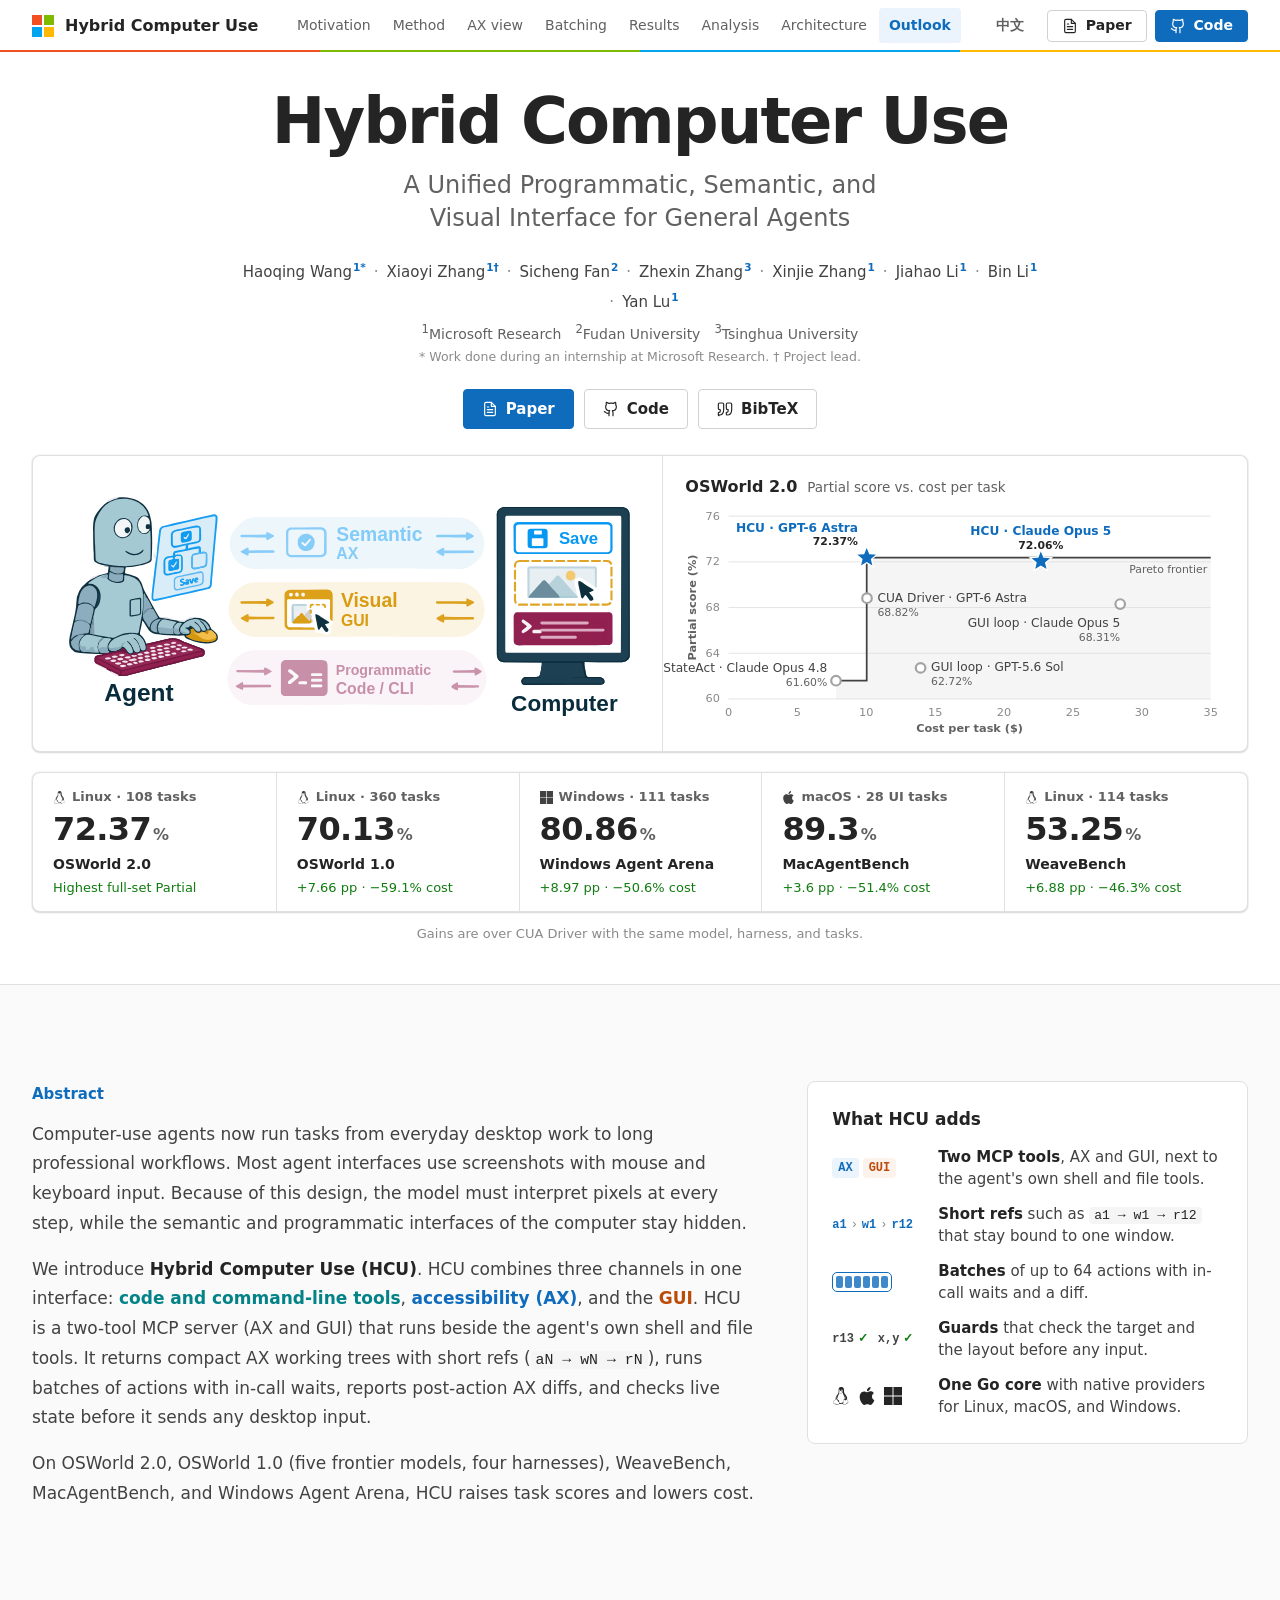
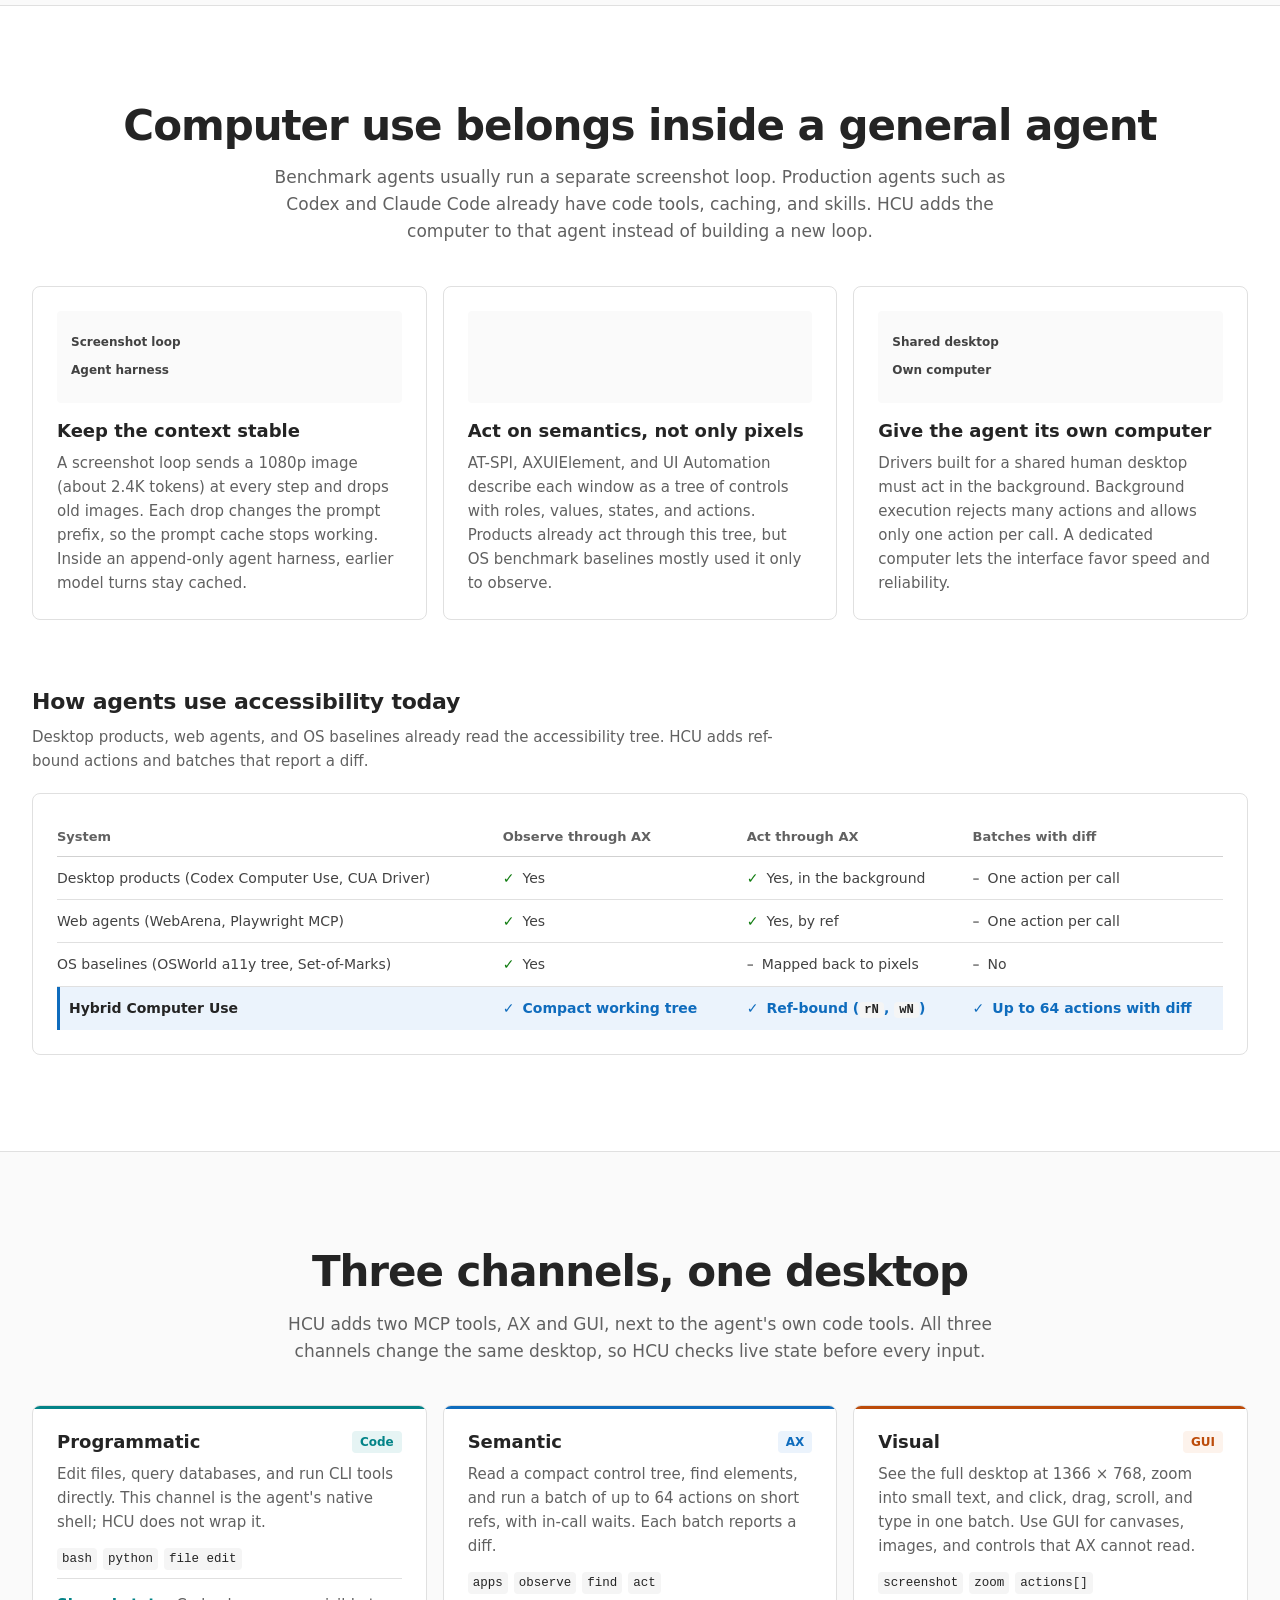
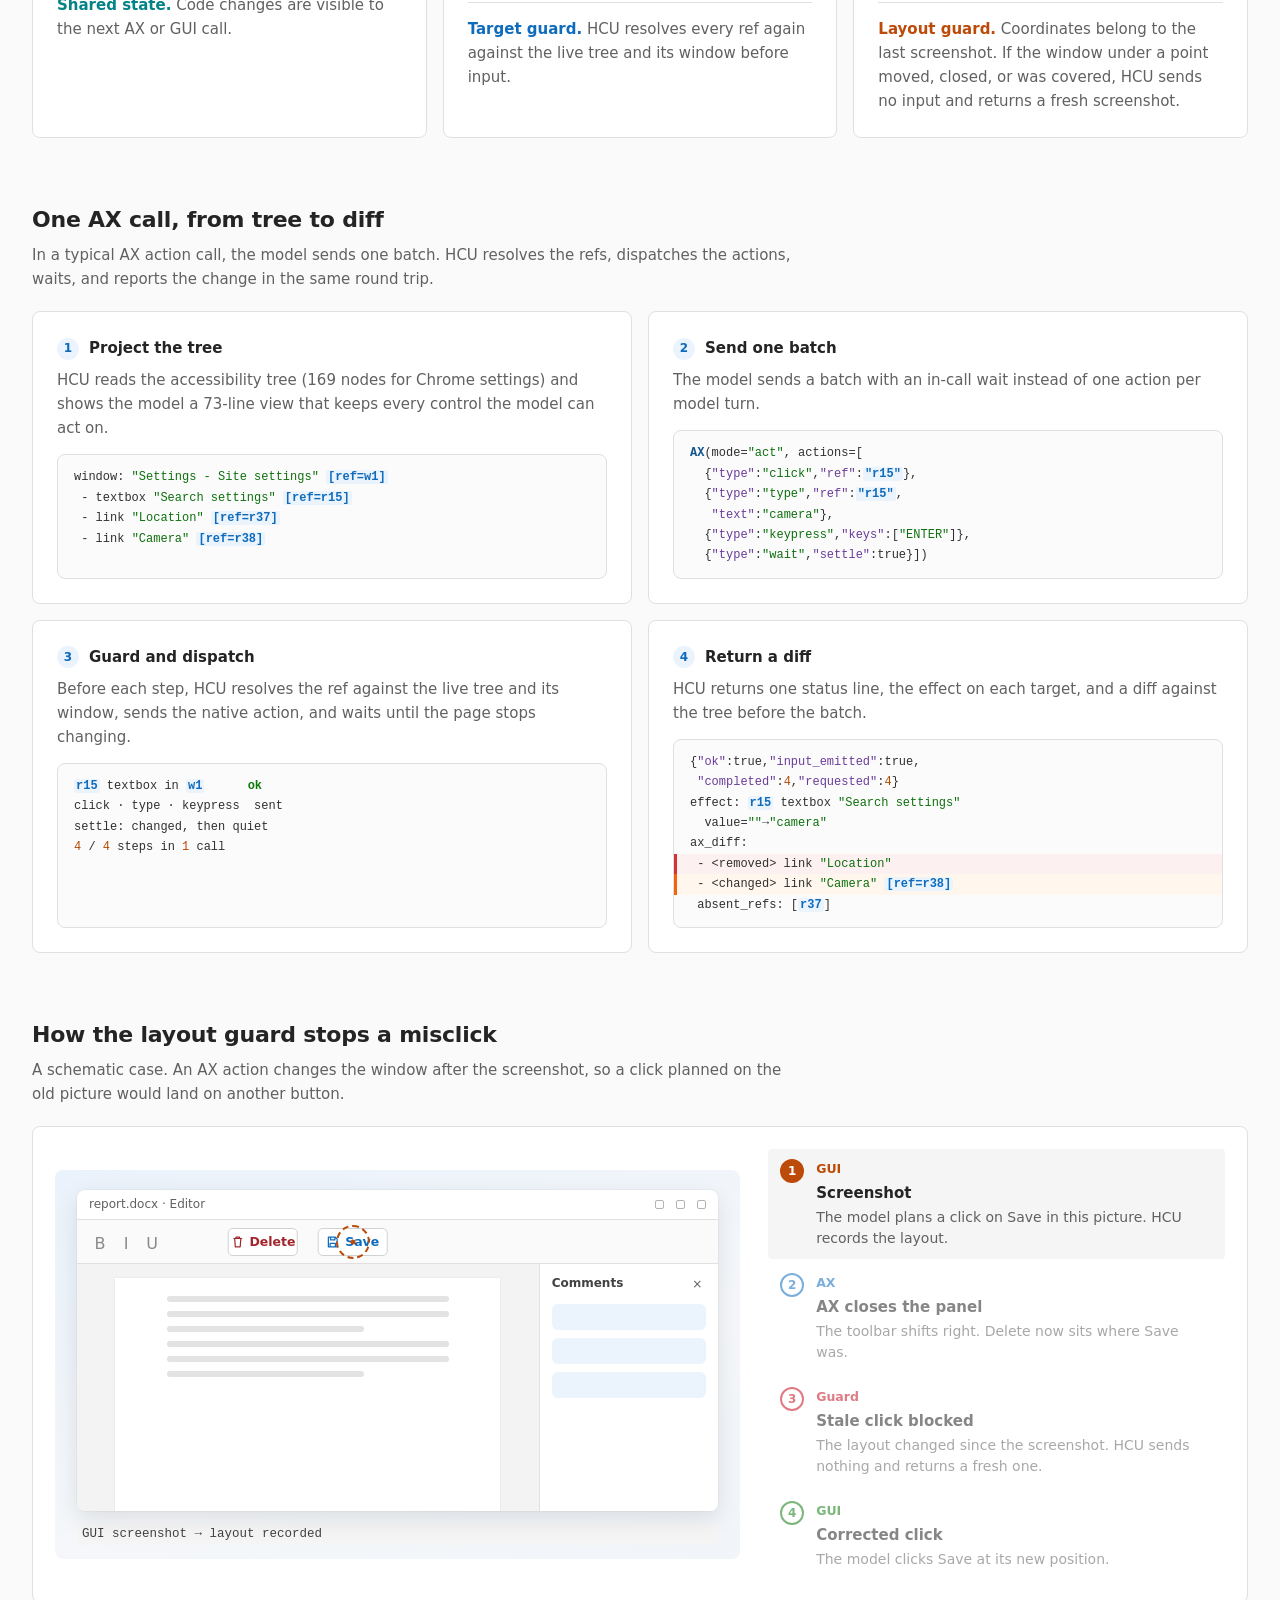
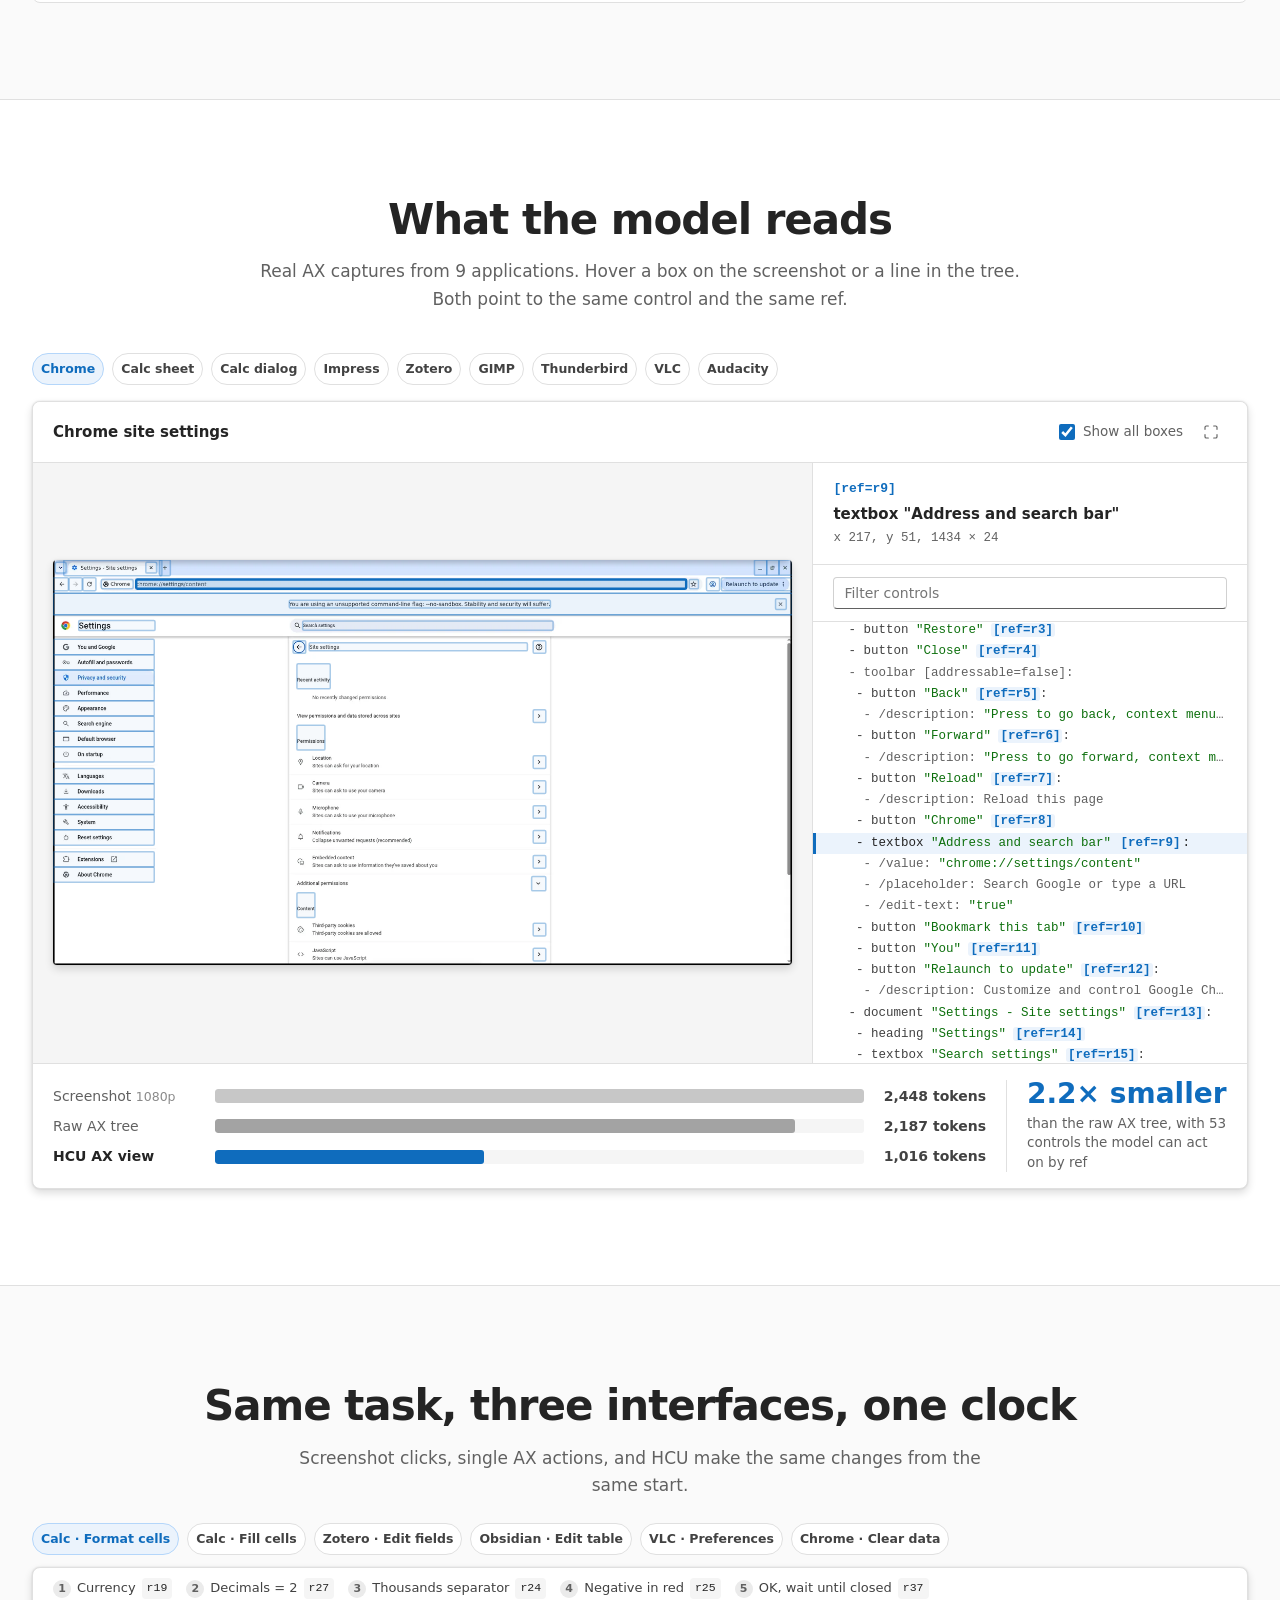
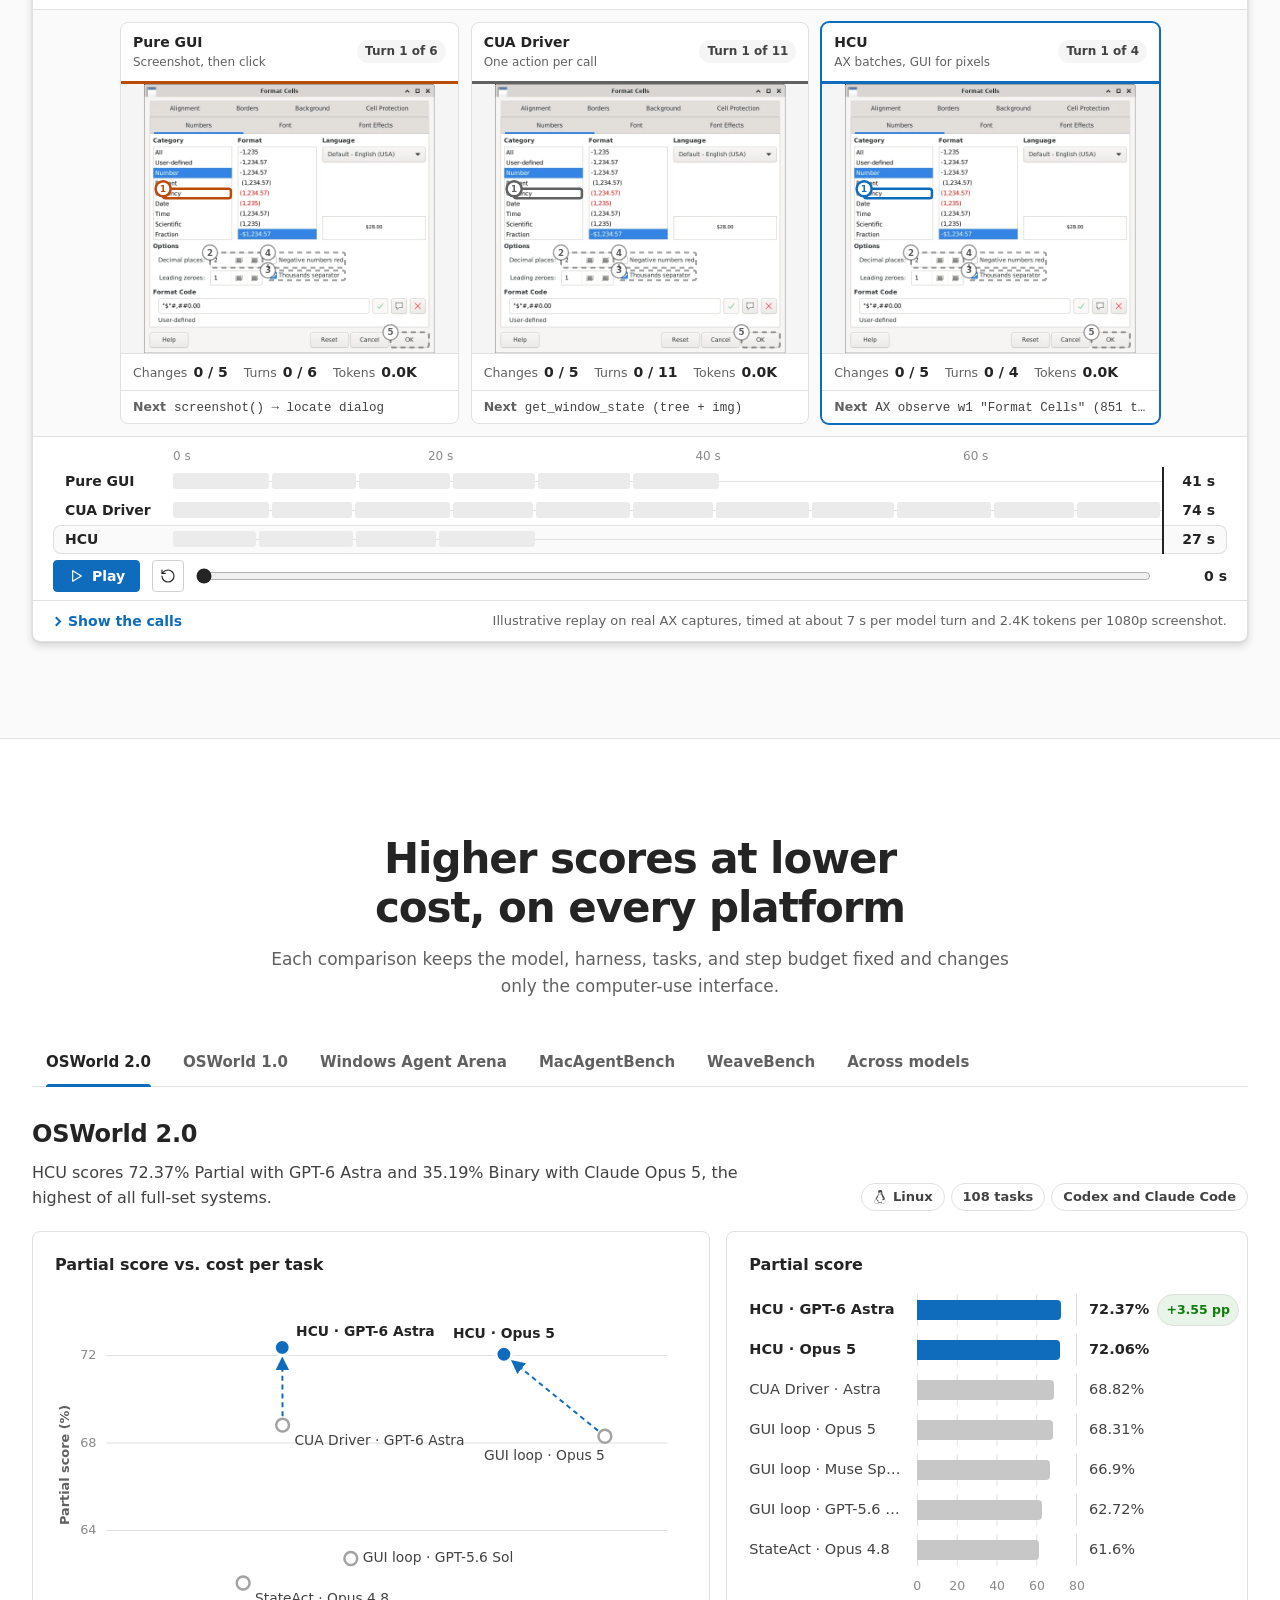
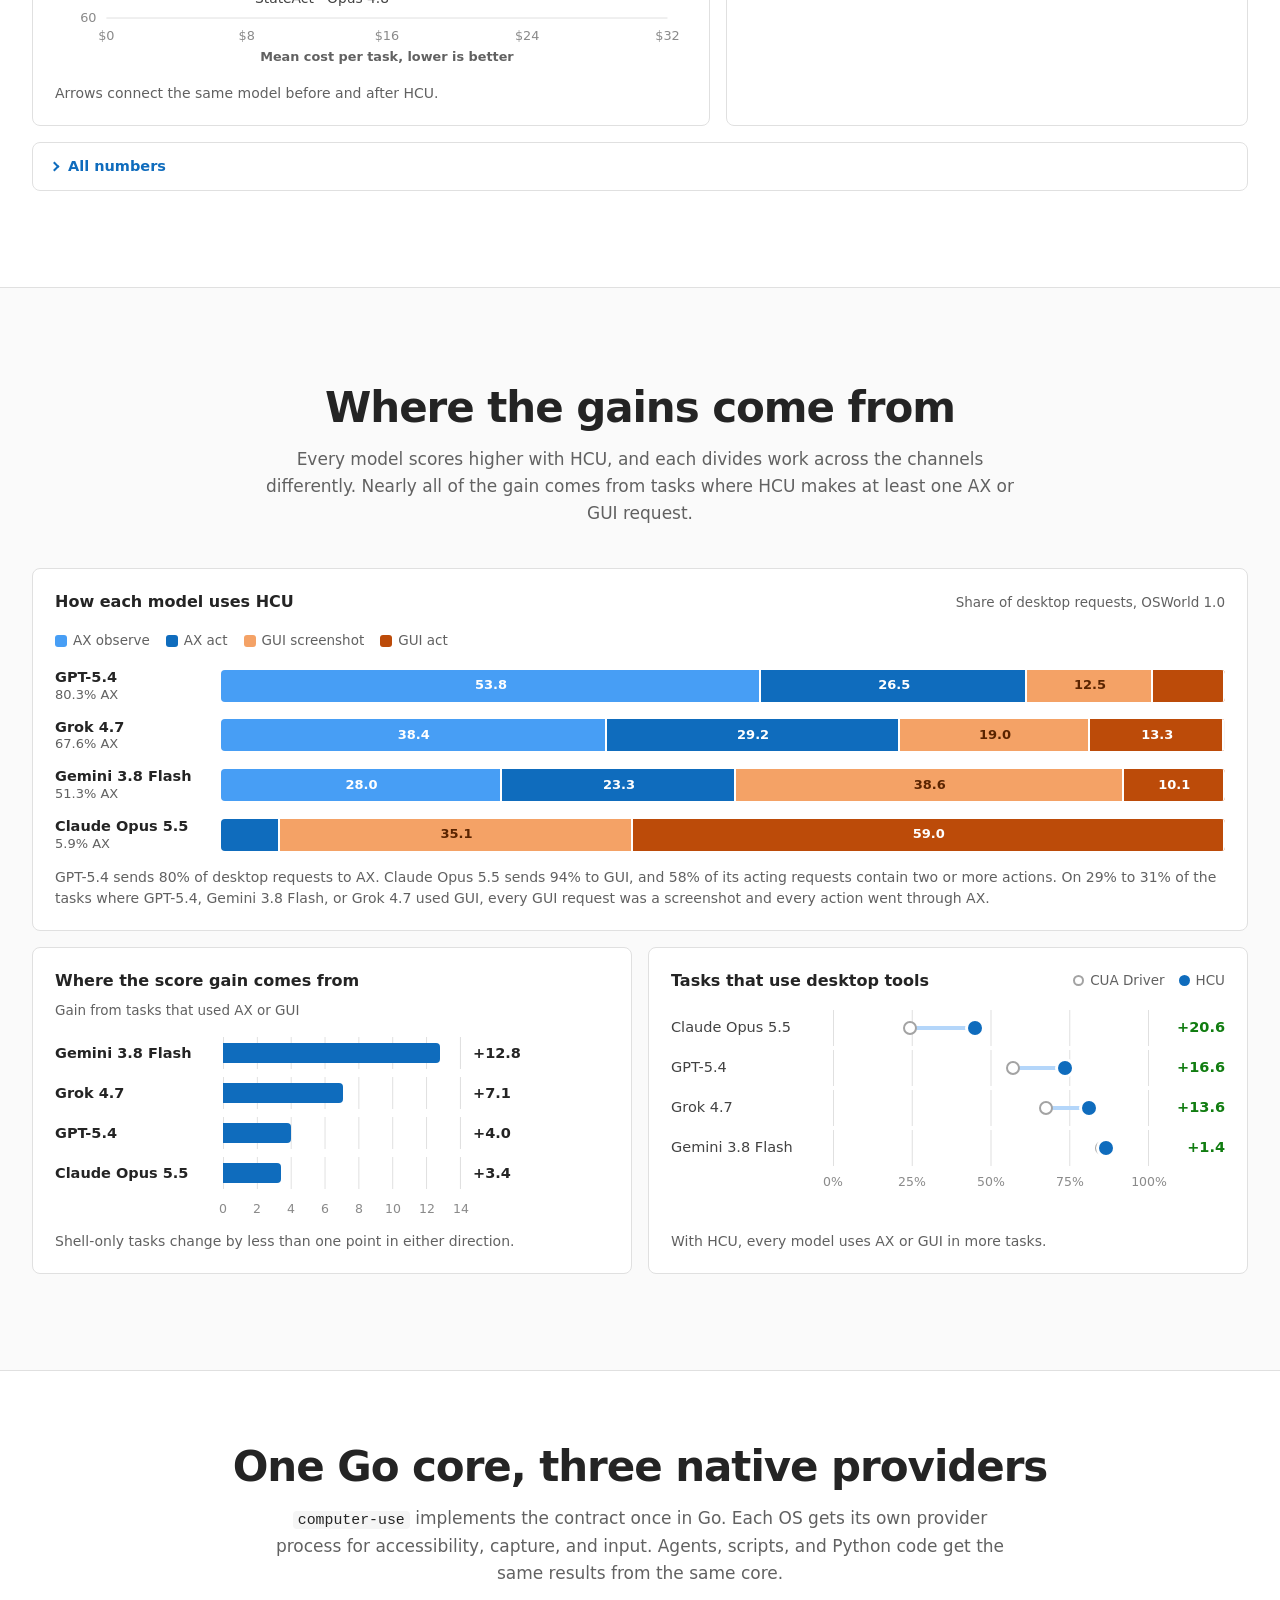
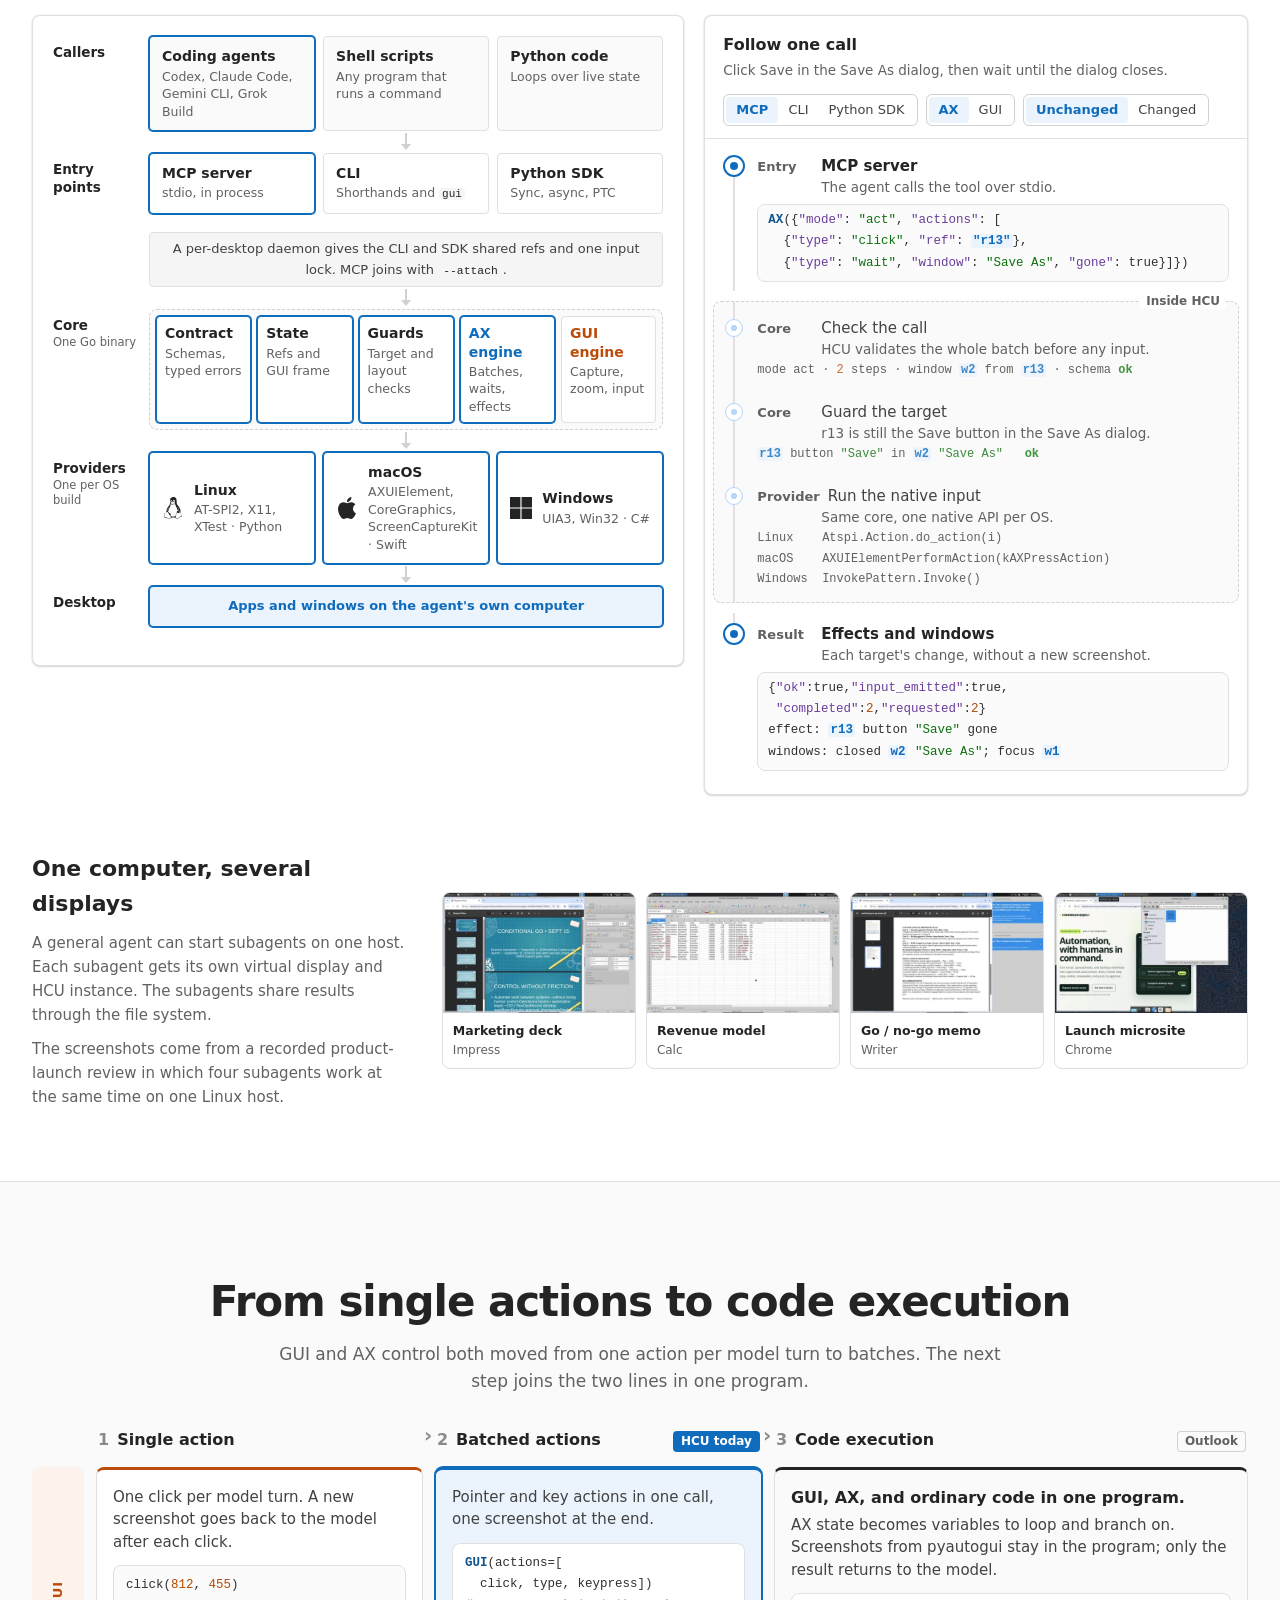
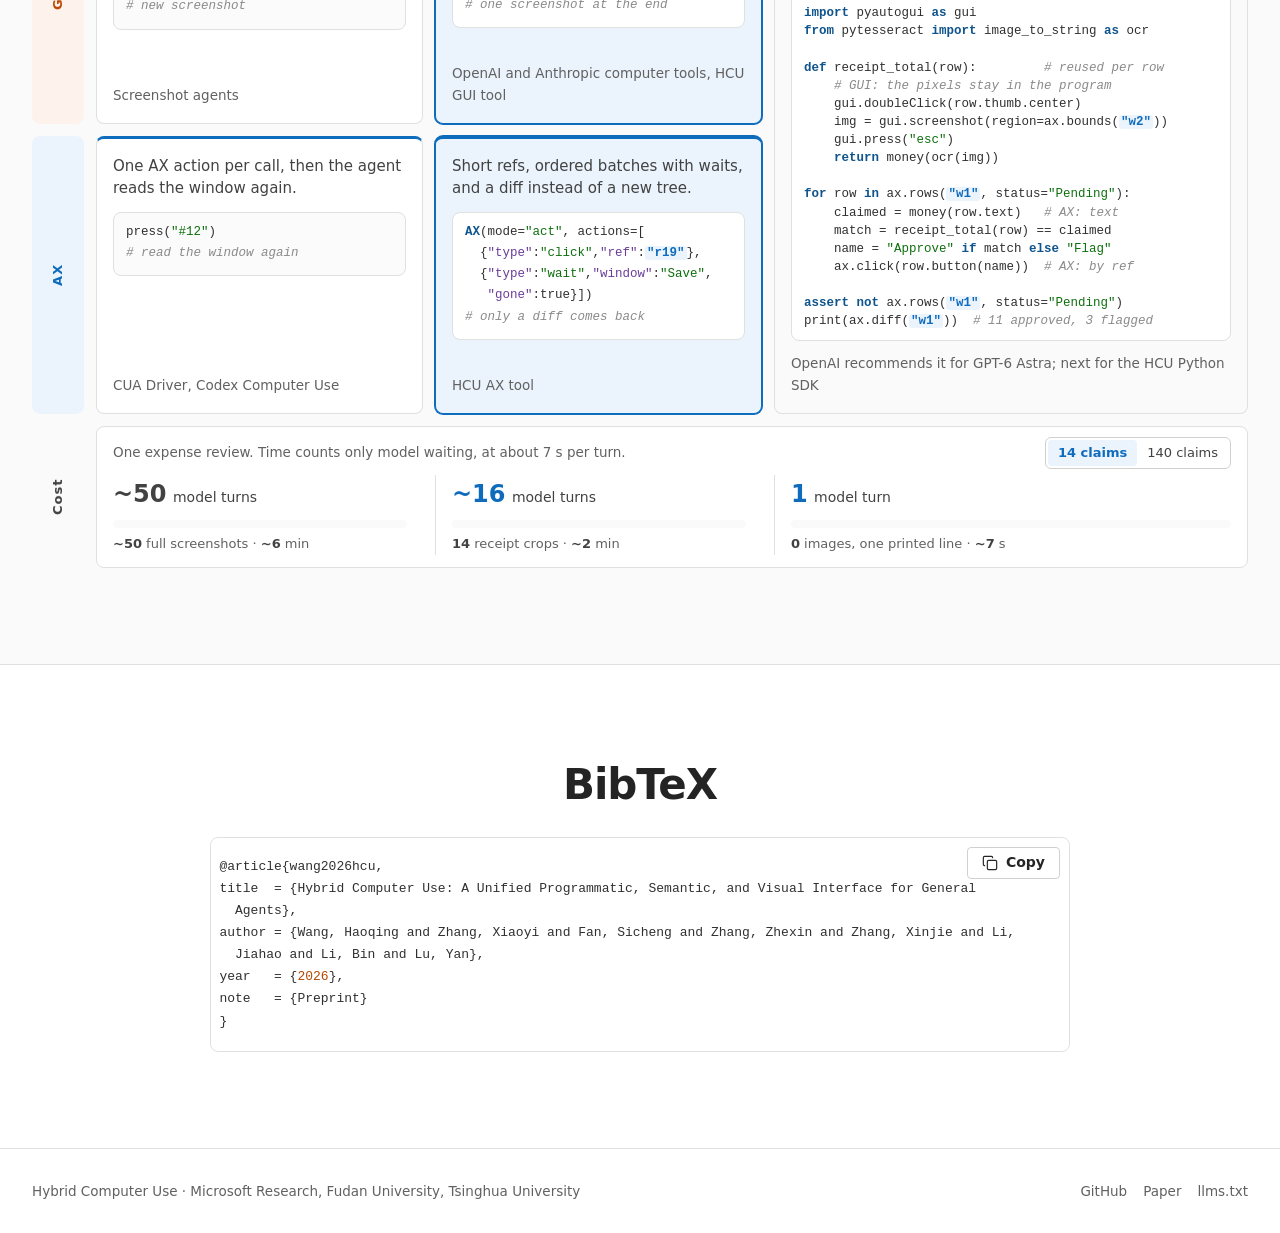
==== index.html @ fb7b5bbf "web: Hybrid Computer Use project page" ====
<!DOCTYPE html>
<html lang="en">
<head>
  <meta charset="utf-8" />
  <meta name="viewport" content="width=device-width, initial-scale=1" />
  <meta name="color-scheme" content="light" />
  <title>Hybrid Computer Use: A Unified Programmatic, Semantic, and Visual Interface for General Agents</title>
  <meta name="description" content="Hybrid Computer Use (HCU) is an open-source MCP server that lets AI agents such as Codex and Claude Code operate Linux, macOS, and Windows through code, accessibility (AX), and GUI. 72.37% on OSWorld 2.0, 70.13% on OSWorld 1.0 at 59% lower cost, and 80.86% on Windows Agent Arena at 51% lower cost." />
  <meta name="keywords" content="Hybrid Computer Use, HCU, computer use, computer-use agent, CUA, GUI agent, desktop agent, OS agent, AI agent, LLM agent, multimodal agent, agent-computer interface, accessibility tree, AX, AT-SPI, UI Automation, AXUIElement, GUI automation, desktop automation, MCP, Model Context Protocol, MCP server, Codex, Claude Code, Gemini CLI, Grok Build, code execution, programmatic tool calling, OSWorld, OSWorld 2.0, Windows Agent Arena, MacAgentBench, WeaveBench, CUA Driver, Microsoft Research" />
  <meta name="author" content="Haoqing Wang, Xiaoyi Zhang, Sicheng Fan, Zhexin Zhang, Xinjie Zhang, Jiahao Li, Bin Li, Yan Lu" />
  <meta name="robots" content="index, follow, max-image-preview:large, max-snippet:-1" />
  <meta name="theme-color" content="#ffffff" />
  <link rel="icon" href="favicon.ico?v=6ae34006" sizes="48x48" />
  <link rel="icon" href="static/imgs/favicon.svg?v=6ae34005" type="image/svg+xml" />
  <link rel="apple-touch-icon" href="static/imgs/apple-touch-icon.png?v=6ae34006" />
  <link rel="canonical" href="https://microsoft.github.io/Hybrid-Computer-Use/" />
  <link rel="alternate" hreflang="en" href="https://microsoft.github.io/Hybrid-Computer-Use/" />
  <link rel="alternate" hreflang="zh-CN" href="https://microsoft.github.io/Hybrid-Computer-Use/zh.html" />
  <link rel="alternate" hreflang="x-default" href="https://microsoft.github.io/Hybrid-Computer-Use/" />
  <link rel="alternate" type="text/plain" href="llms.txt" title="llms.txt" />
  <link rel="alternate" type="text/plain" href="llms-full.txt" title="llms-full.txt" />
  <meta name="citation_title" content="Hybrid Computer Use: A Unified Programmatic, Semantic, and Visual Interface for General Agents" />
  <meta name="citation_author" content="Haoqing Wang" />
  <meta name="citation_author_institution" content="Microsoft Research" />
  <meta name="citation_author" content="Xiaoyi Zhang" />
  <meta name="citation_author_institution" content="Microsoft Research" />
  <meta name="citation_author" content="Sicheng Fan" />
  <meta name="citation_author_institution" content="Fudan University" />
  <meta name="citation_author" content="Zhexin Zhang" />
  <meta name="citation_author_institution" content="Tsinghua University" />
  <meta name="citation_author" content="Xinjie Zhang" />
  <meta name="citation_author_institution" content="Microsoft Research" />
  <meta name="citation_author" content="Jiahao Li" />
  <meta name="citation_author_institution" content="Microsoft Research" />
  <meta name="citation_author" content="Bin Li" />
  <meta name="citation_author_institution" content="Microsoft Research" />
  <meta name="citation_author" content="Yan Lu" />
  <meta name="citation_author_institution" content="Microsoft Research" />
  <meta name="citation_publication_date" content="2026" />
  <meta name="citation_pdf_url" content="https://microsoft.github.io/Hybrid-Computer-Use/assets/Hybrid-Computer-Use.pdf" />
  <meta name="citation_keywords" content="computer-use agents; GUI agents; accessibility; MCP; OSWorld" />
  <meta property="og:site_name" content="Hybrid Computer Use" />
  <meta property="og:title" content="Hybrid Computer Use (HCU)" />
  <meta property="og:description" content="One MCP server for code, accessibility (AX), and GUI control of Linux, macOS, and Windows desktops." />
  <meta property="og:type" content="website" />
  <meta property="og:url" content="https://microsoft.github.io/Hybrid-Computer-Use/" />
  <meta property="og:locale" content="en_US" />
  <meta property="og:locale:alternate" content="zh_CN" />
  <meta property="og:image" content="https://microsoft.github.io/Hybrid-Computer-Use/static/imgs/social-preview.png" />
  <meta property="og:image:width" content="1280" />
  <meta property="og:image:height" content="640" />
  <meta property="og:image:alt" content="An agent operates a computer through three channels: semantic AX, visual GUI, and programmatic code or CLI." />
  <meta name="twitter:card" content="summary_large_image" />
  <meta name="twitter:title" content="Hybrid Computer Use (HCU)" />
  <meta name="twitter:description" content="One MCP server for code, accessibility (AX), and GUI control of Linux, macOS, and Windows desktops." />
  <meta name="twitter:image" content="https://microsoft.github.io/Hybrid-Computer-Use/static/imgs/social-preview.png" />
  <link rel="stylesheet" href="static/css/site.css?v=6ae344fa" />
  <script type="application/ld+json">
  {
    "@context": "https://schema.org",
    "@graph": [
      {
        "@type": "ScholarlyArticle",
        "@id": "#paper",
        "headline": "Hybrid Computer Use: A Unified Programmatic, Semantic, and Visual Interface for General Agents",
        "name": "Hybrid Computer Use: A Unified Programmatic, Semantic, and Visual Interface for General Agents",
        "alternateName": "HCU",
        "abstract": "Computer-use agents now run tasks from everyday desktop work to long professional workflows. Most agent interfaces use screenshots with mouse and keyboard input, so the model must interpret pixels at every step while the semantic and programmatic interfaces of the computer stay hidden. We introduce Hybrid Computer Use (HCU), which combines code and command-line tools, accessibility (AX), and the GUI in one interface. HCU is a two-tool MCP server (AX and GUI) that runs beside the agent's own shell and file tools. It returns compact AX working trees with short refs, runs batches of actions with in-call waits, reports post-action AX diffs, and checks live state before it sends any desktop input. On OSWorld 2.0, OSWorld 1.0 (five frontier models, four harnesses), WeaveBench, MacAgentBench, and Windows Agent Arena, HCU raises task scores and lowers cost.",
        "author": [
          {
            "@type": "Person",
            "name": "Haoqing Wang",
            "affiliation": {
              "@type": "Organization",
              "name": "Microsoft Research"
            },
            "sameAs": "https://github.com/hqhq1025"
          },
          {
            "@type": "Person",
            "name": "Xiaoyi Zhang",
            "affiliation": {
              "@type": "Organization",
              "name": "Microsoft Research"
            }
          },
          {
            "@type": "Person",
            "name": "Sicheng Fan",
            "affiliation": {
              "@type": "Organization",
              "name": "Fudan University"
            }
          },
          {
            "@type": "Person",
            "name": "Zhexin Zhang",
            "affiliation": {
              "@type": "Organization",
              "name": "Tsinghua University"
            }
          },
          {
            "@type": "Person",
            "name": "Xinjie Zhang",
            "affiliation": {
              "@type": "Organization",
              "name": "Microsoft Research"
            }
          },
          {
            "@type": "Person",
            "name": "Jiahao Li",
            "affiliation": {
              "@type": "Organization",
              "name": "Microsoft Research"
            }
          },
          {
            "@type": "Person",
            "name": "Bin Li",
            "affiliation": {
              "@type": "Organization",
              "name": "Microsoft Research"
            }
          },
          {
            "@type": "Person",
            "name": "Yan Lu",
            "affiliation": {
              "@type": "Organization",
              "name": "Microsoft Research"
            }
          }
        ],
        "datePublished": "2026",
        "inLanguage": "en",
        "keywords": [
          "Hybrid Computer Use",
          "HCU",
          "computer use",
          "computer-use agent",
          "CUA",
          "GUI agent",
          "desktop agent",
          "OS agent",
          "AI agent",
          "LLM agent",
          "multimodal agent",
          "agent-computer interface",
          "accessibility tree",
          "AX",
          "AT-SPI",
          "UI Automation",
          "AXUIElement",
          "GUI automation",
          "desktop automation",
          "MCP",
          "Model Context Protocol",
          "MCP server",
          "Codex",
          "Claude Code",
          "Gemini CLI",
          "Grok Build",
          "code execution",
          "programmatic tool calling",
          "OSWorld",
          "OSWorld 2.0",
          "Windows Agent Arena",
          "MacAgentBench",
          "WeaveBench",
          "CUA Driver",
          "Microsoft Research"
        ],
        "about": [
          {
            "@type": "Thing",
            "name": "Computer-use agents"
          },
          {
            "@type": "Thing",
            "name": "GUI agents"
          },
          {
            "@type": "Thing",
            "name": "Accessibility APIs"
          },
          {
            "@type": "Thing",
            "name": "Model Context Protocol"
          },
          {
            "@type": "Thing",
            "name": "Desktop automation"
          }
        ],
        "mentions": [
          {
            "@type": "CreativeWork",
            "name": "OSWorld"
          },
          {
            "@type": "CreativeWork",
            "name": "Windows Agent Arena"
          },
          {
            "@type": "CreativeWork",
            "name": "MacAgentBench"
          },
          {
            "@type": "CreativeWork",
            "name": "WeaveBench"
          },
          {
            "@type": "CreativeWork",
            "name": "CUA Driver"
          },
          {
            "@type": "CreativeWork",
            "name": "Codex"
          },
          {
            "@type": "CreativeWork",
            "name": "Claude Code"
          }
        ],
        "encoding": {
          "@type": "MediaObject",
          "encodingFormat": "application/pdf",
          "contentUrl": "https://microsoft.github.io/Hybrid-Computer-Use/assets/Hybrid-Computer-Use.pdf"
        },
        "image": "https://microsoft.github.io/Hybrid-Computer-Use/static/imgs/social-preview.png",
        "isBasedOn": {
          "@id": "#software"
        },
        "description": "HCU scores 72.37% Partial on OSWorld 2.0 (GPT-6 Astra) and 35.19% Binary with Claude Opus 5; 70.13% on OSWorld 1.0 with 59.1% lower cost than CUA Driver; 80.86% on Windows Agent Arena with 50.6% lower cost; 25 of 28 MacAgentBench UI tasks with 51.4% lower cost; and 53.25% on WeaveBench with 46.3% lower cost."
      },
      {
        "@type": "SoftwareSourceCode",
        "@id": "#software",
        "name": "Hybrid Computer Use (computer-use MCP server)",
        "alternateName": [
          "HCU",
          "computer-use"
        ],
        "description": "One MCP server for code, accessibility (AX), and GUI control of Linux, macOS, and Windows desktops.",
        "codeRepository": "https://github.com/microsoft/Hybrid-Computer-Use",
        "url": "https://github.com/microsoft/Hybrid-Computer-Use",
        "license": "https://opensource.org/licenses/MIT",
        "programmingLanguage": [
          "Go",
          "Python",
          "Swift",
          "C#"
        ],
        "runtimePlatform": [
          "Linux",
          "macOS",
          "Windows"
        ],
        "softwareVersion": "1.0.0",
        "author": {
          "@type": "Person",
          "name": "Haoqing Wang",
          "affiliation": {
            "@type": "Organization",
            "name": "Microsoft Research"
          },
          "sameAs": "https://github.com/hqhq1025"
        },
        "creator": {
          "@type": "Organization",
          "name": "Microsoft Research"
        },
        "keywords": [
          "MCP server",
          "computer use",
          "accessibility",
          "GUI automation",
          "AI agents"
        ]
      },
      {
        "@type": "WebPage",
        "@id": "#page",
        "name": "Hybrid Computer Use (HCU)",
        "description": "Hybrid Computer Use (HCU) is an open-source MCP server that lets AI agents such as Codex and Claude Code operate Linux, macOS, and Windows through code, accessibility (AX), and GUI. 72.37% on OSWorld 2.0, 70.13% on OSWorld 1.0 at 59% lower cost, and 80.86% on Windows Agent Arena at 51% lower cost.",
        "inLanguage": "en",
        "mainEntity": {
          "@id": "#paper"
        },
        "primaryImageOfPage": "https://microsoft.github.io/Hybrid-Computer-Use/static/imgs/social-preview.png"
      }
    ]
  }
  </script>
  <script defer src="static/js/site.js?v=6ae344fa"></script>
  <script defer src="static/js/charts.js?v=6ae3452a"></script>
</head>
<body>
  <svg width="0" height="0" style="position:absolute" aria-hidden="true">
    <symbol id="i-paper" viewBox="0 0 24 24"><path d="M14 2H6a2 2 0 0 0-2 2v16a2 2 0 0 0 2 2h12a2 2 0 0 0 2-2V8z"/><path d="M14 2v6h6"/><path d="M16 13H8"/><path d="M16 17H8"/><path d="M10 9H8"/></symbol>
    <symbol id="i-github" viewBox="0 0 24 24"><path d="M15 22v-4a4.8 4.8 0 0 0-1-3.5c3 0 6-2 6-5.5.08-1.25-.27-2.48-1-3.5.28-1.15.28-2.35 0-3.5 0 0-1 0-3 1.5-2.64-.5-5.36-.5-8 0C6 2 5 2 5 2c-.3 1.15-.3 2.35 0 3.5A5.4 5.4 0 0 0 4 9c0 3.5 3 5.5 6 5.5-.39.49-.68 1.05-.85 1.65-.17.6-.22 1.23-.15 1.85v4"/><path d="M9 18c-4.51 2-5-2-7-2"/></symbol>
    <symbol id="i-quote" viewBox="0 0 24 24"><path d="M3 21c3 0 7-1 7-8V5c0-1.25-.76-2-2-2H4c-1.25 0-2 .75-2 2v6c0 1.25.75 2 2 2 1 0 1 0 1 1v1c0 1-1 2-2 2s-1 0-1 1v3c0 1 0 1 1 1z"/><path d="M15 21c3 0 7-1 7-8V5c0-1.25-.76-2-2-2h-4c-1.25 0-2 .75-2 2v6c0 1.25.75 2 2 2h.75c0 2.25.25 4-2.75 4v3c0 1 0 1 1 1z"/></symbol>
    <symbol id="i-terminal" viewBox="0 0 24 24"><path d="m4 17 6-6-6-6"/><path d="M12 19h8"/></symbol>
    <symbol id="i-tree" viewBox="0 0 24 24"><rect x="16" y="16" width="6" height="6" rx="1"/><rect x="2" y="16" width="6" height="6" rx="1"/><rect x="9" y="2" width="6" height="6" rx="1"/><path d="M5 16v-3a1 1 0 0 1 1-1h12a1 1 0 0 1 1 1v3"/><path d="M12 12V8"/></symbol>
    <symbol id="i-pointer" viewBox="0 0 24 24"><path d="m3 3 7.07 16.97 2.51-7.39 7.39-2.51L3 3z"/><path d="m13 13 6 6"/></symbol>
    <symbol id="i-monitor" viewBox="0 0 24 24"><rect width="20" height="14" x="2" y="3" rx="2"/><path d="M8 21h8"/><path d="M12 17v4"/></symbol>
    <symbol id="i-layers" viewBox="0 0 24 24"><path d="m12 2 10 5-10 5L2 7z"/><path d="m2 17 10 5 10-5"/><path d="m2 12 10 5 10-5"/></symbol>
    <symbol id="i-play" viewBox="0 0 24 24"><path d="M7 4v16l13-8z"/></symbol>
    <symbol id="i-pause" viewBox="0 0 24 24"><path d="M8 5v14"/><path d="M16 5v14"/></symbol>
    <symbol id="i-restart" viewBox="0 0 24 24"><path d="M3 12a9 9 0 1 0 9-9 9.75 9.75 0 0 0-6.74 2.74L3 8"/><path d="M3 3v5h5"/></symbol>
    <symbol id="i-expand" viewBox="0 0 24 24"><path d="M8 3H5a2 2 0 0 0-2 2v3"/><path d="M21 8V5a2 2 0 0 0-2-2h-3"/><path d="M3 16v3a2 2 0 0 0 2 2h3"/><path d="M16 21h3a2 2 0 0 0 2-2v-3"/></symbol>
    <symbol id="i-copy" viewBox="0 0 24 24"><rect width="14" height="14" x="8" y="8" rx="2"/><path d="M4 16c-1.1 0-2-.9-2-2V4c0-1.1.9-2 2-2h10c1.1 0 2 .9 2 2"/></symbol>
    <symbol id="i-left" viewBox="0 0 24 24"><path d="m15 18-6-6 6-6"/></symbol>
    <symbol id="i-right" viewBox="0 0 24 24"><path d="m9 18 6-6-6-6"/></symbol>
    <symbol id="i-close" viewBox="0 0 24 24"><path d="M18 6 6 18"/><path d="m6 6 12 12"/></symbol>
    <symbol id="i-cache" viewBox="0 0 24 24"><path d="M21 12a9 9 0 1 1-3-6.7L21 8"/><path d="M21 3v5h-5"/></symbol>
    <symbol id="i-shield" viewBox="0 0 24 24"><path d="M20 13c0 5-3.5 7.5-7.66 8.95a1 1 0 0 1-.67-.01C7.5 20.5 4 18 4 13V6a1 1 0 0 1 1-1c2 0 4.5-1.2 6.24-2.72a1.17 1.17 0 0 1 1.52 0C14.51 3.81 17 5 19 5a1 1 0 0 1 1 1z"/><path d="m9 12 2 2 4-4"/></symbol>
    <symbol id="i-linux" viewBox="0 0 24 24"><path d="M12.504 0c-.155 0-.315.008-.48.021-4.226.333-3.105 4.807-3.17 6.298-.076 1.092-.3 1.953-1.05 3.02-.885 1.051-2.127 2.75-2.716 4.521-.278.832-.41 1.684-.287 2.489a.424.424 0 00-.11.135c-.26.268-.45.6-.663.839-.199.199-.485.267-.797.4-.313.136-.658.269-.864.68-.09.189-.136.394-.132.602 0 .199.027.4.055.536.058.399.116.728.04.97-.249.68-.28 1.145-.106 1.484.174.334.535.47.94.601.81.2 1.91.135 2.774.6.926.466 1.866.67 2.616.47.526-.116.97-.464 1.208-.946.587-.003 1.23-.269 2.26-.334.699-.058 1.574.267 2.577.2.025.134.063.198.114.333l.003.003c.391.778 1.113 1.132 1.884 1.071.771-.06 1.592-.536 2.257-1.306.631-.765 1.683-1.084 2.378-1.503.348-.199.629-.469.649-.853.023-.4-.2-.811-.714-1.376v-.097l-.003-.003c-.17-.2-.25-.535-.338-.926-.085-.401-.182-.786-.492-1.046h-.003c-.059-.054-.123-.067-.188-.135a.357.357 0 00-.19-.064c.431-1.278.264-2.55-.173-3.694-.533-1.41-1.465-2.638-2.175-3.483-.796-1.005-1.576-1.957-1.56-3.368.026-2.152.236-6.133-3.544-6.139zm.529 3.405h.013c.213 0 .396.062.584.198.19.135.33.332.438.533.105.259.158.459.166.724 0-.02.006-.04.006-.06v.105a.086.086 0 01-.004-.021l-.004-.024a1.807 1.807 0 01-.15.706.953.953 0 01-.213.335.71.71 0 00-.088-.042c-.104-.045-.198-.064-.284-.133a1.312 1.312 0 00-.22-.066c.05-.06.146-.133.183-.198.053-.128.082-.264.088-.402v-.02a1.21 1.21 0 00-.061-.4c-.045-.134-.101-.2-.183-.333-.084-.066-.167-.132-.267-.132h-.016c-.093 0-.176.03-.262.132a.8.8 0 00-.205.334 1.18 1.18 0 00-.09.4v.019c.002.089.008.179.02.267-.193-.067-.438-.135-.607-.202a1.635 1.635 0 01-.018-.2v-.02a1.772 1.772 0 01.15-.768c.082-.22.232-.406.43-.533a.985.985 0 01.594-.2zm-2.962.059h.036c.142 0 .27.048.399.135.146.129.264.288.344.465.09.199.14.4.153.667v.004c.007.134.006.2-.002.266v.08c-.03.007-.056.018-.083.024-.152.055-.274.135-.393.2.012-.09.013-.18.003-.267v-.015c-.012-.133-.04-.2-.082-.333a.613.613 0 00-.166-.267.248.248 0 00-.183-.064h-.021c-.071.006-.13.04-.186.132a.552.552 0 00-.12.27.944.944 0 00-.023.33v.015c.012.135.037.2.08.334.046.134.098.2.166.268.01.009.02.018.034.024-.07.057-.117.07-.176.136a.304.304 0 01-.131.068 2.62 2.62 0 01-.275-.402 1.772 1.772 0 01-.155-.667 1.759 1.759 0 01.08-.668 1.43 1.43 0 01.283-.535c.128-.133.26-.2.418-.2zm1.37 1.706c.332 0 .733.065 1.216.399.293.2.523.269 1.052.468h.003c.255.136.405.266.478.399v-.131a.571.571 0 01.016.47c-.123.31-.516.643-1.063.842v.002c-.268.135-.501.333-.775.465-.276.135-.588.292-1.012.267a1.139 1.139 0 01-.448-.067 3.566 3.566 0 01-.322-.198c-.195-.135-.363-.332-.612-.465v-.005h-.005c-.4-.246-.616-.512-.686-.71-.07-.268-.005-.47.193-.6.224-.135.38-.271.483-.336.104-.074.143-.102.176-.131h.002v-.003c.169-.202.436-.47.839-.601.139-.036.294-.065.466-.065zm2.8 2.142c.358 1.417 1.196 3.475 1.735 4.473.286.534.855 1.659 1.102 3.024.156-.005.33.018.513.064.646-1.671-.546-3.467-1.089-3.966-.22-.2-.232-.335-.123-.335.59.534 1.365 1.572 1.646 2.757.13.535.16 1.104.021 1.67.067.028.135.06.205.067 1.032.534 1.413.938 1.23 1.537v-.043c-.06-.003-.12 0-.18 0h-.016c.151-.467-.182-.825-1.065-1.224-.915-.4-1.646-.336-1.77.465-.008.043-.013.066-.018.135-.068.023-.139.053-.209.064-.43.268-.662.669-.793 1.187-.13.533-.17 1.156-.205 1.869v.003c-.02.334-.17.838-.319 1.35-1.5 1.072-3.58 1.538-5.348.334a2.645 2.645 0 00-.402-.533 1.45 1.45 0 00-.275-.333c.182 0 .338-.03.465-.067a.615.615 0 00.314-.334c.108-.267 0-.697-.345-1.163-.345-.467-.931-.995-1.788-1.521-.63-.4-.986-.87-1.15-1.396-.165-.534-.143-1.085-.015-1.645.245-1.07.873-2.11 1.274-2.763.107-.065.037.135-.408.974-.396.751-1.14 2.497-.122 3.854a8.123 8.123 0 01.647-2.876c.564-1.278 1.743-3.504 1.836-5.268.048.036.217.135.289.202.218.133.38.333.59.465.21.201.477.335.876.335.039.003.075.006.11.006.412 0 .73-.134.997-.268.29-.134.52-.334.74-.4h.005c.467-.135.835-.402 1.044-.7zm2.185 8.958c.037.6.343 1.245.882 1.377.588.134 1.434-.333 1.791-.765l.211-.01c.315-.007.577.01.847.268l.003.003c.208.199.305.53.391.876.085.4.154.78.409 1.066.486.527.645.906.636 1.14l.003-.007v.018l-.003-.012c-.015.262-.185.396-.498.595-.63.401-1.746.712-2.457 1.57-.618.737-1.37 1.14-2.036 1.191-.664.053-1.237-.2-1.574-.898l-.005-.003c-.21-.4-.12-1.025.056-1.69.176-.668.428-1.344.463-1.897.037-.714.076-1.335.195-1.814.12-.465.308-.797.641-.984l.045-.022zm-10.814.049h.01c.053 0 .105.005.157.014.376.055.706.333 1.023.752l.91 1.664.003.003c.243.533.754 1.064 1.189 1.637.434.598.77 1.131.729 1.57v.006c-.057.744-.48 1.148-1.125 1.294-.645.135-1.52.002-2.395-.464-.968-.536-2.118-.469-2.857-.602-.369-.066-.61-.2-.723-.4-.11-.2-.113-.602.123-1.23v-.004l.002-.003c.117-.334.03-.752-.027-1.118-.055-.401-.083-.71.043-.94.16-.334.396-.4.69-.533.294-.135.64-.202.915-.47h.002v-.002c.256-.268.445-.601.668-.838.19-.201.38-.336.663-.336zm7.159-9.074c-.435.201-.945.535-1.488.535-.542 0-.97-.267-1.28-.466-.154-.134-.28-.268-.373-.335-.164-.134-.144-.333-.074-.333.109.016.129.134.199.2.096.066.215.2.36.333.292.2.68.467 1.167.467.485 0 1.053-.267 1.398-.466.195-.135.445-.334.648-.467.156-.136.149-.267.279-.267.128.016.034.134-.147.332a8.097 8.097 0 01-.69.468zm-1.082-1.583V5.64c-.006-.02.013-.042.029-.05.074-.043.18-.027.26.004.063 0 .16.067.15.135-.006.049-.085.066-.135.066-.055 0-.092-.043-.141-.068-.052-.018-.146-.008-.163-.065zm-.551 0c-.02.058-.113.049-.166.066-.047.025-.086.068-.14.068-.05 0-.13-.02-.136-.068-.01-.066.088-.133.15-.133.08-.031.184-.047.259-.005.019.009.036.03.03.05v.02h.003z"/></symbol>
    <symbol id="i-apple" viewBox="0 0 24 24"><path d="M12.152 6.896c-.948 0-2.415-1.078-3.96-1.04-2.04.027-3.91 1.183-4.961 3.014-2.117 3.675-.546 9.103 1.519 12.09 1.013 1.454 2.208 3.09 3.792 3.039 1.52-.065 2.09-.987 3.935-.987 1.831 0 2.35.987 3.96.948 1.637-.026 2.676-1.48 3.676-2.948 1.156-1.688 1.636-3.325 1.662-3.415-.039-.013-3.182-1.221-3.22-4.857-.026-3.04 2.48-4.494 2.597-4.559-1.429-2.09-3.623-2.324-4.39-2.376-2-.156-3.675 1.09-4.61 1.09zM15.53 3.83c.843-1.012 1.4-2.427 1.245-3.83-1.207.052-2.662.805-3.532 1.818-.78.896-1.454 2.338-1.273 3.714 1.338.104 2.715-.688 3.559-1.701"/></symbol>
    <symbol id="i-windows" viewBox="0 0 24 24"><path d="M0,0H11.377V11.372H0ZM12.623,0H24V11.372H12.623ZM0,12.623H11.377V24H0Zm12.623,0H24V24H12.623"/></symbol>
  </svg>

  <a class="skip-link" href="#abstract">Skip to content</a>

  <header class="nav">
    <div class="container nav-inner">
      <a class="brand" href="#top" aria-label="Hybrid Computer Use, back to top">
        <span class="ms-logo" aria-hidden="true"><i></i><i></i><i></i><i></i></span>
        Hybrid Computer Use
      </a>
      <nav class="nav-links" aria-label="Sections">
        <a href="#motivation">Motivation</a>
        <a href="#method">Method</a>
        <a href="#atlas">AX view</a>
        <a href="#batching">Batching</a>
        <a href="#results">Results</a>
        <a href="#analysis">Analysis</a>
        <a href="#architecture">Architecture</a>
        <a href="#outlook">Outlook</a>
      </nav>
      <div class="nav-actions">
        <a class="btn btn-subtle lang-switch" href="zh.html" hreflang="zh-CN" lang="zh-CN">中文</a>
        <a class="btn" href="assets/Hybrid-Computer-Use.pdf" target="_blank" rel="noopener"><svg><use href="#i-paper"/></svg><span>Paper</span></a>
        <a class="btn btn-primary" href="https://github.com/microsoft/Hybrid-Computer-Use" target="_blank" rel="noopener"><svg><use href="#i-github"/></svg><span>Code</span></a>
      </div>
    </div>
  </header>

  <main id="top">
    <!-- Hero -->
    <section class="hero">
      <div class="container">
        <h1>Hybrid Computer Use</h1>
        <p class="hero-sub">A Unified Programmatic, Semantic, and Visual Interface for General Agents</p>
        <div>
          <p class="authors">
            <span>Haoqing Wang<sup>1*</sup></span><span>Xiaoyi Zhang<sup>1†</sup></span><span>Sicheng Fan<sup>2</sup></span><span>Zhexin Zhang<sup>3</sup></span><span>Xinjie Zhang<sup>1</sup></span><span>Jiahao Li<sup>1</sup></span><span>Bin Li<sup>1</sup></span><span>Yan Lu<sup>1</sup></span>
          </p>
          <p class="affiliations"><span><sup>1</sup>Microsoft Research</span><span><sup>2</sup>Fudan University</span><span><sup>3</sup>Tsinghua University</span></p>
          <p class="author-note">* Work done during an internship at Microsoft Research. † Project lead.</p>
        </div>
        <div class="hero-actions">
          <a class="btn btn-primary btn-lg" href="assets/Hybrid-Computer-Use.pdf" target="_blank" rel="noopener"><svg><use href="#i-paper"/></svg>Paper</a>
          <a class="btn btn-lg" href="https://github.com/microsoft/Hybrid-Computer-Use" target="_blank" rel="noopener"><svg><use href="#i-github"/></svg>Code</a>
          <a class="btn btn-lg" href="#citation"><svg><use href="#i-quote"/></svg>BibTeX</a>
        </div>
        <figure class="hero-fig">
          <div class="hero-fig-art"><div class="fig1"><img src="static/imgs/hcu-channels.svg?v=6ae34393" data-motion-base="static/imgs/hcu-channels-base.svg?v=6ae34393" width="1789" height="759" alt="An agent reaches the computer through three channels: semantic AX, visual GUI, and programmatic code or CLI." /></div></div>
          <div class="hero-fig-chart" id="hero-chart"></div>
        </figure>

        <div class="scoreboard">
          <a class="score" href="#results" data-result-tab="osw2">
            <span class="score-os"><svg class="os-icon" aria-hidden="true"><use href="#i-linux"/></svg>Linux · 108 tasks</span>
            <span class="score-value">72.37<small>%</small></span>
            <span class="score-name">OSWorld 2.0</span>
            <span class="score-delta">Highest full-set Partial</span>
          </a>
          <a class="score" href="#results" data-result-tab="osw1">
            <span class="score-os"><svg class="os-icon" aria-hidden="true"><use href="#i-linux"/></svg>Linux · 360 tasks</span>
            <span class="score-value">70.13<small>%</small></span>
            <span class="score-name">OSWorld 1.0</span>
            <span class="score-delta">+7.66 pp · −59.1% cost</span>
          </a>
          <a class="score" href="#results" data-result-tab="waa">
            <span class="score-os"><svg class="os-icon" aria-hidden="true"><use href="#i-windows"/></svg>Windows · 111 tasks</span>
            <span class="score-value">80.86<small>%</small></span>
            <span class="score-name">Windows Agent Arena</span>
            <span class="score-delta">+8.97 pp · −50.6% cost</span>
          </a>
          <a class="score" href="#results" data-result-tab="mac">
            <span class="score-os"><svg class="os-icon" aria-hidden="true"><use href="#i-apple"/></svg>macOS · 28 UI tasks</span>
            <span class="score-value">89.3<small>%</small></span>
            <span class="score-name">MacAgentBench</span>
            <span class="score-delta">+3.6 pp · −51.4% cost</span>
          </a>
          <a class="score" href="#results" data-result-tab="weave">
            <span class="score-os"><svg class="os-icon" aria-hidden="true"><use href="#i-linux"/></svg>Linux · 114 tasks</span>
            <span class="score-value">53.25<small>%</small></span>
            <span class="score-name">WeaveBench</span>
            <span class="score-delta">+6.88 pp · −46.3% cost</span>
          </a>
        </div>
        <p class="scoreboard-note">Gains are over CUA Driver with the same model, harness, and tasks.</p>
      </div>
    </section>

    <!-- Abstract -->
    <section class="section section-alt" id="abstract">
      <div class="container">
        <div class="abstract-layout">
          <div class="abstract">
            <h2>Abstract</h2>
            <p>Computer-use agents now run tasks from everyday desktop work to long professional workflows. Most agent interfaces use screenshots with mouse and keyboard input. Because of this design, the model must interpret pixels at every step, while the semantic and programmatic interfaces of the computer stay hidden.</p>
            <p>We introduce <strong>Hybrid Computer Use (HCU)</strong>. HCU combines three channels in one interface: <span class="chw chw-code">code and command-line tools</span>, <span class="chw chw-ax">accessibility (AX)</span>, and the <span class="chw chw-gui">GUI</span>. HCU is a two-tool MCP server (AX and GUI) that runs beside the agent's own shell and file tools. It returns compact AX working trees with short refs (<code>aN → wN → rN</code>), runs batches of actions with in-call waits, reports post-action AX diffs, and checks live state before it sends any desktop input.</p>
            <p>On OSWorld 2.0, OSWorld 1.0 (five frontier models, four harnesses), WeaveBench, MacAgentBench, and Windows Agent Arena, HCU raises task scores and lowers cost.</p>
          </div>
          <aside class="adds">
            <h3>What HCU adds</h3>
            <ul>
              <li><span class="add-vis" aria-hidden="true"><span class="tk tk-ax">AX</span><span class="tk tk-gui">GUI</span></span><span class="add-txt"><strong>Two MCP tools</strong>, AX and GUI, next to the agent's own shell and file tools.</span></li>
              <li><span class="add-vis add-refs" aria-hidden="true"><b>a1</b>›<b>w1</b>›<b>r12</b></span><span class="add-txt"><strong>Short refs</strong> such as <code>a1 → w1 → r12</code> that stay bound to one window.</span></li>
              <li><span class="add-vis" aria-hidden="true"><span class="add-batch"><i></i><i></i><i></i><i></i><i></i><i></i></span></span><span class="add-txt"><strong>Batches</strong> of up to 64 actions with in-call waits and a diff.</span></li>
              <li><span class="add-vis add-guard" aria-hidden="true"><b>r13</b><em>✓</em><b>x,y</b><em>✓</em></span><span class="add-txt"><strong>Guards</strong> that check the target and the layout before any input.</span></li>
              <li><span class="add-vis add-os" aria-hidden="true"><svg class="os-icon"><use href="#i-linux"/></svg><svg class="os-icon"><use href="#i-apple"/></svg><svg class="os-icon"><use href="#i-windows"/></svg></span><span class="add-txt"><strong>One Go core</strong> with native providers for Linux, macOS, and Windows.</span></li>
            </ul>
          </aside>
        </div>
      </div>
    </section>

    <!-- Motivation -->
    <section class="section" id="motivation">
      <div class="container">
        <div class="section-head">
          <h2>Computer use belongs inside a general agent</h2>
          <p>Benchmark agents usually run a separate screenshot loop. Production agents such as Codex and Claude Code already have code tools, caching, and skills. HCU adds the computer to that agent instead of building a new loop.</p>
        </div>

        <div class="grid-3">
          <article class="card why-card">
            <div class="why-vis" aria-hidden="true">
              <div class="pr-row"><span class="pr-lab">Screenshot loop</span><span class="pr-blocks"><i data-at="1"></i><i class="img gone" data-at="2" data-off="4"></i><i data-at="3"></i><i class="img gone" data-at="4" data-off="6"></i><i data-at="5"></i><i class="img" data-at="6"></i></span><span class="pr-note is-miss" data-at="4" data-hit="6">cache miss</span></div>
              <div class="pr-row"><span class="pr-lab">Agent harness</span><span class="pr-blocks is-cached"><i data-at="1" data-hit="2"></i><i data-at="2" data-hit="3"></i><i data-at="3" data-hit="4"></i><i data-at="4" data-hit="5"></i><i data-at="5" data-hit="6"></i><i class="new" data-at="6"></i></span><span class="pr-note is-hit" data-at="2">cached</span></div>
            </div>
            <h3>Keep the context stable</h3>
            <p>A screenshot loop sends a 1080p image (about 2.4K tokens) at every step and drops old images. Each drop changes the prompt prefix, so the prompt cache stops working. Inside an append-only agent harness, earlier model turns stay cached.</p>
          </article>
          <article class="card why-card">
            <div class="why-vis why-tree" aria-hidden="true"><span data-at="1" data-off="7"><em>window</em> "Save As"</span><span class="d1" data-at="2" data-hit="4" data-off="7"><em>textbox</em> "File name" <b>r11</b></span><span class="d1" data-at="3" data-hit="5" data-off="7"><em>button</em> "Save" <b>r13</b></span></div>
            <h3>Act on semantics, not only pixels</h3>
            <p>AT-SPI, AXUIElement, and UI Automation describe each window as a tree of controls with roles, values, states, and actions. Products already act through this tree, but OS benchmark baselines mostly used it only to observe.</p>
          </article>
          <article class="card why-card">
            <div class="why-vis" aria-hidden="true">
              <div class="pr-row"><span class="pr-lab">Shared desktop</span><span class="calls"><b data-at="1"><i></i></b><b data-at="2"><i class="no" data-hit="3"></i></b><b data-at="3"><i></i></b><b data-at="4"><i></i></b></span><span class="pr-note" data-at="4">4 calls</span></div>
              <div class="pr-row"><span class="pr-lab">Own computer</span><span class="calls"><b class="wide" data-at="1" data-hit="2"><i></i><i></i><i></i><i></i><i></i><i></i></b></span><span class="pr-note is-hit" data-at="2">1 call</span></div>
            </div>
            <h3>Give the agent its own computer</h3>
            <p>Drivers built for a shared human desktop must act in the background. Background execution rejects many actions and allows only one action per call. A dedicated computer lets the interface favor speed and reliability.</p>
          </article>
        </div>

        <div class="subhead">
          <h3>How agents use accessibility today</h3>
          <p>Desktop products, web agents, and OS baselines already read the accessibility tree. HCU adds ref-bound actions and batches that report a diff.</p>
        </div>
        <div class="card">
          <div class="table-wrap">
            <table class="table table-text">
              <thead>
                <tr><th>System</th><th>Observe through AX</th><th>Act through AX</th><th>Batches with diff</th></tr>
              </thead>
              <tbody>
                <tr><td>Desktop products (Codex Computer Use, CUA Driver)</td><td class="check">Yes</td><td class="check">Yes, in the background</td><td class="cross">One action per call</td></tr>
                <tr><td>Web agents (WebArena, Playwright MCP)</td><td class="check">Yes</td><td class="check">Yes, by ref</td><td class="cross">One action per call</td></tr>
                <tr><td>OS baselines (OSWorld a11y tree, Set-of-Marks)</td><td class="check">Yes</td><td class="cross">Mapped back to pixels</td><td class="cross">No</td></tr>
                <tr class="is-ours"><td>Hybrid Computer Use</td><td>Compact working tree</td><td>Ref-bound (<code>rN</code>, <code>wN</code>)</td><td>Up to 64 actions with diff</td></tr>
              </tbody>
            </table>
          </div>
        </div>
      </div>
    </section>

    <!-- Method -->
    <section class="section section-alt" id="method">
      <div class="container">
        <div class="section-head">
          <h2>Three channels, one desktop</h2>
          <p>HCU adds two MCP tools, AX and GUI, next to the agent's own code tools. All three channels change the same desktop, so HCU checks live state before every input.</p>
        </div>

        <div class="grid-3">
          <article class="card channel is-code">
            <div class="channel-head"><h3>Programmatic</h3><span class="tag tag-code">Code</span></div>
            <p>Edit files, query databases, and run CLI tools directly. This channel is the agent's native shell; HCU does not wrap it.</p>
            <div class="channel-tools"><code>bash</code><code>python</code><code>file edit</code></div>
            <p class="channel-guard"><b>Shared state.</b> Code changes are visible to the next AX or GUI call.</p>
          </article>
          <article class="card channel is-ax">
            <div class="channel-head"><h3>Semantic</h3><span class="tag tag-ax">AX</span></div>
            <p>Read a compact control tree, find elements, and run a batch of up to 64 actions on short refs, with in-call waits. Each batch reports a diff.</p>
            <div class="channel-tools"><code>apps</code><code>observe</code><code>find</code><code>act</code></div>
            <p class="channel-guard"><b>Target guard.</b> HCU resolves every ref again against the live tree and its window before input.</p>
          </article>
          <article class="card channel is-gui">
            <div class="channel-head"><h3>Visual</h3><span class="tag tag-gui">GUI</span></div>
            <p>See the full desktop at 1366 × 768, zoom into small text, and click, drag, scroll, and type in one batch. Use GUI for canvases, images, and controls that AX cannot read.</p>
            <div class="channel-tools"><code>screenshot</code><code>zoom</code><code>actions[]</code></div>
            <p class="channel-guard"><b>Layout guard.</b> Coordinates belong to the last screenshot. If the window under a point moved, closed, or was covered, HCU sends no input and returns a fresh screenshot.</p>
          </article>
        </div>

        <div class="subhead">
          <h3>One AX call, from tree to diff</h3>
          <p>In a typical AX action call, the model sends one batch. HCU resolves the refs, dispatches the actions, waits, and reports the change in the same round trip.</p>
        </div>
        <div class="flow">
          <article class="card flow-step">
            <h4><span class="step-no">1</span>Project the tree</h4>
            <p>HCU reads the accessibility tree (169 nodes for Chrome settings) and shows the model a 73-line view that keeps every control the model can act on.</p>
            <pre class="code">window: "Settings - Site settings" [ref=w1]
 - textbox "Search settings" [ref=r15]
 - link "Location" [ref=r37]
 - link "Camera" [ref=r38]</pre>
          </article>
          <article class="card flow-step">
            <h4><span class="step-no">2</span>Send one batch</h4>
            <p>The model sends a batch with an in-call wait instead of one action per model turn.</p>
            <pre class="code">AX(mode="act", actions=[
  {"type":"click","ref":"r15"},
  {"type":"type","ref":"r15",
   "text":"camera"},
  {"type":"keypress","keys":["ENTER"]},
  {"type":"wait","settle":true}])</pre>
          </article>
          <article class="card flow-step">
            <h4><span class="step-no">3</span>Guard and dispatch</h4>
            <p>Before each step, HCU resolves the ref against the live tree and its window, sends the native action, and waits until the page stops changing.</p>
            <pre class="code">r15 textbox in w1      ok
click · type · keypress  sent
settle: changed, then quiet
4 / 4 steps in 1 call</pre>
          </article>
          <article class="card flow-step">
            <h4><span class="step-no">4</span>Return a diff</h4>
            <p>HCU returns one status line, the effect on each target, and a diff against the tree before the batch.</p>
            <pre class="code">{"ok":true,"input_emitted":true,
 "completed":4,"requested":4}
effect: r15 textbox "Search settings"
  value=""→"camera"
ax_diff:
 - &lt;removed&gt; link "Location"
 - &lt;changed&gt; link "Camera" [ref=r38]
 absent_refs: [r37]</pre>
          </article>
        </div>

        <div class="subhead">
          <h3>How the layout guard stops a misclick</h3>
          <p>A schematic case. An AX action changes the window after the screenshot, so a click planned on the old picture would land on another button.</p>
        </div>
        <div class="card guard-demo" id="guard-demo" data-step="1">
          <div class="gd-stage" aria-hidden="true">
            <div class="gd-win">
              <div class="gd-title"><span>report.docx · Editor</span><i></i><i></i><i></i></div>
              <div class="gd-tools">
                <span class="gd-fmt"><i>B</i><i>I</i><i>U</i></span>
                <span class="gd-btn is-del"><svg viewBox="0 0 16 16"><path d="M3 4h10M6 4V2.5h4V4M4.5 4l.7 9.5h5.6l.7-9.5"/></svg>Delete</span>
                <span class="gd-btn is-save"><svg viewBox="0 0 16 16"><path d="M3 2.5h8l2 2v9H3zM5.5 2.5v3h5v-3M5 13.5v-4h6v4"/></svg>Save</span>
              </div>
              <div class="gd-body">
                <div class="gd-page"><i></i><i></i><i></i><i></i><i></i><i></i></div>
                <div class="gd-panel"><div class="gd-panel-head">Comments<b>×</b><em>r8</em></div><i></i><i></i><i></i></div>
              </div>
              <div class="gd-flash"></div>
              <span class="gd-aim"></span>
              <span class="gd-tag is-stale">Old point is now on Delete</span>
              <span class="gd-toast">Saved</span>
            </div>
            <div class="gd-log">
              <code data-s="1">GUI screenshot → layout recorded</code>
              <code data-s="2">AX click r8 → panel closed</code>
              <code data-s="3">GUI click(430, 92) → stale layout, 0 sent</code>
              <code data-s="4">GUI click(570, 92) → 1 of 1 sent</code>
            </div>
          </div>
          <ol class="gd-steps">
            <li class="is-gui"><button type="button" data-step="1"><span class="tl-dot">1</span><span class="gd-txt"><span class="tl-ch">GUI</span><strong>Screenshot</strong><span>The model plans a click on Save in this picture. HCU records the layout.</span></span></button></li>
            <li class="is-ax"><button type="button" data-step="2"><span class="tl-dot">2</span><span class="gd-txt"><span class="tl-ch">AX</span><strong>AX closes the panel</strong><span>The toolbar shifts right. Delete now sits where Save was.</span></span></button></li>
            <li class="is-block"><button type="button" data-step="3"><span class="tl-dot">3</span><span class="gd-txt"><span class="tl-ch">Guard</span><strong>Stale click blocked</strong><span>The layout changed since the screenshot. HCU sends nothing and returns a fresh one.</span></span></button></li>
            <li class="is-ok"><button type="button" data-step="4"><span class="tl-dot">4</span><span class="gd-txt"><span class="tl-ch">GUI</span><strong>Corrected click</strong><span>The model clicks Save at its new position.</span></span></button></li>
          </ol>
        </div>

      </div>
    </section>

    <!-- Demos -->
    <section class="section" id="atlas">
      <div class="container">
        <div class="section-head">
          <h2>What the model reads</h2>
          <p>Real AX captures from 9 applications. Hover a box on the screenshot or a line in the tree. Both point to the same control and the same ref.</p>
        </div>
        <!-- AX atlas -->
        <div id="panel-atlas">
          <div class="chips" id="atlas-scenes" role="group" aria-label="Application"></div>
          <div class="demo" style="margin-top:16px">
            <div class="demo-bar">
              <div>
                <div class="demo-title" id="atlas-title">Chrome site settings</div>
              </div>
              <div style="display:flex;gap:12px;align-items:center">
                <label class="toggle"><input type="checkbox" id="atlas-boxes" checked /> Show all boxes</label>
                <button class="btn btn-icon btn-subtle" type="button" id="atlas-expand" aria-label="Open full-size capture"><svg><use href="#i-expand"/></svg></button>
              </div>
            </div>
            <div class="atlas">
              <div class="atlas-stage">
                <div class="atlas-shot" id="atlas-shot">
                  <img id="atlas-img" alt="" width="1928" height="1057" />
                  <svg id="atlas-svg" preserveAspectRatio="none" aria-hidden="true"></svg>
                </div>
              </div>
              <div class="atlas-side">
                <div class="atlas-detail" aria-live="polite">
                  <div class="ref" id="atlas-ref">Hover a control</div>
                  <div class="role" id="atlas-role"></div>
                  <div class="meta" id="atlas-meta"></div>
                </div>
                <div class="atlas-search">
                  <label class="visually-hidden" for="atlas-filter">Filter the AX tree</label>
                  <input class="input" id="atlas-filter" type="search" placeholder="Filter controls" autocomplete="off" />
                </div>
                <div class="atlas-tree" id="atlas-tree" tabindex="0" aria-label="AX view returned by HCU"></div>
              </div>
            </div>
            <div class="tok-compare" id="atlas-tokens"></div>
          </div>
        </div>

      </div>
    </section>

    <section class="section section-alt" id="batching">
      <div class="container">
        <div class="section-head">
          <h2>Same task, three interfaces, one clock</h2>
          <p>Screenshot clicks, single AX actions, and HCU make the same changes from the same start.</p>
        </div>
        <!-- Batched execution replay -->
        <div id="panel-race">
          <div class="chips" id="race-scenes" role="group" aria-label="Task"></div>
          <div class="demo" style="margin-top:12px">
            <div class="race-head">
              <h4 class="visually-hidden" id="race-title"></h4>
              <ol class="race-steps" id="race-steps" aria-label="Changes to make"></ol>
            </div>
            <div class="race-screens" id="race-screens"></div>
            <div class="race-lanes">
              <div class="race-axis" id="race-axis" aria-hidden="true"></div>
              <div class="race-body">
                <div id="race-lanes"></div>
                <div class="race-head-layer"><div class="playhead" id="race-playhead"></div></div>
              </div>
            </div>
            <div class="race-controls">
              <button class="btn btn-primary" type="button" id="race-play"><svg><use href="#i-play"/></svg><span>Play</span></button>
              <button class="btn btn-icon" type="button" id="race-restart" aria-label="Restart"><svg><use href="#i-restart"/></svg></button>
              <label class="visually-hidden" for="race-scrub">Time</label>
              <input type="range" id="race-scrub" min="0" max="1000" value="0" />
              <span class="race-clock" id="race-clock">0 s</span>
            </div>
            <details class="race-calls">
              <summary>Show the calls<span class="race-note">Illustrative replay on real AX captures, timed at about 7 s per model turn and 2.4K tokens per 1080p screenshot.</span></summary>
              <div class="race-call">
              <div>
                <div class="code-title"><span id="race-call-title">Selected turn</span></div>
                <pre class="code" id="race-call"></pre>
              </div>
              <div>
                <div class="code-title"><span id="race-code-title">Calls</span></div>
                <pre class="code" id="race-code"></pre>
              </div>
              </div>
            </details>
          </div>
        </div>

      </div>
    </section>

    <!-- Results -->
    <section class="section" id="results">
      <div class="container">
        <div class="section-head">
          <h2>Higher scores at lower cost, on every platform</h2>
          <p>Each comparison keeps the model, harness, tasks, and step budget fixed and changes only the computer-use interface.</p>
        </div>

        <div class="tabs" role="tablist" aria-label="Benchmark">
          <button class="tab" role="tab" id="tab-osw2" aria-controls="panel-osw2" aria-selected="true">OSWorld 2.0</button>
          <button class="tab" role="tab" id="tab-osw1" aria-controls="panel-osw1" aria-selected="false" tabindex="-1">OSWorld 1.0</button>
          <button class="tab" role="tab" id="tab-waa" aria-controls="panel-waa" aria-selected="false" tabindex="-1">Windows Agent Arena</button>
          <button class="tab" role="tab" id="tab-mac" aria-controls="panel-mac" aria-selected="false" tabindex="-1">MacAgentBench</button>
          <button class="tab" role="tab" id="tab-weave" aria-controls="panel-weave" aria-selected="false" tabindex="-1">WeaveBench</button>
          <button class="tab" role="tab" id="tab-models" aria-controls="panel-models" aria-selected="false" tabindex="-1">Across models</button>
        </div>

        <div class="tab-panel result-panel" role="tabpanel" id="panel-osw2" aria-labelledby="tab-osw2" data-result="osw2"></div>
        <div class="tab-panel result-panel" role="tabpanel" id="panel-osw1" aria-labelledby="tab-osw1" data-result="osw1" hidden></div>
        <div class="tab-panel result-panel" role="tabpanel" id="panel-waa" aria-labelledby="tab-waa" data-result="waa" hidden></div>
        <div class="tab-panel result-panel" role="tabpanel" id="panel-mac" aria-labelledby="tab-mac" data-result="mac" hidden></div>
        <div class="tab-panel result-panel" role="tabpanel" id="panel-weave" aria-labelledby="tab-weave" data-result="weave" hidden></div>
        <div class="tab-panel result-panel" role="tabpanel" id="panel-models" aria-labelledby="tab-models" data-result="models" hidden></div>
      </div>
    </section>

    <!-- Analysis -->
    <section class="section section-alt" id="analysis">
      <div class="container">
        <div class="section-head">
          <h2>Where the gains come from</h2>
          <p>Every model scores higher with HCU, and each divides work across the channels differently. Nearly all of the gain comes from tasks where HCU makes at least one AX or GUI request.</p>
        </div>

        <section class="chart-card">
          <header><h4>How each model uses HCU</h4><span>Share of desktop requests, OSWorld 1.0</span></header>
          <div class="legend"><span><i class="seg-ax-obs"></i>AX observe</span><span><i class="seg-ax-exec"></i>AX act</span><span><i class="seg-gui-obs"></i>GUI screenshot</span><span><i class="seg-gui-exec"></i>GUI act</span></div>
          <div id="chart-usage"></div>
          <p class="chart-note">GPT-5.4 sends 80% of desktop requests to AX. Claude Opus 5.5 sends 94% to GUI, and 58% of its acting requests contain two or more actions. On 29% to 31% of the tasks where GPT-5.4, Gemini 3.8 Flash, or Grok 4.7 used GUI, every GUI request was a screenshot and every action went through AX.</p>
        </section>
        <div class="grid-2" style="margin-top:16px">
          <section class="chart-card">
            <header><h4>Where the score gain comes from</h4><span>Gain from tasks that used AX or GUI</span></header>
            <div id="chart-gain"></div>
            <p class="chart-note">Shell-only tasks change by less than one point in either direction.</p>
          </section>
          <section class="chart-card">
            <header><h4>Tasks that use desktop tools</h4><span><i class="key is-base"></i>CUA Driver <i class="key is-ours"></i>HCU</span></header>
            <div id="chart-desktop"></div>
            <p class="chart-note">With HCU, every model uses AX or GUI in more tasks.</p>
          </section>
        </div>
      </div>
    </section>

    <!-- Architecture -->
    <section class="section" id="architecture">
      <div class="container">
        <div class="section-head">
          <h2>One Go core, three native providers</h2>
          <p><code>computer-use</code> implements the contract once in Go. Each OS gets its own provider process for accessibility, capture, and input. Agents, scripts, and Python code get the same results from the same core.</p>
        </div>

        <div class="arch-layout">
          <div class="arch-map" id="arch-map" aria-label="Architecture diagram">
            <div class="am-row">
              <span class="am-label">Callers</span>
              <div class="am-cells am-3">
                <div class="am-node is-caller" data-node="caller-mcp"><strong>Coding agents</strong><span>Codex, Claude Code, Gemini CLI, Grok Build</span></div>
                <div class="am-node is-caller" data-node="caller-cli"><strong>Shell scripts</strong><span>Any program that runs a command</span></div>
                <div class="am-node is-caller" data-node="caller-sdk"><strong>Python code</strong><span>Loops over live state</span></div>
              </div>
            </div>
            <div class="am-row">
              <span class="am-label">Entry points</span>
              <div class="am-cells am-3">
                <div class="am-node" data-node="mcp"><strong>MCP server</strong><span>stdio, in process</span></div>
                <div class="am-node" data-node="cli"><strong>CLI</strong><span>Shorthands and <code>gui</code></span></div>
                <div class="am-node" data-node="sdk"><strong>Python SDK</strong><span>Sync, async, PTC</span></div>
              </div>
              <div class="am-bus" data-node="daemon">A per-desktop daemon gives the CLI and SDK shared refs and one input lock. MCP joins with <code>--attach</code>.</div>
            </div>
            <div class="am-row">
              <span class="am-label">Core<small>One Go binary</small></span>
              <div class="am-core">
                <div class="am-node" data-node="contract"><strong>Contract</strong><span>Schemas, typed errors</span></div>
                <div class="am-node" data-node="state"><strong>State</strong><span>Refs and GUI frame</span></div>
                <div class="am-node" data-node="guards"><strong>Guards</strong><span>Target and layout checks</span></div>
                <div class="am-node is-ax" data-node="ax"><strong>AX engine</strong><span>Batches, waits, effects</span></div>
                <div class="am-node is-gui" data-node="gui"><strong>GUI engine</strong><span>Capture, zoom, input</span></div>
              </div>
            </div>
            <div class="am-row">
              <span class="am-label">Providers<small>One per OS build</small></span>
              <div class="am-cells am-3">
                <div class="am-node am-os" data-node="linux"><svg class="os-icon" aria-hidden="true"><use href="#i-linux"/></svg><div><strong>Linux</strong><span>AT-SPI2, X11, XTest · Python</span></div></div>
                <div class="am-node am-os" data-node="macos"><svg class="os-icon" aria-hidden="true"><use href="#i-apple"/></svg><div><strong>macOS</strong><span>AXUIElement, CoreGraphics, ScreenCaptureKit · Swift</span></div></div>
                <div class="am-node am-os" data-node="windows"><svg class="os-icon" aria-hidden="true"><use href="#i-windows"/></svg><div><strong>Windows</strong><span>UIA3, Win32 · C#</span></div></div>
              </div>
            </div>
            <div class="am-row">
              <span class="am-label">Desktop</span>
              <div class="am-desktop" data-node="desktop">Apps and windows on the agent's own computer</div>
            </div>
          </div>

          <div class="trace-panel">
            <div class="trace-intro">
              <h3>Follow one call</h3>
              <p id="trace-task">Click Save, then wait until the dialog closes.</p>
            </div>
            <div class="trace-controls">
              <div class="seg" role="group" aria-label="Called from">
                <button type="button" data-trace-entry="mcp" aria-pressed="true">MCP</button>
                <button type="button" data-trace-entry="cli" aria-pressed="false">CLI</button>
                <button type="button" data-trace-entry="sdk" aria-pressed="false">Python SDK</button>
              </div>
              <div class="seg" role="group" aria-label="Tool">
                <button type="button" data-trace-tool="ax" aria-pressed="true">AX</button>
                <button type="button" data-trace-tool="gui" aria-pressed="false">GUI</button>
              </div>
              <div class="seg" role="group" aria-label="Desktop before the call">
                <button type="button" data-trace-case="ok" aria-pressed="true">Unchanged</button>
                <button type="button" data-trace-case="stale" aria-pressed="false">Changed</button>
              </div>
            </div>
            <ol class="trace" id="trace" aria-live="polite"></ol>
          </div>
        </div>

        <div class="subagent-block">
          <div>
            <h3>One computer, several displays</h3>
            <p>A general agent can start subagents on one host. Each subagent gets its own virtual display and HCU instance. The subagents share results through the file system.</p>
            <p>The screenshots come from a recorded product-launch review in which four subagents work at the same time on one Linux host.</p>
          </div>
          <div class="subagents">
            <figure><img src="static/imgs/subagent-1-thumb.webp?v=6ae3441b" data-full="static/imgs/subagent-1.webp?v=6ae343fd" width="640" height="360" loading="lazy" alt="Subagent reviewing slides in LibreOffice Impress" /><figcaption><strong>Marketing deck</strong>Impress</figcaption></figure>
          <figure><img src="static/imgs/subagent-2-thumb.webp?v=6ae3441b" data-full="static/imgs/subagent-2.webp?v=6ae343fd" width="640" height="360" loading="lazy" alt="Subagent analyzing a revenue sheet in LibreOffice Calc" /><figcaption><strong>Revenue model</strong>Calc</figcaption></figure>
          <figure><img src="static/imgs/subagent-3-thumb.webp?v=6ae3441b" data-full="static/imgs/subagent-3.webp?v=6ae343fd" width="640" height="360" loading="lazy" alt="Subagent drafting a memo in LibreOffice Writer" /><figcaption><strong>Go / no-go memo</strong>Writer</figcaption></figure>
          <figure><img src="static/imgs/subagent-4-thumb.webp?v=6ae3441b" data-full="static/imgs/subagent-4.webp?v=6ae343fd" width="640" height="360" loading="lazy" alt="Subagent inspecting a launch microsite in Chrome" /><figcaption><strong>Launch microsite</strong>Chrome</figcaption></figure>
          </div>
        </div>
      </div>
    </section>

    <!-- Outlook -->
    <section class="section section-alt" id="outlook">
      <div class="container">
        <div class="section-head">
          <h2>From single actions to code execution</h2>
          <p>GUI and AX control both moved from one action per model turn to batches. The next step joins the two lines in one program.</p>
        </div>

        <div class="evo" role="table" aria-label="How computer-use interfaces evolve">
          <div class="evo-corner" role="columnheader"></div>
          <div class="evo-stage" role="columnheader"><span>1</span>Single action</div>
          <div class="evo-stage is-now" role="columnheader"><span>2</span>Batched actions<em>HCU today</em></div>
          <div class="evo-stage" role="columnheader"><span>3</span>Code execution<em class="is-next">Outlook</em></div>

          <div class="evo-line is-gui" role="rowheader">GUI</div>
          <div class="evo-cell is-gui" role="cell" data-stage="Stage 1 · Single action">
            <p>One click per model turn. A new screenshot goes back to the model after each click.</p>
            <pre class="code">click(812, 455)
# new screenshot</pre>
            <span class="evo-who">Screenshot agents</span>
          </div>
          <div class="evo-cell is-gui is-now" role="cell" data-stage="Stage 2 · Batched actions">
            <p>Pointer and key actions in one call, one screenshot at the end.</p>
            <pre class="code">GUI(actions=[
  click, type, keypress])
# one screenshot at the end</pre>
            <span class="evo-who">OpenAI and Anthropic computer tools, HCU GUI tool</span>
          </div>
          <div class="evo-cell evo-unified" role="cell" data-stage="Stage 3 · Code execution">
            <p><strong>GUI, AX, and ordinary code in one program.</strong> AX state becomes variables to loop and branch on. Screenshots from pyautogui stay in the program; only the result returns to the model.</p>
            <pre class="code">import pyautogui as gui
from pytesseract import image_to_string as ocr

def receipt_total(row):         # reused per row
    # GUI: the pixels stay in the program
    gui.doubleClick(row.thumb.center)
    img = gui.screenshot(region=ax.bounds("w2"))
    gui.press("esc")
    return money(ocr(img))

for row in ax.rows("w1", status="Pending"):
    claimed = money(row.text)   # AX: text
    match = receipt_total(row) == claimed
    name = "Approve" if match else "Flag"
    ax.click(row.button(name))  # AX: by ref

assert not ax.rows("w1", status="Pending")
print(ax.diff("w1"))  # 11 approved, 3 flagged</pre>
            <span class="evo-who">OpenAI recommends it for GPT-6 Astra; next for the HCU Python SDK</span>
          </div>

          <div class="evo-line is-ax" role="rowheader">AX</div>
          <div class="evo-cell is-ax" role="cell" data-stage="Stage 1 · Single action">
            <p>One AX action per call, then the agent reads the window again.</p>
            <pre class="code">press("#12")
# read the window again</pre>
            <span class="evo-who">CUA Driver, Codex Computer Use</span>
          </div>
          <div class="evo-cell is-ax is-now" role="cell" data-stage="Stage 2 · Batched actions">
            <p>Short refs, ordered batches with waits, and a diff instead of a new tree.</p>
            <pre class="code">AX(mode="act", actions=[
  {"type":"click","ref":"r19"},
  {"type":"wait","window":"Save",
   "gone":true}])
# only a diff comes back</pre>
            <span class="evo-who">HCU AX tool</span>
          </div>

          <div class="evo-line is-turns" role="rowheader">Cost</div>
          <div class="evo-cost" role="cell" data-claims="14">
            <div class="evo-cost-head">
              <span>One expense review. Time counts only model waiting, at about 7 s per turn.</span>
              <div class="seg" role="group" aria-label="Number of claims">
                <button type="button" data-claims="14" aria-pressed="true">14 claims</button>
                <button type="button" data-claims="140" aria-pressed="false">140 claims</button>
              </div>
            </div>
            <div class="evo-turn">
              <p><b data-a="~50" data-b="~500">~50</b> model turns</p>
              <span class="turns-bar" data-a="50" data-b="500" aria-hidden="true"><i></i></span>
              <small><b data-a="~50" data-b="~500">~50</b> full screenshots · <b data-a="~6" data-b="~58">~6</b> min</small>
            </div>
            <div class="evo-turn is-now">
              <p><b data-a="~16" data-b="~142">~16</b> model turns</p>
              <span class="turns-bar" data-a="16" data-b="142" aria-hidden="true"><i></i></span>
              <small><b data-a="14" data-b="140">14</b> receipt crops · <b data-a="~2" data-b="~17">~2</b> min</small>
            </div>
            <div class="evo-turn is-next">
              <p><b>1</b> model turn</p>
              <span class="turns-bar" data-a="1" data-b="1" aria-hidden="true"><i></i></span>
              <small><b>0</b> images, one printed line · <b>~7</b> s</small>
            </div>
          </div>
        </div>


      </div>
    </section>

    <!-- Citation -->
    <section class="section" id="citation">
      <div class="container">
        <div class="section-head" style="margin-bottom:28px">
          <h2>BibTeX</h2>
        </div>
        <div class="bibtex">
          <button class="btn" type="button" id="copy-bibtex"><svg><use href="#i-copy"/></svg><span>Copy</span></button>
          <pre class="code" id="bibtex-code">@article{wang2026hcu,
  title  = {Hybrid Computer Use: A Unified Programmatic, Semantic, and Visual Interface for General Agents},
  author = {Wang, Haoqing and Zhang, Xiaoyi and Fan, Sicheng and Zhang, Zhexin and Zhang, Xinjie and Li, Jiahao and Li, Bin and Lu, Yan},
  year   = {2026},
  note   = {Preprint}
}</pre>
        </div>
      </div>
    </section>
  </main>

  <footer class="footer">
    <div class="container">
      <span>Hybrid Computer Use · Microsoft Research, Fudan University, Tsinghua University</span>
      <nav aria-label="Footer">
        <a href="https://github.com/microsoft/Hybrid-Computer-Use" target="_blank" rel="noopener">GitHub</a>
        <a href="assets/Hybrid-Computer-Use.pdf" target="_blank" rel="noopener">Paper</a>
        <a href="llms.txt">llms.txt</a>
      </nav>
    </div>
  </footer>

  <dialog class="viewer" id="viewer" aria-labelledby="viewer-title">
    <div class="viewer-bar">
      <span id="viewer-title"></span>
      <button class="btn btn-icon btn-subtle" type="button" id="viewer-close" aria-label="Close"><svg><use href="#i-close"/></svg></button>
    </div>
    <img id="viewer-img" alt="" />
  </dialog>
</body>
</html>
---- static/css/site.css ----
/* Hybrid Computer Use project page.
   One Fluent 2 light design system, aligned with the Mage-VL-Cowork live workspace. */

:root {
  color-scheme: light;
  --bg: #ffffff;
  --bg-alt: #fafafa;
  --surface: #f5f5f5;
  --surface-2: #ebebeb;
  --line: #e0e0e0;
  --line-strong: #d1d1d1;
  --ink: #242424;
  --ink-2: #424242;
  --muted: #616161;
  --faint: #8a8a8a;

  --brand: #0f6cbd;
  --brand-hover: #115ea3;
  --brand-pressed: #0f548c;
  --brand-soft: #ebf3fc;
  --brand-line: #b4d6fa;

  /* Channel colors: one meaning each, used everywhere. */
  --code: #038387;
  --code-soft: #e6f4f4;
  --ax: #0f6cbd;
  --ax-soft: #ebf3fc;
  --gui: #bc4b09;
  --gui-soft: #fdf3ec;

  /* Comparison colors: baselines are neutral, HCU is brand. */
  --base: #c7c7c7;
  --base-2: #a3a3a3;
  --ours: var(--brand);
  --good: #107c10;
  --bad: #c50f1f;

  --ms-red: #f25022;
  --ms-green: #7fba00;
  --ms-blue: #00a4ef;
  --ms-yellow: #ffb900;

  --radius: 8px;
  --radius-sm: 4px;
  --shadow-2: 0 0 2px rgba(0, 0, 0, 0.12), 0 1px 2px rgba(0, 0, 0, 0.14);
  --shadow-8: 0 0 2px rgba(0, 0, 0, 0.12), 0 4px 8px rgba(0, 0, 0, 0.14);
  --shadow-28: 0 0 8px rgba(0, 0, 0, 0.12), 0 14px 28px rgba(0, 0, 0, 0.14);
  --ease: cubic-bezier(0.22, 1, 0.36, 1);

  --max: 1400px;
  --nav-h: 52px;

  --font: "Segoe UI Variable Text", "Segoe UI", -apple-system, BlinkMacSystemFont, "Noto Sans", system-ui, "Microsoft YaHei UI", "PingFang SC", sans-serif;
  --font-display: "Segoe UI Variable Display", "Segoe UI", -apple-system, BlinkMacSystemFont, "Noto Sans", system-ui, sans-serif;
  --mono: "Cascadia Mono", "Cascadia Code", Consolas, ui-monospace, "SF Mono", SFMono-Regular, Menlo, monospace;
}
/* Chinese page: CJK faces before the generic system stack keep punctuation and weight consistent. */
:root:lang(zh-CN) {
  --font: "Segoe UI Variable Text", "Segoe UI", "Microsoft YaHei UI", "Microsoft YaHei", "PingFang SC", "Hiragino Sans GB", "Noto Sans SC", system-ui, sans-serif;
  --font-display: "Segoe UI Variable Display", "Segoe UI", "Microsoft YaHei UI", "Microsoft YaHei", "PingFang SC", "Hiragino Sans GB", "Noto Sans SC", system-ui, sans-serif;
}
.lang-switch { font-weight: 600; }


/* ---------- Base ---------- */
*, *::before, *::after { box-sizing: border-box; }
html { scroll-behavior: smooth; scroll-padding-top: calc(var(--nav-h) + 16px); -webkit-text-size-adjust: 100%; }
body {
  margin: 0;
  font-family: var(--font);
  font-size: 16px;
  line-height: 1.6;
  color: var(--ink-2);
  background: var(--bg);
  -webkit-font-smoothing: antialiased;
  text-rendering: optimizeLegibility;
}
h1, h2, h3, h4, p, figure, pre { margin: 0; }
h1, h2, h3, h4 { color: var(--ink); font-family: var(--font-display); }
img, svg { display: block; max-width: 100%; }
img { height: auto; }
a { color: var(--brand); text-decoration: none; }
a:hover { color: var(--brand-hover); text-decoration: underline; text-underline-offset: 3px; }
button, input, select { font: inherit; color: inherit; }
button { cursor: pointer; }
code, pre, kbd { font-family: var(--mono); font-size: 0.875em; }
:not(pre) > code {
  padding: 1px 5px;
  border-radius: var(--radius-sm);
  background: var(--surface);
  color: var(--ink);
}
strong { color: var(--ink); font-weight: 600; }
::selection { background: var(--brand-soft); color: var(--ink); }
:focus-visible { outline: 2px solid var(--brand); outline-offset: 2px; border-radius: 2px; }
[hidden] { display: none !important; }
.tabular { font-variant-numeric: tabular-nums; }
.visually-hidden { position: absolute; width: 1px; height: 1px; overflow: hidden; clip-path: inset(50%); white-space: nowrap; }

/* Scroll containers: no visible bar at rest; a thin thumb appears on hover or focus. */
.code, .atlas-tree, .table-wrap, .viewer {
  scrollbar-width: thin; scrollbar-color: transparent transparent;
  transition: scrollbar-color 0.2s var(--ease);
}
:is(.code, .atlas-tree, .table-wrap, .viewer):is(:hover, :focus-within) { scrollbar-color: rgb(0 0 0 / 0.24) transparent; }

.container { width: min(var(--max), calc(100% - 64px)); margin: 0 auto; }
.skip-link {
  position: fixed; left: 16px; top: -60px; z-index: 100;
  padding: 8px 14px; border-radius: var(--radius-sm);
  background: var(--ink); color: #fff; font-weight: 600;
}
.skip-link:focus { top: 12px; color: #fff; }

/* ---------- Navigation ---------- */
.nav {
  position: sticky; top: 0; z-index: 50;
  height: var(--nav-h);
  background: rgba(255, 255, 255, 0.96);
  border-bottom: 1px solid var(--line);
}
.nav::after {
  content: ""; position: absolute; left: 0; right: 0; bottom: -1px; height: 2px;
  background: linear-gradient(90deg, var(--ms-red) 0 25%, var(--ms-green) 25% 50%, var(--ms-blue) 50% 75%, var(--ms-yellow) 75% 100%);
}
.nav-inner { height: 100%; display: flex; align-items: center; gap: 20px; }
.brand { display: inline-flex; align-items: center; gap: 11px; color: var(--ink); font-weight: 700; font-size: 16px; white-space: nowrap; }
.brand:hover { color: var(--ink); text-decoration: none; }
.ms-logo { display: grid; grid-template-columns: repeat(2, 10px); gap: 2px; }
.ms-logo i { width: 10px; height: 10px; }
.ms-logo i:nth-child(1) { background: var(--ms-red); }
.ms-logo i:nth-child(2) { background: var(--ms-green); }
.ms-logo i:nth-child(3) { background: var(--ms-blue); }
.ms-logo i:nth-child(4) { background: var(--ms-yellow); }
.nav-links { display: flex; align-items: center; gap: 2px; margin-left: auto; }
.nav-links a {
  padding: 6px 10px; border-radius: var(--radius-sm);
  color: var(--muted); font-size: 14px; white-space: nowrap;
  transition: background-color 0.15s var(--ease), color 0.15s var(--ease);
}
.nav-links a:hover { background: var(--surface); color: var(--ink); text-decoration: none; }
.nav-links a[aria-current="true"] { color: var(--brand); background: var(--brand-soft); font-weight: 600; }
.nav-actions { display: flex; gap: 8px; }

/* ---------- Buttons ---------- */
.btn {
  display: inline-flex; align-items: center; justify-content: center; gap: 8px;
  min-height: 32px; padding: 5px 14px;
  border: 1px solid var(--line-strong); border-radius: var(--radius-sm);
  background: #fff; color: var(--ink);
  font-size: 14px; font-weight: 600; line-height: 1.2; white-space: nowrap;
  transition: background-color 0.15s var(--ease), border-color 0.15s var(--ease), color 0.15s var(--ease);
}
.btn:hover { background: var(--surface); border-color: #c7c7c7; color: var(--ink); text-decoration: none; }
.btn:active { background: var(--surface-2); }
.btn svg { width: 16px; height: 16px; flex: none; fill: none; stroke: currentColor; stroke-width: 1.75; stroke-linecap: round; stroke-linejoin: round; }
.btn-primary { background: var(--brand); border-color: var(--brand); color: #fff; }
.btn-primary:hover { background: var(--brand-hover); border-color: var(--brand-hover); color: #fff; }
.btn-primary:active { background: var(--brand-pressed); }
.btn-lg { min-height: 40px; padding: 8px 18px; font-size: 15px; }
.btn-subtle { border-color: transparent; background: transparent; color: var(--muted); }
.btn-subtle:hover { background: var(--surface); border-color: transparent; }
.btn-icon { width: 32px; padding: 0; }
.btn[disabled] { opacity: 0.4; cursor: not-allowed; }

/* ---------- Hero ---------- */
.hero {
  position: relative;
  padding: 36px 0 40px;
  text-align: center;
  background: #fff;
}
.hero > .container { position: relative; }
.hero h1 {
  font-size: clamp(40px, 6vw, 64px); font-weight: 700; line-height: 1.05; letter-spacing: -0.03em;
}
.hero-sub {
  margin: 14px auto 0; max-width: 900px;
  color: var(--muted); font-family: var(--font-display);
  font-size: clamp(19px, 2.2vw, 24px); line-height: 1.35; font-weight: 400; text-wrap: balance;
}
.authors { display: flex; flex-wrap: wrap; justify-content: center; row-gap: 2px; margin: 24px auto 0; max-width: 860px; font-size: 15px; line-height: 1.8; color: var(--ink-2); }
.authors span { white-space: nowrap; }
.authors span + span::before { content: "·"; margin: 0 8px; color: var(--faint); }
.authors sup { color: var(--brand); font-size: 0.7em; font-weight: 600; margin-left: 1px; }
.affiliations { margin-top: 4px; color: var(--muted); font-size: 14px; }
.affiliations span + span { margin-left: 14px; }
.author-note { margin-top: 2px; color: var(--faint); font-size: 12.5px; }
.hero-actions { display: flex; justify-content: center; flex-wrap: wrap; gap: 10px; margin-top: 22px; }
.os-icon { width: 14px; height: 14px; fill: currentColor; stroke: none; flex: none; }
/* Fig. 1: the three channels beside the OSWorld 2.0 frontier. */
.hero-fig {
  display: grid; grid-template-columns: minmax(0, 1.08fr) minmax(0, 1fr); gap: 0; align-items: stretch;
  margin: 26px 0 0; border: 1px solid var(--line); border-radius: var(--radius); background: #fff; box-shadow: var(--shadow-2); text-align: left;
}
.hero-fig-art { display: flex; align-items: center; padding: 22px 26px; border-right: 1px solid var(--line); }
.fig1 { position: relative; width: 100%; }
.fig1 img { display: block; width: 100%; height: auto; }

/* Fig. 1 motion layer: site.js stacks it on a base image without the moving parts,
   then steps the root through is-ax, is-gui, and is-code. Every timeline below
   runs inside one phase (3.4 s): request arrows, the effect on the computer,
   response arrows. Without a phase class the layer matches the static figure. */
.fig1-motion { position: absolute; inset: 0; width: 100%; height: 100%; overflow: visible; pointer-events: none; }
.fig1-motion * { transform-box: fill-box; transform-origin: 50% 50%; }
.fig1-motion .m-hit { pointer-events: all; cursor: pointer; }
.fig1-motion .m-veil { transition: opacity 0.5s var(--ease); }
.fig1-motion.is-run .m-veil { opacity: 0.5; }
.is-ax .m-ax .m-veil, .is-gui .m-gui .m-veil, .is-code .m-code .m-veil { opacity: 0; }
.fig1-motion.is-paused * { animation-play-state: paused !important; }

/* Channel bar: the icon pops, the request flows right, the response flows back. */
.is-ax .m-ax .m-icon, .is-gui .m-gui .m-icon, .is-code .m-code .m-icon { animation: m-pop 0.6s cubic-bezier(0.34, 1.56, 0.64, 1); }
.m-arw { --dx: -26px; }
.m-resp { --dx: 26px; }
.is-ax .m-ax .m-arw, .is-gui .m-gui .m-arw, .is-code .m-code .m-arw { animation: m-flow 0.55s var(--ease) both; }
.is-ax .m-ax .m-req1, .is-gui .m-gui .m-req1 { animation-delay: 0.25s; }
.is-ax .m-ax .m-req2, .is-gui .m-gui .m-req2 { animation-delay: 0.5s; }
.is-ax .m-ax .m-resp1 { animation-delay: 1.5s; }
.is-ax .m-ax .m-resp2 { animation-delay: 1.75s; }
.is-gui .m-gui .m-resp1 { animation-delay: 2s; }
.is-gui .m-gui .m-resp2 { animation-delay: 2.25s; }
.is-code .m-code .m-req1 { animation-delay: 0.7s; }
.is-code .m-code .m-req2 { animation-delay: 0.95s; }
.is-code .m-code .m-resp1 { animation-delay: 2.3s; }
.is-code .m-code .m-resp2 { animation-delay: 2.55s; }
@keyframes m-flow { from { opacity: 0; transform: translateX(var(--dx)); } to { opacity: 1; transform: none; } }
@keyframes m-pop { 40% { transform: scale(1.12); } }

/* Agent: the head turns toward the channel it is using, and the eyes blink. */
.m-head { transition: transform 0.9s cubic-bezier(0.34, 1.4, 0.64, 1); }
.is-ax .m-head { transform: rotate(-4deg); }
.is-gui .m-head { transform: rotate(3deg); }
.is-code .m-head { transform: rotate(6deg); }
.m-lid { transform-origin: 50% 0; }
.is-run .m-lid { animation: m-blink 4.6s 1.2s infinite; }
@keyframes m-blink { 0%, 94%, 100% { opacity: 0; transform: scaleY(0.1); } 96.5% { opacity: 1; transform: none; } }
.is-run .m-tablet { animation: m-float 4s ease-in-out infinite alternate; }
@keyframes m-float { to { transform: translateY(-9px); } }

/* AX: pick the Save ref on the tablet, the screen's Save button is pressed, the diff checks the nodes. */
.is-ax .m-tsave { animation: m-glow 0.7s 0.05s; }
.is-ax .m-press { animation: m-press 0.5s 0.95s; }
.is-ax .m-save-ring { animation: m-ring 0.7s 0.95s ease-out; }
.is-ax .m-chk { animation: m-pop 0.5s cubic-bezier(0.34, 1.56, 0.64, 1); }
.is-ax .m-chk1 { animation-delay: 2.05s; }
.is-ax .m-chk2 { animation-delay: 2.25s; }
@keyframes m-glow { 50% { filter: brightness(1.25) drop-shadow(0 0 6px #0798f1); } }
@keyframes m-press { 0%, 100% { opacity: 0; } 35% { opacity: 0.2; } }
@keyframes m-ring { from { opacity: 0.9; transform: scale(1); } to { opacity: 0; transform: scale(1.18); } }

/* GUI: click the mouse, the cursor travels and clicks, the screenshot comes back. */
.is-gui .m-mclick { animation: m-ring 0.6s 0.05s ease-out; }
.m-cursor { transform-origin: 0 0; }
.is-gui .m-cursor { animation: m-cursor 1.3s 0.55s cubic-bezier(0.45, 0, 0.2, 1); }
@keyframes m-cursor {
  30% { transform: translate(-70px, -40px); }
  70% { transform: none; }
  80% { transform: scale(0.84); }
  90% { transform: none; }
}
.is-gui .m-click { animation: m-ring 0.6s 1.55s ease-out; }
.is-gui .m-flash { animation: m-shot 0.5s 1.75s; }
@keyframes m-shot { 0%, 100% { opacity: 0; } 25% { opacity: 0.8; } }
.is-gui .m-dash { animation: m-march 0.8s linear infinite; }
@keyframes m-march { to { stroke-dashoffset: -37; } }

/* Code: keys type the command, the terminal prints three lines. */
.is-code .m-key { animation: m-key 0.3s both; }
.is-code .m-key1 { animation-delay: 0.05s; } .is-code .m-key2 { animation-delay: 0.17s; }
.is-code .m-key3 { animation-delay: 0.25s; } .is-code .m-key4 { animation-delay: 0.36s; }
.is-code .m-key5 { animation-delay: 0.44s; } .is-code .m-key6 { animation-delay: 0.55s; }
.is-code .m-key7 { animation-delay: 0.62s; } .is-code .m-key8 { animation-delay: 0.71s; }
.is-code .m-key9 { animation-delay: 0.8s; } .is-code .m-key10 { animation-delay: 0.9s; }
.is-code .m-key11 { animation-delay: 1s; } .is-code .m-key12 { animation-delay: 1.1s; }
@keyframes m-key { 0%, 100% { opacity: 0; } 30% { opacity: 1; } }
.m-tl { stroke-dasharray: 1 1; }
.is-code .m-tl { animation: m-type 0.4s steps(6, end) both; }
.is-code .m-tl1 { animation-delay: 1.3s; }
.is-code .m-tl2 { animation-delay: 1.65s; }
.is-code .m-tl3 { animation-delay: 2s; }
@keyframes m-type { from { stroke-dashoffset: 1; } to { stroke-dashoffset: 0; } }
.hero-fig-chart { padding: 18px 22px 12px; }
.hero-chart-head { display: flex; align-items: baseline; gap: 10px; margin-bottom: 4px; }
.hero-chart-head h4 { font-size: 16px; font-weight: 700; }
.hero-chart-head span { color: var(--muted); font-size: 13.5px; }
.hero-scatter .dominated { fill: var(--surface); }
.hero-scatter .stair { fill: none; stroke: var(--ink-2); stroke-width: 2; stroke-dasharray: 1; stroke-dashoffset: 1; transition: stroke-dashoffset 1.1s var(--ease) 0.2s; }
.hero-scatter.is-drawn .stair { stroke-dashoffset: 0; }
.hero-scatter .stair-label { fill: var(--muted); font-size: 12.5px; }
.hero-scatter .pt polygon { fill: var(--brand); stroke: #fff; stroke-width: 1.5; }
.hero-scatter .pt text { font-size: 13.5px; }
.hero-scatter .pt .pt-val { fill: var(--muted); font-size: 12.5px; font-weight: 400; }
.hero-scatter .pt.is-ours text:not(.pt-val) { fill: var(--brand); }
.hero-scatter .pt:hover polygon, .hero-scatter .pt:focus polygon { stroke: var(--ink); }

/* Result strip under the hero. */
.scoreboard {
  display: grid; grid-template-columns: repeat(5, 1fr);
  margin-top: 20px;
  border: 1px solid var(--line); border-radius: var(--radius);
  background: #fff; box-shadow: var(--shadow-2);
  text-align: left; overflow: hidden;
}
.score {
  position: relative; padding: 14px 20px 12px;
  color: inherit; transition: background-color 0.15s var(--ease);
}
.score + .score { border-left: 1px solid var(--line); }
.score:hover { background: var(--bg-alt); text-decoration: none; color: inherit; }
.score-os { display: flex; align-items: center; gap: 6px; color: var(--muted); font-size: 13px; font-weight: 600; }
.score-os .os-icon { width: 13px; height: 13px; color: var(--ink-2); }
.score-value {
  display: block; margin-top: 6px;
  color: var(--ink); font-family: var(--font-display); font-size: 32px; font-weight: 700; line-height: 1;
  letter-spacing: -0.02em; font-variant-numeric: tabular-nums;
}
.score-value small { font-size: 0.5em; font-weight: 600; color: var(--muted); margin-left: 2px; letter-spacing: 0; }
.score-name { display: block; margin-top: 8px; color: var(--ink); font-size: 14px; font-weight: 600; }
.score-delta { display: block; margin-top: 2px; color: var(--good); font-size: 13px; font-variant-numeric: tabular-nums; }
.scoreboard-note { margin-top: 12px; color: var(--faint); font-size: 13px; }

/* ---------- Sections ---------- */
.section { padding: 96px 0; }
.section-alt { background: var(--bg-alt); border-top: 1px solid var(--line); border-bottom: 1px solid var(--line); }
.section-head { max-width: 1040px; margin: 0 auto 40px; text-align: center; }
/* Headings may use the full head width; the lead paragraph keeps a reading measure. */
.section-head p { max-width: 760px; margin-left: auto; margin-right: auto; }
.section-head h2 { font-size: clamp(30px, 3.8vw, 42px); font-weight: 700; line-height: 1.15; letter-spacing: -0.025em; text-wrap: balance; }
.section-head p { margin-top: 14px; color: var(--muted); font-size: 17px; text-wrap: pretty; }
.subhead { margin: 64px 0 20px; }
.subhead h3 { font-size: 22px; font-weight: 600; letter-spacing: -0.01em; }
.subhead p { margin-top: 6px; max-width: 760px; color: var(--muted); font-size: 15px; }


.abstract-layout { display: grid; grid-template-columns: minmax(0, 1.65fr) minmax(0, 1fr); gap: 48px; align-items: start; }
.adds { padding: 24px; border: 1px solid var(--line); border-radius: var(--radius); background: #fff; }
.adds h3 { font-size: 17px; font-weight: 600; }
.adds ul { margin: 12px 0 0; padding: 0; list-style: none; display: grid; gap: 12px; }
.adds li { display: grid; grid-template-columns: 92px minmax(0, 1fr); gap: 14px; align-items: center; color: var(--ink-2); font-size: 15px; line-height: 1.5; }
.add-vis { display: flex; align-items: center; gap: 4px; font-family: var(--mono); font-size: 12px; }
.tk { padding: 1px 6px; border-radius: 4px; font-weight: 700; }
.tk-ax { background: var(--ax-soft); color: var(--ax); }
.tk-gui { background: var(--gui-soft); color: var(--gui); }
.tk-code { background: var(--code-soft); color: var(--code); }
.add-refs { color: var(--faint); }
.add-refs b { color: var(--brand); font-weight: 700; }
.add-batch { display: inline-flex; gap: 2px; padding: 3px; border: 1.5px solid var(--brand); border-radius: 5px; }
.add-batch i { width: 7px; height: 12px; border-radius: 2px; background: var(--brand); opacity: 0.8; }
.add-guard b { color: var(--ink-2); font-weight: 600; }
.add-guard em { margin-right: 6px; color: var(--good); font-style: normal; font-weight: 700; }
.add-os { gap: 8px; }
.add-os .os-icon { width: 18px; height: 18px; color: var(--ink); }
/* Channel names in the abstract carry the same colors as the method cards. */
.chw { font-weight: 600; }
.chw-code { color: var(--code); }
.chw-ax { color: var(--ax); }
.chw-gui { color: var(--gui); }

/* Motivation: one small picture above each argument. */
.why-vis { display: grid; gap: 8px; align-content: center; height: 92px; margin-bottom: 16px; padding: 12px 14px; border-radius: var(--radius-sm); background: var(--bg-alt); font-size: 12px; }
.pr-row { display: grid; grid-template-columns: 104px auto 1fr; gap: 10px; align-items: center; }
.pr-lab { color: var(--ink-2); font-weight: 600; white-space: nowrap; }
.pr-blocks { display: inline-flex; gap: 3px; padding-bottom: 4px; }
.pr-blocks i { position: relative; width: 14px; height: 14px; border-radius: 3px; background: #c7c7c7; }
.pr-blocks i.img { background: var(--gui); opacity: 0.85; }
.pr-blocks i.gone { background: transparent; box-shadow: inset 0 0 0 1.5px var(--gui); opacity: 0.6; }
.pr-blocks i.new { background: var(--brand); }
/* A green rule under the reused prefix marks what the prompt cache keeps. */
.pr-blocks.is-cached i:not(.new)::after {
  content: ""; position: absolute; left: 0; right: -3px; bottom: -4px; height: 2px;
  background: var(--good); transform-origin: left; transition: transform 0.35s var(--ease);
}
.pr-blocks.is-cached i:nth-child(5)::after { right: 0; }
.pr-note { justify-self: end; font-weight: 600; }
.pr-note:not(.is-miss):not(.is-hit) { color: var(--ink-2); }
.pr-note.is-miss { color: var(--bad); }
.pr-note.is-hit { color: var(--good); }
.calls { display: inline-flex; gap: 6px; }
.calls b { display: inline-flex; gap: 3px; padding: 3px; border: 1.5px solid var(--line-strong); border-radius: 5px; }
.calls b.wide { border-color: var(--brand); }
.calls i { width: 8px; height: 12px; border-radius: 2px; background: var(--ink-2); opacity: 0.7; }
.calls b.wide i { background: var(--brand); opacity: 0.85; }
.calls i.no { background: transparent; box-shadow: inset 0 0 0 1.5px var(--bad); opacity: 1; }
.why-tree { display: grid; gap: 2px; font-family: var(--mono); font-size: 12.5px; color: var(--ink-2); }
.why-tree .d1 { padding-left: 18px; position: relative; }
.why-tree .d1::before { content: ""; position: absolute; left: 6px; top: -4px; width: 8px; height: 12px; border-left: 1.5px solid var(--line-strong); border-bottom: 1.5px solid var(--line-strong); }
.why-tree em { color: var(--ax); font-style: normal; font-weight: 600; }
.why-tree b { padding: 0 4px; border-radius: 3px; background: var(--brand-soft); color: var(--brand); font-weight: 600; transition: background-color 0.25s, color 0.25s; }

/* Sketch motion: site.js adds .anim, then steps a 5 s loop and marks each element
   .on (shown), .hit (used), or .off (dropped) at the step its data attribute names.
   Without .anim the sketches show their final state. */
.why-vis.anim [data-at], .why-vis.anim .pr-blocks i, .why-vis.anim .calls i {
  transition: opacity 0.3s var(--ease), transform 0.35s var(--ease), background-color 0.3s, box-shadow 0.3s;
}
.why-vis.anim [data-at]:not(.on) { opacity: 0; transform: scale(0.5); }
.why-vis.anim.why-tree [data-at]:not(.on), .why-vis.anim .pr-note[data-at]:not(.on) { transform: translateX(-8px); }
/* Cache: an image arrives solid, then the loop drops it and the cache misses. */
.why-vis.anim .pr-blocks i.gone.on:not(.off) { background: var(--gui); box-shadow: none; opacity: 0.85; }
.why-vis.anim .pr-blocks.is-cached i:not(.hit)::after { transform: scaleX(0); }
.why-vis.anim .pr-note.is-miss.on { animation: why-bump 0.6s var(--ease); }
.why-vis.anim .pr-note.is-miss.hit { animation: why-bump-again 0.6s var(--ease); }
@keyframes why-bump { 35% { transform: scale(1.18); } }
@keyframes why-bump-again { 35% { transform: scale(1.18); } }
/* Tree: refs light up as the batch uses them, then the dialog closes. */
.why-vis.anim.why-tree .hit b { background: var(--brand); color: #fff; animation: why-ping 0.7s ease-out; }
.why-vis.anim.why-tree .off { opacity: 0.3; }
@keyframes why-ping { from { box-shadow: 0 0 0 0 rgba(15, 108, 189, 0.5); } to { box-shadow: 0 0 0 7px rgba(15, 108, 189, 0); } }
/* Calls: one rejected background action; the own computer fills one call with six. */
.why-vis.anim .calls i.no:not(.hit) { background: var(--ink-2); box-shadow: none; opacity: 0.7; }
.why-vis.anim .calls i.no.hit { animation: why-shake 0.4s; }
@keyframes why-shake { 25% { transform: translateX(-2px); } 75% { transform: translateX(2px); } }
.why-vis.anim .calls b.wide:not(.hit) i { opacity: 0; transform: scaleY(0.3); }
.why-vis.anim .calls b.wide.hit i:nth-child(2) { transition-delay: 50ms; }
.why-vis.anim .calls b.wide.hit i:nth-child(3) { transition-delay: 100ms; }
.why-vis.anim .calls b.wide.hit i:nth-child(4) { transition-delay: 150ms; }
.why-vis.anim .calls b.wide.hit i:nth-child(5) { transition-delay: 200ms; }
.why-vis.anim .calls b.wide.hit i:nth-child(6) { transition-delay: 250ms; }

.abstract {
  max-width: 820px; margin: 0 auto;
  font-size: 17px; line-height: 1.75; color: var(--ink-2);
}
.abstract p + p { margin-top: 16px; }
.abstract h2 { font-size: 15px; font-weight: 600; color: var(--brand); margin-bottom: 12px; font-family: var(--font); }

/* ---------- Surfaces ---------- */
.card {
  background: #fff; border: 1px solid var(--line); border-radius: var(--radius);
  padding: 24px;
}
.card-flat { background: var(--bg-alt); }
.card h3 { font-size: 18px; font-weight: 600; line-height: 1.35; }
.card h4 { font-size: 15px; font-weight: 600; }
.card p { margin-top: 8px; color: var(--muted); font-size: 15px; }
.card-label { display: block; margin-bottom: 6px; color: var(--muted); font-size: 13px; font-weight: 600; }
.grid-2 { display: grid; grid-template-columns: repeat(2, minmax(0, 1fr)); gap: 16px; }
.grid-3 { display: grid; grid-template-columns: repeat(3, minmax(0, 1fr)); gap: 16px; }
.grid-4 { display: grid; grid-template-columns: repeat(4, minmax(0, 1fr)); gap: 16px; }
.stack > * + * { margin-top: 16px; }


/* Channel tags */
.tag {
  display: inline-flex; align-items: center; gap: 6px;
  height: 22px; padding: 0 8px; border-radius: var(--radius-sm);
  background: var(--surface); color: var(--ink-2);
  font-size: 12px; font-weight: 600; white-space: nowrap;
}
.tag-code { background: var(--code-soft); color: var(--code); }
.tag-ax { background: var(--ax-soft); color: var(--ax); }
.tag-gui { background: var(--gui-soft); color: var(--gui); }
.tag-guard { background: #fdf3f4; color: var(--bad); }

/* ---------- Tabs (one style everywhere) ---------- */
.tabs {
  display: flex; gap: 4px; flex-wrap: wrap;
  border-bottom: 1px solid var(--line);
  margin-bottom: 28px;
}
.tabs-center { justify-content: center; }
.tab {
  position: relative;
  padding: 10px 14px 12px; border: 0; background: none;
  color: var(--muted); font-size: 15px; font-weight: 600; white-space: nowrap;
  border-radius: var(--radius-sm) var(--radius-sm) 0 0;
  transition: color 0.15s var(--ease), background-color 0.15s var(--ease);
}
.tab:hover { color: var(--ink); background: var(--surface); }
.tab::after {
  content: ""; position: absolute; left: 14px; right: 14px; bottom: -1px; height: 3px;
  border-radius: 3px 3px 0 0; background: var(--brand);
  transform: scaleX(0); transition: transform 0.25s var(--ease);
}
.tab[aria-selected="true"] { color: var(--ink); }
.tab[aria-selected="true"]::after { transform: scaleX(1); }
.tab small { margin-left: 6px; color: var(--faint); font-weight: 400; font-size: 13px; }
.tab-panel:not([hidden]) { animation: panel-in 0.3s var(--ease) both; }
@keyframes panel-in { from { opacity: 0; transform: translateY(6px); } to { opacity: 1; transform: none; } }

/* Chips: choose an item inside a demo. */
.chips { display: flex; flex-wrap: wrap; gap: 8px; }
.chip {
  display: inline-flex; align-items: center; gap: 8px;
  min-height: 32px; padding: 4px 12px;
  border: 1px solid var(--line); border-radius: 999px; background: #fff;
  color: var(--ink-2); font-size: 13.5px; font-weight: 500; white-space: nowrap;
  transition: border-color 0.15s var(--ease), background-color 0.15s var(--ease), color 0.15s var(--ease);
}
.chip:hover { border-color: var(--line-strong); background: var(--bg-alt); }
.chip[aria-pressed="true"] { border-color: var(--brand-line); background: var(--brand-soft); color: var(--brand); font-weight: 600; }
.chip small { color: var(--faint); font-size: 12px; font-weight: 400; }
.chip[aria-pressed="true"] small { color: var(--brand); opacity: 0.75; }

/* ---------- Data display ---------- */
.stat-row { display: flex; flex-wrap: wrap; gap: 32px; }
.stat-value {
  display: block; color: var(--ink); font-family: var(--font-display);
  font-size: 36px; font-weight: 700; line-height: 1; letter-spacing: -0.02em; font-variant-numeric: tabular-nums;
}
.stat-value small { font-size: 0.5em; color: var(--muted); font-weight: 600; margin-left: 2px; letter-spacing: 0; }
.stat-value.is-good { color: var(--good); }
.stat-label { display: block; margin-top: 6px; color: var(--muted); font-size: 13.5px; }

.seg-ax-obs { background: #479ef5; }
.seg-ax-exec { background: var(--ax); }
.seg-gui-obs { background: #f4a266; color: #5a2400 !important; }
.seg-gui-exec { background: var(--gui); }
.legend { display: flex; flex-wrap: wrap; gap: 8px 16px; margin-bottom: 16px; color: var(--muted); font-size: 13.5px; }
.legend span { display: inline-flex; align-items: center; gap: 6px; }
.legend i { width: 12px; height: 12px; border-radius: 3px; }

/* Tables */
.table-wrap { overflow-x: auto; }
.table { width: 100%; border-collapse: collapse; font-size: 14px; font-variant-numeric: tabular-nums; }
.table th, .table td { padding: 10px 10px; text-align: right; border-bottom: 1px solid var(--line); white-space: nowrap; }
.table th:first-child, .table td:first-child { text-align: left; padding-left: 0; }
.table th:last-child, .table td:last-child { padding-right: 0; }
.table thead th { color: var(--muted); font-size: 13px; font-weight: 600; line-height: 1.35; white-space: normal; vertical-align: bottom; border-bottom-color: var(--line-strong); }
.table tbody tr:last-child td { border-bottom: 0; }
.table td { color: var(--ink-2); }
.table-text th, .table-text td { text-align: left !important; white-space: normal; }
.table .is-ours td { color: var(--ink); font-weight: 600; background: var(--brand-soft); }
.table .is-ours td:first-child { box-shadow: inset 3px 0 0 var(--brand); padding-left: 12px; }
.table th.is-ours { color: var(--brand); }
.table td.is-ours { color: var(--ink); font-weight: 600; }
.table .muted { color: var(--faint); font-weight: 400; }
.delta { color: var(--good); font-weight: 600; }
.delta.is-bad { color: var(--bad); }
.table-note { margin-top: 14px; color: var(--muted); font-size: 13.5px; line-height: 1.6; }

/* Code blocks: one light style with a shared token palette. */
.code {
  margin: 0; padding: 12px 0;
  border: 1px solid var(--line); border-radius: var(--radius);
  background: #fbfbfb; color: #303030;
  font-family: var(--mono); font-size: 13px; line-height: 1.7; tab-size: 2;
  white-space: pre-wrap; overflow-wrap: anywhere; overflow: hidden auto;
  font-variant-ligatures: none; --pad: 16px;
}
/* Wrapped lines hang two columns past their own indent (--i is set per line). */
.code .ln {
  display: block; min-height: 1.7em; padding: 0 var(--pad);
  padding-left: calc(var(--pad) + (var(--i, 0) + 2) * 1ch);
  text-indent: calc((var(--i, 0) + 2) * -1ch);
}
.code .ln-add { background: #eef8ee; box-shadow: inset 3px 0 0 #6bb700; }
.code .ln-del { background: #fdf0f1; box-shadow: inset 3px 0 0 #d13438; }
.code .ln-mod { background: #fff7ed; box-shadow: inset 3px 0 0 #f7630c; }
.tk-com { color: #8a8a8a; font-style: italic; }
.tk-key { color: #6a3d9a; }
.tk-str { color: #0e700e; }
.tk-num { color: #b54900; }
.tk-kw { color: #0f548c; font-weight: 600; }
.tk-fn { color: #0f548c; font-weight: 700; }
.tk-ok { color: var(--good); font-weight: 700; }
.tk-fail { color: var(--bad); font-weight: 700; }
.tk-ref {
  color: var(--brand); font-weight: 600;
  background: var(--brand-soft); border-radius: 3px; padding: 0 2px;
  box-decoration-break: clone; -webkit-box-decoration-break: clone;
}
.code-title {
  display: flex; align-items: center; justify-content: space-between; gap: 12px;
  min-height: 36px; padding: 0 6px 0 14px;
  border: 1px solid var(--line); border-bottom: 0; border-radius: var(--radius) var(--radius) 0 0;
  background: var(--surface); color: var(--ink-2); font-size: 13px; font-weight: 600;
}
.code-title + .code { border-radius: 0 0 var(--radius) var(--radius); }
.code-copy {
  display: inline-flex; align-items: center; gap: 6px; height: 26px; padding: 0 8px;
  border: 0; border-radius: var(--radius-sm); background: transparent;
  color: var(--muted); font-size: 12px; font-weight: 600;
  transition: background-color 0.15s var(--ease), color 0.15s var(--ease);
}
.code-copy:hover { background: var(--surface-2); color: var(--ink); }
.code-copy svg { width: 14px; height: 14px; fill: none; stroke: currentColor; stroke-width: 1.75; stroke-linecap: round; stroke-linejoin: round; }

.figure-caption { margin-top: 16px; color: var(--muted); font-size: 14px; line-height: 1.6; }
.figure-caption strong { color: var(--ink); }
.link-quiet { color: var(--muted); font-size: 13px; font-weight: 600; }
.link-quiet:hover { color: var(--brand); }

/* ---------- Motivation ---------- */
.check { color: var(--ink); }
.check::before { content: "✓"; margin-right: 8px; color: var(--good); font-weight: 700; }
.cross { color: var(--muted); }
.cross::before { content: "–"; margin-right: 8px; color: var(--faint); font-weight: 700; }
.table .is-ours td + td::before { content: "✓"; margin-right: 8px; color: var(--brand); font-weight: 700; }
.table .is-ours td + td { color: var(--brand); }

/* ---------- Method: channels ---------- */
.channel { position: relative; overflow: hidden; }
.channel::before { content: ""; position: absolute; left: 0; right: 0; top: 0; height: 3px; background: var(--c, var(--brand)); }
.channel.is-code { --c: var(--code); }
.channel.is-ax { --c: var(--ax); }
.channel.is-gui { --c: var(--gui); }
.channel-head { display: flex; align-items: center; justify-content: space-between; gap: 12px; }
.channel-tools { margin-top: 14px; display: flex; flex-wrap: wrap; gap: 6px; }
.channel-tools code { font-size: 12.5px; }
.channel-guard { margin-top: 16px; padding-top: 14px; border-top: 1px solid var(--line); font-size: 14px; color: var(--ink-2); }
.channel-guard b { color: var(--c); font-weight: 600; }

.flow { display: grid; grid-template-columns: repeat(2, minmax(0, 1fr)); gap: 16px; counter-reset: flow; }
.flow-step { display: flex; flex-direction: column; }
.step-no { display: inline-grid; place-items: center; width: 22px; height: 22px; margin-right: 10px; border-radius: 50%; background: var(--brand-soft); color: var(--brand); font-size: 12px; font-weight: 700; vertical-align: 1px; }
.flow-step .code { margin-top: 14px; flex: 1; font-size: 12px; }

/* Layout guard demo: a schematic window driven by data-step 1..4 on .guard-demo.
   Closing the panel moves the toolbar center right by 14%, the gap between Delete and
   Save, so the click planned in step 1 lands exactly on Delete in step 3. */
.guard-demo { display: grid; grid-template-columns: minmax(0, 1.5fr) minmax(0, 1fr); gap: 28px; align-items: center; padding: 22px; }
.gd-stage { padding: 20px 22px 14px; border-radius: var(--radius); background: linear-gradient(160deg, #eaf2fb, #f5f7fa 60%, #f1f5f9); }
.gd-win { position: relative; display: flex; flex-direction: column; aspect-ratio: 2 / 1; overflow: hidden; border-radius: 8px; background: #fff; box-shadow: 0 0 2px rgba(0, 0, 0, 0.12), 0 8px 24px rgba(0, 0, 0, 0.1); --title: 30px; --tools: 44px; }
.gd-title { display: flex; align-items: center; gap: 12px; height: var(--title); padding: 0 12px; border-bottom: 1px solid var(--line); color: var(--muted); font-size: 12px; }
.gd-title span { margin-right: auto; }
.gd-title i { width: 9px; height: 9px; border: 1.5px solid #b3b3b3; border-radius: 2px; }
.gd-tools { position: relative; height: var(--tools); border-bottom: 1px solid var(--line); background: #fafafa; }
.gd-fmt { position: absolute; left: 12px; top: 50%; display: flex; gap: 4px; transform: translateY(-50%); }
.gd-fmt i { display: grid; place-items: center; width: 22px; height: 22px; border-radius: 4px; color: #8a8a8a; font: 600 12px/1 var(--sans, inherit); font-style: normal; }
.gd-btn { position: absolute; top: 50%; left: var(--x); display: inline-flex; align-items: center; gap: 5px; width: 11%; justify-content: center; height: 28px; border: 1px solid var(--line-strong); border-radius: 5px; background: #fff; color: var(--ink-2); font-size: 12.5px; font-weight: 600; white-space: nowrap; transform: translate(-50%, -50%); transition: left 0.7s var(--ease), background-color 0.3s, border-color 0.3s, box-shadow 0.3s; }
.gd-btn svg { width: 14px; height: 14px; fill: none; stroke: currentColor; stroke-width: 1.4; stroke-linejoin: round; }
.gd-btn.is-del { --x: 29%; color: #a4262c; }
.gd-btn.is-save { --x: 43%; color: var(--brand); }
.guard-demo:not([data-step="1"]) .gd-btn.is-del { --x: 43%; }
.guard-demo:not([data-step="1"]) .gd-btn.is-save { --x: 57%; }
.gd-body { position: relative; flex: 1; background: #f3f3f3; }
.gd-page { position: absolute; top: 14px; bottom: 0; left: 6%; right: 34%; display: grid; align-content: start; gap: 9px; padding: 18px 8%; background: #fff; box-shadow: 0 0 2px rgba(0, 0, 0, 0.1); transition: left 0.7s var(--ease), right 0.7s var(--ease); }
.guard-demo:not([data-step="1"]) .gd-page { left: 18%; right: 18%; }
.gd-page i { height: 6px; border-radius: 3px; background: #e3e3e3; }
.gd-page i:nth-child(3n) { width: 70%; }
.gd-panel { position: absolute; top: 0; right: 0; bottom: 0; width: 28%; display: grid; align-content: start; gap: 8px; padding: 10px 12px; border-left: 1px solid var(--line); background: #fff; transition: transform 0.7s var(--ease), opacity 0.5s; }
.guard-demo:not([data-step="1"]) .gd-panel { transform: translateX(100%); opacity: 0; }
.gd-panel-head { position: relative; display: flex; align-items: center; justify-content: space-between; margin-bottom: 2px; color: var(--ink-2); font-size: 12px; font-weight: 600; }
.gd-panel-head b { display: grid; place-items: center; width: 18px; height: 18px; border-radius: 4px; color: var(--muted); font-weight: 400; }
.gd-panel-head em { position: absolute; right: 24px; top: -1px; padding: 0 5px; border-radius: 3px; background: var(--ax); color: #fff; font: 600 11px/18px var(--mono); font-style: normal; opacity: 0; }
.gd-panel i { height: 26px; border-radius: 6px; background: var(--ax-soft); }
/* The click point: planned in step 1, stale in step 3, corrected in step 4. */
.gd-aim { position: absolute; top: calc(var(--title) + var(--tools) / 2); left: 43%; width: 34px; height: 34px; margin: -17px 0 0 -17px; border: 2px dashed var(--gui); border-radius: 50%; transition: left 0.7s var(--ease), border-color 0.3s; }
.gd-aim { color: var(--gui); }
.gd-aim::before { content: ""; position: absolute; left: 50%; top: 50%; width: 5px; height: 5px; border-radius: 50%; background: currentColor; transform: translate(-50%, -50%); }
.guard-demo[data-step="2"] .gd-aim { opacity: 0.45; }
.guard-demo[data-step="3"] .gd-aim { border-color: var(--bad); border-style: solid; color: var(--bad); animation: gd-shake 0.45s 0.15s; }
.guard-demo[data-step="4"] .gd-aim { left: 57%; border-color: var(--good); border-style: solid; color: var(--good); }
.guard-demo[data-step="4"] .gd-aim { animation: gd-ripple 0.6s 0.75s ease-out; }
.gd-tag { position: absolute; top: calc(var(--title) + var(--tools) + 10px); left: 43%; padding: 3px 8px; border-radius: 4px; background: var(--bad); color: #fff; font-size: 12px; font-weight: 600; white-space: nowrap; transform: translateX(-50%) translateY(-4px); opacity: 0; transition: opacity 0.3s, transform 0.3s var(--ease); }
.gd-tag::before { content: ""; position: absolute; left: 50%; top: -4px; border: 4px solid transparent; border-top: 0; border-bottom-color: var(--bad); transform: translateX(-50%); }
.guard-demo[data-step="3"] .gd-tag { opacity: 1; transform: translateX(-50%); }
.guard-demo[data-step="3"] .gd-btn.is-del { border-color: var(--bad); box-shadow: 0 0 0 2px rgba(197, 15, 31, 0.18); background: #fdf3f4; }
.guard-demo[data-step="4"] .gd-btn.is-save { border-color: var(--brand); background: var(--brand-soft); }
.guard-demo[data-step="2"] .gd-panel-head em { opacity: 1; }
/* Step 2: AX picks the close button by ref first, then the panel closes and the toolbar reflows. */
.guard-demo[data-step="2"] .gd-panel-head b { background: var(--ax); color: #fff; }
.guard-demo[data-step="2"] .gd-panel { transition-delay: 0.7s; }
.guard-demo[data-step="2"] .gd-page, .guard-demo[data-step="2"] .gd-btn { transition-delay: 0.7s; }
.gd-flash { position: absolute; inset: 0; background: #fff; opacity: 0; pointer-events: none; }
.guard-demo.is-shot .gd-flash { animation: gd-flash 0.5s; }
.gd-toast { position: absolute; right: 14px; bottom: 12px; padding: 5px 10px; border-radius: 6px; background: var(--good); color: #fff; font-size: 12px; font-weight: 600; opacity: 0; transform: translateY(6px); transition: opacity 0.3s 0.8s, transform 0.3s 0.8s var(--ease); }
.guard-demo[data-step="4"] .gd-toast { opacity: 1; transform: none; }
/* All four lines share one grid cell, so the log is as tall as its longest line. */
.gd-log { display: grid; margin-top: 12px; }
.gd-log code { grid-area: 1 / 1; color: var(--ink-2); font: 12.5px/1.6 var(--mono); opacity: 0; transition: opacity 0.3s; }
.guard-demo[data-step="1"] .gd-log [data-s="1"], .guard-demo[data-step="2"] .gd-log [data-s="2"],
.guard-demo[data-step="3"] .gd-log [data-s="3"], .guard-demo[data-step="4"] .gd-log [data-s="4"] { opacity: 1; }
.gd-log [data-s="3"] { color: var(--bad); }
.gd-log [data-s="4"] { color: var(--good); }
@keyframes gd-shake { 25% { transform: translateX(-4px); } 75% { transform: translateX(4px); } }
@keyframes gd-ripple { from { box-shadow: 0 0 0 0 rgba(16, 124, 16, 0.45); } to { box-shadow: 0 0 0 16px rgba(16, 124, 16, 0); } }
@keyframes gd-flash { 30% { opacity: 0.85; } }
/* Steps: the current one is solid; the rest stay readable but quiet. */
.gd-steps { display: grid; gap: 4px; margin: 0; padding: 0; list-style: none; }
.gd-steps button { display: flex; gap: 12px; width: 100%; padding: 10px 12px; border: 0; border-radius: var(--radius-sm); background: none; color: inherit; font: inherit; text-align: left; cursor: pointer; opacity: 0.55; transition: background-color 0.25s, opacity 0.25s; }
.gd-steps button:hover { background: var(--surface); }
.gd-txt { display: grid; gap: 2px; }
.gd-txt strong { color: var(--ink); font-size: 15px; font-weight: 600; }
.gd-txt > span:last-child { color: var(--muted); font-size: 14px; line-height: 1.5; }
.gd-steps button:hover { opacity: 0.85; }
.gd-steps button[aria-current="step"] { background: var(--surface); opacity: 1; }
.gd-steps button { position: relative; overflow: hidden; }
.gd-steps button::after { content: ""; position: absolute; left: 12px; right: 12px; bottom: 0; height: 2px; border-radius: 1px; background: var(--step-c, var(--ink)); transform: scaleX(0); transform-origin: left; opacity: 0; }
.guard-demo.is-auto .gd-steps button[aria-current="step"]::after { opacity: 0.55; animation: gd-progress var(--gd-dur, 3s) linear forwards; }
.gd-steps .is-gui { --step-c: var(--gui); }
.gd-steps .is-ax { --step-c: var(--ax); }
.gd-steps .is-block { --step-c: var(--bad); }
.gd-steps .is-ok { --step-c: var(--good); }
@keyframes gd-progress { to { transform: scaleX(1); } }
.tl-dot { flex: none; width: 24px; height: 24px; border-radius: 50%; border: 2px solid var(--line-strong); background: #fff; display: grid; place-items: center; font-size: 12px; font-weight: 700; color: var(--muted); }
.tl-ch { display: block; color: var(--muted); font-size: 12.5px; font-weight: 600; }
.gd-steps .is-gui .tl-dot { border-color: var(--gui); color: var(--gui); }
.gd-steps .is-ax .tl-dot { border-color: var(--ax); color: var(--ax); }
.gd-steps .is-block .tl-dot { border-color: var(--bad); color: var(--bad); }
.gd-steps .is-ok .tl-dot { border-color: var(--good); color: var(--good); }
.gd-steps .is-gui .tl-ch { color: var(--gui); }
.gd-steps .is-ax .tl-ch { color: var(--ax); }
.gd-steps .is-block .tl-ch { color: var(--bad); }
.gd-steps .is-ok .tl-ch { color: var(--good); }
.gd-steps .is-gui [aria-current="step"] .tl-dot { background: var(--gui); color: #fff; }
.gd-steps .is-ax [aria-current="step"] .tl-dot { background: var(--ax); color: #fff; }
.gd-steps .is-block [aria-current="step"] .tl-dot { background: var(--bad); color: #fff; }
.gd-steps .is-ok [aria-current="step"] .tl-dot { background: var(--good); color: #fff; }

/* ---------- Demo shell ---------- */
.demo {
  border: 1px solid var(--line); border-radius: var(--radius);
  background: #fff; box-shadow: var(--shadow-8); overflow: hidden;
}
.demo-bar {
  display: flex; align-items: center; justify-content: space-between; gap: 16px; flex-wrap: wrap;
  padding: 14px 20px; border-bottom: 1px solid var(--line); background: #fff;
}
.demo-title { font-size: 15px; font-weight: 600; color: var(--ink); }
.demo-sub { color: var(--muted); font-size: 13.5px; }
.demo-body { padding: 20px; }
.demo-foot { padding: 12px 20px; border-top: 1px solid var(--line); background: var(--bg-alt); color: var(--muted); font-size: 13.5px; }

/* AX atlas */
.atlas { display: grid; grid-template-columns: minmax(0, 1.8fr) minmax(300px, 1fr); }
.atlas-stage { position: relative; padding: 20px; background: var(--surface); border-right: 1px solid var(--line); display: flex; flex-direction: column; justify-content: center; }
.atlas-shot { position: relative; border-radius: var(--radius-sm); overflow: hidden; box-shadow: var(--shadow-8); background: #fff; }
.atlas-shot img { width: 100%; }
.atlas-shot img, .atlas-shot svg { transition: opacity 0.15s var(--ease); }
.atlas-shot.is-loading img, .atlas-shot.is-loading svg { opacity: 0.55; }
.atlas-shot svg { position: absolute; inset: 0; width: 100%; height: 100%; }
.atlas-box { fill: rgba(15, 108, 189, 0.04); stroke: rgba(15, 108, 189, 0.35); stroke-width: 1.5; vector-effect: non-scaling-stroke; cursor: pointer; transition: fill 0.12s, stroke 0.12s; }
.atlas-shot.hide-idle .atlas-box:not(.is-active) { fill: transparent; stroke: transparent; }
.atlas-box:hover { fill: rgba(15, 108, 189, 0.12); stroke: var(--brand); }
.atlas-box.is-active { fill: rgba(15, 108, 189, 0.16); stroke: var(--brand); stroke-width: 2.5; }
.atlas-side { display: flex; flex-direction: column; min-height: 0; min-height: 440px; max-height: 600px; }
.atlas-detail { padding: 16px 20px; border-bottom: 1px solid var(--line); min-height: 92px; }
.atlas-detail .ref { font-family: var(--mono); font-size: 13px; color: var(--brand); font-weight: 600; }
.atlas-detail .role { margin-top: 4px; color: var(--ink); font-weight: 600; font-size: 15px; line-height: 1.35; }
.atlas-detail .meta { margin-top: 4px; color: var(--muted); font-size: 12.5px; font-family: var(--mono); }
.atlas-search { padding: 12px 20px; border-bottom: 1px solid var(--line); }
.input {
  width: 100%; height: 32px; padding: 0 10px;
  border: 1px solid var(--line-strong); border-bottom-color: #616161; border-radius: var(--radius-sm);
  background: #fff; font-size: 14px;
}
.input:focus { outline: none; border-bottom: 2px solid var(--brand); }
.atlas-tree { flex: 1; min-height: 0; height: 0; max-height: none; overflow-x: hidden; overflow-y: auto; padding: 8px 0; font-family: var(--mono); font-size: 12.5px; line-height: 1.7; }
.tree-line { padding: 0 20px; white-space: pre; overflow: hidden; text-overflow: ellipsis; color: var(--muted); }
.tree-line[data-ref] { color: var(--ink-2); cursor: pointer; }
.tree-line[data-ref]:hover { background: var(--bg-alt); }
.tree-line.is-active { background: var(--brand-soft); color: var(--ink); box-shadow: inset 3px 0 0 var(--brand); }
.tree-line.is-dim { opacity: 0.25; }
.toggle { display: inline-flex; align-items: center; gap: 8px; color: var(--muted); font-size: 13.5px; cursor: pointer; user-select: none; }
.toggle input { accent-color: var(--brand); width: 16px; height: 16px; margin: 0; }

/* Batched execution replay */
/* Title on one line, steps on the next; steps scroll sideways rather than wrap. */
.race-head { display: grid; gap: 8px; padding: 10px 20px; border-bottom: 1px solid var(--line); }
.race-head h4 { font-size: 16px; font-weight: 600; line-height: 1.35; }
.race-head p { margin-top: 4px; color: var(--muted); font-size: 14px; }
.race-steps { list-style: none; margin: 0; padding: 0; display: flex; gap: 14px; overflow-x: auto; scrollbar-width: none; font-size: 13px; color: var(--ink-2); }
.race-steps::-webkit-scrollbar { display: none; }
.race-steps li { display: inline-flex; align-items: center; gap: 6px; white-space: nowrap; }
.race-steps b { display: inline-grid; place-items: center; width: 18px; height: 18px; border-radius: 50%; background: var(--surface-2); color: var(--muted); font-size: 11px; }
.race-steps code { font-size: 11.5px; }

/* Three screens on one clock */
.race-screens { display: grid; grid-template-columns: repeat(3, minmax(0, 1fr)); gap: 12px; padding: 12px max(20px, calc((100% - 1040px) / 2)); background: var(--bg-alt); border-bottom: 1px solid var(--line); }
.race-screen {
  margin: 0; display: flex; flex-direction: column; min-width: 0;
  border: 1px solid var(--line); border-radius: var(--radius); background: #fff; overflow: hidden; cursor: pointer;
  transition: border-color 0.2s var(--ease), box-shadow 0.2s var(--ease);
}
.race-screen:hover { border-color: var(--line-strong); }
.race-screen[aria-pressed="true"] { border-color: var(--lane-c); box-shadow: 0 0 0 1px var(--lane-c); }
.rs-head { display: flex; align-items: center; justify-content: space-between; gap: 10px; padding: 8px 12px; }
.rs-head strong { display: block; font-size: 14px; color: var(--ink); }
.rs-head div span { display: block; color: var(--muted); font-size: 12px; }
.rs-status { flex: none; padding: 2px 8px; border-radius: 999px; background: var(--surface); color: var(--ink-2); font-size: 12px; font-weight: 600; font-variant-numeric: tabular-nums; }
.race-screen.is-finished .rs-status { background: var(--lane-c); color: #fff; }
.rs-progress { height: 3px; background: var(--surface-2); }
.rs-progress i { display: block; height: 100%; background: var(--lane-c); transform-origin: left; transform: scaleX(0); }
/* Every scene is cropped to 1.25:1, so switching scenes never changes the panel height.
   Crops that cannot widen (whole-dialog captures) sit centered on the surface color. */
.rs-shot { position: relative; aspect-ratio: 1.25; overflow: hidden; background: var(--surface); }
.rs-svg { position: absolute; inset: 0; display: block; width: 100%; height: 100%; }
/* One line of counters under each screen: label, then value. */
.rs-meta { display: flex; gap: 16px; margin: 0; padding: 7px 12px; border-top: 1px solid var(--line); }
.rs-meta div { display: flex; align-items: baseline; gap: 6px; }
.rs-meta dt { color: var(--muted); font-size: 12.5px; }
.rs-meta dd { margin: 0; color: var(--ink); font-size: 14px; font-weight: 600; font-variant-numeric: tabular-nums; }
.rs-now { display: flex; gap: 8px; align-items: baseline; height: calc(1.5em + 14px); padding: 7px 12px; border-top: 1px solid var(--line); font-size: 12.5px; line-height: 1.5; color: var(--ink-2); }
.rs-phase { flex: none; color: var(--muted); font-weight: 600; }
.race-screen.is-acting .rs-phase { color: var(--lane-c); }
.rs-text { min-width: 0; overflow: hidden; text-overflow: ellipsis; white-space: nowrap; font-family: var(--mono); font-size: 12.5px; }
.race-target rect { fill: transparent; stroke: rgba(0, 0, 0, 0.35); stroke-width: 2; stroke-dasharray: 5 4; vector-effect: non-scaling-stroke; transition: fill 0.25s, stroke 0.25s; }
.race-target circle { fill: #fff; stroke: rgba(0, 0, 0, 0.35); stroke-width: 1.5; vector-effect: non-scaling-stroke; transition: fill 0.25s, stroke 0.25s; }
.race-target text { font-family: var(--font); font-weight: 700; fill: var(--muted); text-anchor: middle; dominant-baseline: central; }
.race-target.is-next rect { stroke: var(--lane-c); stroke-dasharray: none; stroke-width: 2.5; }
.race-target.is-next circle { stroke: var(--lane-c); stroke-width: 2.5; }
.race-target.is-next text { fill: var(--lane-c); }
.race-target.is-done rect { fill: color-mix(in srgb, var(--lane-c) 16%, transparent); stroke: var(--lane-c); stroke-dasharray: none; }
.race-target.is-done circle { fill: var(--lane-c); stroke: var(--lane-c); }
.race-target.is-done text { fill: #fff; }
.race-screen.is-hcu .race-target.is-gui-step { --lane-c: var(--gui); }
.race-target.pop circle { animation: target-pop 0.5s var(--ease); transform-box: fill-box; transform-origin: center; }
@keyframes target-pop { 0% { transform: scale(0.6); } 60% { transform: scale(1.35); } 100% { transform: scale(1); } }

.race-lanes { padding: 10px 20px 2px; }
.race-axis { position: relative; height: 20px; margin-left: var(--lane-label); margin-right: var(--lane-stat); color: var(--faint); font-size: 12px; font-variant-numeric: tabular-nums; }
.race-axis span { position: absolute; white-space: nowrap; transform: translateX(-50%); }
.race-axis span:first-child { transform: none; }
.lane {
  display: grid; grid-template-columns: var(--lane-label) minmax(0, 1fr) var(--lane-stat); align-items: center;
  min-height: 29px; border-radius: var(--radius); cursor: pointer;
  transition: background-color 0.15s var(--ease);
}
.race-lanes { --lane-label: 120px; --lane-stat: 64px; }
.lane:hover { background: var(--bg-alt); }
.lane[aria-pressed="true"] { background: var(--bg-alt); box-shadow: inset 0 0 0 1px var(--line); }
.lane-name { padding: 0 12px; }
.lane-name strong { display: block; font-size: 14px; }
.lane-name span { display: block; color: var(--muted); font-size: 12.5px; }
.lane-track { position: relative; height: 22px; }
.lane-track::before { content: ""; position: absolute; left: 0; right: 0; top: 50%; height: 1px; background: var(--line); }
.turn {
  position: absolute; top: 3px; bottom: 3px;
  border-radius: 3px; background: var(--surface-2);
  transition: background-color 0.2s var(--ease), opacity 0.2s var(--ease);
}
.turn.is-done { background: var(--lane-c); }
.turn.is-active { background: var(--lane-c); opacity: 0.55; }
.turn.is-gui.is-done, .turn.is-gui.is-active { background: var(--gui); }
.turn.is-picked { box-shadow: 0 0 0 2px #fff, 0 0 0 3.5px var(--ink); }
.lane-stat { padding: 0 12px; text-align: right; font-variant-numeric: tabular-nums; }
.lane-stat strong { display: block; font-size: 14px; }
.lane-stat span { display: block; color: var(--muted); font-size: 12.5px; }
.lane.is-finished .lane-stat strong { color: var(--lane-c); }
/* The playhead spans the track and moves by transform, so playback never triggers layout. */
.playhead { position: absolute; inset: 0; pointer-events: none; will-change: transform; }
.playhead::before { content: ""; position: absolute; top: 0; bottom: 0; left: -1px; width: 2px; background: var(--ink); }
.race-body { position: relative; }
.race-head-layer { position: absolute; top: 0; bottom: 0; left: var(--lane-label); right: var(--lane-stat); overflow: clip; overflow-clip-margin: 2px; pointer-events: none; }
.race-controls { display: flex; align-items: center; gap: 12px; padding: 4px 20px 8px; }
/* The slider and the clock change every frame during playback; containment keeps that layout inside them. */
.race-controls input[type="range"] { flex: 1; height: 20px; margin: 0; accent-color: var(--ink); contain: strict; }
.race-clock { width: 64px; height: 20px; line-height: 20px; contain: strict; text-align: right; color: var(--ink); font-weight: 600; font-variant-numeric: tabular-nums; font-size: 14px; }
.race-calls { border-top: 1px solid var(--line); }
.race-calls summary { display: flex; align-items: center; gap: 8px; padding: 9px 20px; color: var(--brand); font-size: 14px; font-weight: 600; cursor: pointer; list-style: none; }
.race-calls summary::-webkit-details-marker { display: none; }
.race-calls summary::before { content: ""; width: 7px; height: 7px; border-right: 2px solid currentColor; border-bottom: 2px solid currentColor; transform: rotate(-45deg); transition: transform 0.2s var(--ease); }
.race-calls[open] summary::before { transform: rotate(45deg); }
.race-calls summary:hover { background: var(--surface); }
.race-note { margin-left: auto; color: var(--muted); font-size: 13px; font-weight: 400; text-align: right; }
.race-call { display: grid; grid-template-columns: repeat(2, minmax(0, 1fr)); gap: 16px; padding: 4px 20px 20px; background: var(--bg-alt); }
.race-call .code { background: #fff; max-height: 260px; }

/* ---------- Charts ---------- */
.chart-card { display: flex; flex-direction: column; padding: 20px 22px; border: 1px solid var(--line); border-radius: var(--radius); background: #fff; }
.chart-card > header { display: flex; align-items: baseline; justify-content: space-between; gap: 6px 14px; flex-wrap: wrap; margin-bottom: 16px; }
.chart-card h4 { font-size: 16px; font-weight: 600; }
.chart-card > header span { display: inline-flex; align-items: center; gap: 6px; color: var(--muted); font-size: 13.5px; }
.chart-note { margin-top: auto; padding-top: 14px; color: var(--muted); font-size: 14px; line-height: 1.55; }
.key { display: inline-block; width: 11px; height: 11px; border-radius: 50%; }
.key.is-base { border: 2.5px solid var(--base-2); background: #fff; }
.key.is-ours { margin-left: 8px; background: var(--brand); }
.chip { display: inline-flex; align-items: center; height: 22px; padding: 0 8px; border-radius: 999px; font-style: normal; font-size: 12.5px; font-weight: 700; font-variant-numeric: tabular-nums; white-space: nowrap; }
.chip.is-good { background: #e7f4e7; color: var(--good); }
.chip.is-bad { background: #fdf3f4; color: var(--bad); }

/* Score bars */
.cbars { display: grid; gap: 8px; --label: 156px; --value: 136px; }
.cbar { display: grid; grid-template-columns: var(--label) minmax(0, 1fr) var(--value); gap: 12px; align-items: center; font-size: 14.5px; }
.cbar-label { color: var(--ink-2); white-space: nowrap; overflow: hidden; text-overflow: ellipsis; }
.cbar-track {
  position: relative; height: 32px;
  background-image: linear-gradient(to right, var(--line) 1px, transparent 1px);
  background-size: calc(100% / var(--cols)) 100%; border-right: 1px solid var(--line);
}
.cbar-fill { position: absolute; left: 0; top: 6px; bottom: 6px; width: 0; border-radius: 0 4px 4px 0; background: var(--base); transition: width 0.9s var(--ease), filter 0.15s; }
.is-drawn .cbar-fill { width: var(--w); }
.cbar.is-mid .cbar-fill { background: var(--brand-line); }
.cbar.is-ours .cbar-fill { background: var(--brand); }
.cbar.is-ours .cbar-label, .cbar.is-ours .cbar-value { color: var(--ink); font-weight: 600; }
.cbar:hover .cbar-fill { filter: brightness(0.9); }
.cbar-value { display: flex; align-items: center; gap: 8px; color: var(--ink-2); font-variant-numeric: tabular-nums; white-space: nowrap; }
.cbar-axis, .db-axis { display: grid; grid-template-columns: var(--label) minmax(0, 1fr) var(--value); gap: 12px; height: 20px; }
.cbar-ticks { position: relative; color: var(--faint); font-size: 12.5px; font-variant-numeric: tabular-nums; }
.cbar-ticks i { position: absolute; top: 2px; transform: translateX(-50%); font-style: normal; white-space: nowrap; }

.chart-sub { margin: 22px 0 10px; color: var(--ink); font-size: 14.5px; font-weight: 600; }
.split .stack-bar { height: 36px; }
.ch-ax { background: var(--ax); }
.ch-code { background: var(--code); }
.ch-gui { background: var(--gui); }

/* Small multiples */
.tiles { display: grid; grid-template-columns: repeat(2, minmax(0, 1fr)); gap: 12px; }
.tile { padding: 14px 14px 12px; border: 1px solid var(--line); border-radius: var(--radius); background: var(--bg-alt); }
.tile-head { display: flex; align-items: center; justify-content: space-between; gap: 8px; margin-bottom: 10px; color: var(--ink); font-size: 14.5px; font-weight: 600; }
.tile-row { display: grid; grid-template-columns: 78px minmax(0, 1fr) auto; gap: 8px; align-items: center; padding: 4px 0; font-size: 13.5px; }
.tile-name { color: var(--muted); white-space: nowrap; overflow: hidden; text-overflow: ellipsis; }
.tile-track { height: 14px; border-radius: 3px; background: #fff; box-shadow: inset 0 0 0 1px var(--line); overflow: hidden; }
.tile-track i { display: block; height: 100%; width: 0; border-radius: 3px; background: var(--base); transition: width 0.9s var(--ease); }
.is-drawn .tile-track i { width: var(--w); }
.tile-row.is-ours .tile-track i { background: var(--brand); }
.tile-row b { min-width: 68px; text-align: right; color: var(--ink-2); font-weight: 500; font-variant-numeric: tabular-nums; }
.tile-row.is-ours .tile-name, .tile-row.is-ours b { color: var(--ink); font-weight: 700; }

/* Scatter */
.scatter { display: block; width: 100%; height: auto; overflow: visible; font-family: var(--font); }
.scatter .grid line { stroke: var(--line); }
.scatter .ax { fill: var(--faint); font-size: 13px; }
.scatter .ax-title { fill: var(--muted); font-size: 13px; font-weight: 600; }
.scatter .frontier { fill: none; stroke: var(--brand-soft); stroke-width: 16; stroke-linecap: round; }
.scatter .arrow { fill: none; stroke: var(--brand); stroke-width: 2; stroke-dasharray: 5 4; marker-end: url(#arr); }
.scatter marker path { fill: var(--brand); }
.scatter .pt { cursor: default; outline: none; opacity: 0; transition: opacity 0.5s var(--ease); }
.scatter.is-drawn .pt { opacity: 1; }
.scatter .pt circle { fill: #fff; stroke: var(--base-2); stroke-width: 2.5; transition: stroke 0.15s; }
.scatter .pt text { fill: var(--ink-2); font-size: 14px; }
.scatter .pt.is-ours circle { fill: var(--brand); stroke: #fff; stroke-width: 3; }
.scatter .pt.is-ours text { fill: var(--ink); font-weight: 700; }
.scatter .pt:hover circle, .scatter .pt:focus circle { stroke: var(--ink); }
.scatter .arrow, .scatter .frontier { opacity: 0; transition: opacity 0.6s var(--ease) 0.3s; }
.scatter.is-drawn .arrow, .scatter.is-drawn .frontier { opacity: 1; }

/* Dumbbell */
.dumbbell { display: grid; gap: 4px; --label: 150px; --value: 64px; }
.db-row { display: grid; grid-template-columns: var(--label) minmax(0, 1fr) var(--value); gap: 12px; align-items: center; font-size: 14.5px; }
.db-label { color: var(--ink-2); }
.db-track {
  position: relative; height: 36px;
  background-image: linear-gradient(to right, var(--line) 1px, transparent 1px);
  background-size: calc(100% / var(--cols, 3)) 100%; border-right: 1px solid var(--line);
}
.db-line { position: absolute; top: 50%; height: 4px; margin-top: -2px; width: 0; border-radius: 2px; background: var(--brand-line); transition: width 0.9s var(--ease); }
.is-drawn .db-line { width: var(--w); }
.db-dot { position: absolute; top: 50%; width: 14px; height: 14px; margin: -7px 0 0 -7px; border-radius: 50%; }
.db-dot.is-base { background: #fff; border: 2.5px solid var(--base-2); }
.db-dot.is-ours { background: var(--brand); box-shadow: 0 0 0 3px #fff; opacity: 0; transition: opacity 0.3s ease 0.7s; }
.is-drawn .db-dot.is-ours { opacity: 1; }
.db-gain { text-align: right; color: var(--good); font-weight: 700; font-variant-numeric: tabular-nums; }

/* Delta grid */
.dgrid th, .dgrid td { text-align: center; }
.dgrid th:first-child, .dgrid td:first-child { text-align: left; }
.dg-cell { display: inline-block; min-width: 60px; padding: 4px 8px; border-radius: 4px; background: rgba(16, 124, 16, var(--a)); color: #0b5a0b; font-weight: 700; font-variant-numeric: tabular-nums; }

/* Stacked shares */
.stacks { display: grid; gap: 14px; }
.stack-row { display: grid; grid-template-columns: 150px minmax(0, 1fr); gap: 16px; align-items: center; }
.stack-label { color: var(--ink); font-size: 14.5px; font-weight: 600; line-height: 1.3; }
.stack-label small { display: block; color: var(--muted); font-size: 13px; font-weight: 400; }
.stack-bar { display: flex; height: 32px; border-radius: 4px; overflow: hidden; background: var(--surface); }
.stack-bar > span {
  display: grid; place-items: center; width: 0; min-width: 0; overflow: hidden; white-space: nowrap;
  color: #fff; font-size: 13px; font-weight: 600; font-variant-numeric: tabular-nums;
  box-shadow: inset -2px 0 0 #fff; transition: width 0.9s var(--ease);
}
.is-drawn .stack-bar > span { width: var(--w); }

/* Tooltip */
.chart-tip {
  position: fixed; left: 0; top: 0; z-index: 90; pointer-events: none;
  min-width: 160px; max-width: 300px; padding: 10px 12px;
  border: 1px solid var(--line); border-radius: var(--radius); background: #fff; box-shadow: var(--shadow-28);
  color: var(--ink-2); font-size: 13px; line-height: 1.5;
}
.chart-tip strong { display: block; margin-bottom: 4px; color: var(--ink); font-size: 13.5px; }
.chart-tip span { display: flex; justify-content: space-between; gap: 18px; font-variant-numeric: tabular-nums; }
.chart-tip em { font-style: normal; color: var(--muted); }
[data-tip] { cursor: default; }

/* ---------- Results ---------- */
.result-lead { display: flex; align-items: flex-end; justify-content: space-between; gap: 12px 24px; flex-wrap: wrap; margin-bottom: 20px; }
.result-lead h3 { font-size: 24px; font-weight: 700; letter-spacing: -0.01em; }
.result-lead p { max-width: 720px; margin-top: 6px; color: var(--ink-2); font-size: 16px; }
.result-meta { display: flex; flex-wrap: wrap; gap: 6px; }
.meta-chip { display: inline-flex; align-items: center; gap: 6px; height: 28px; padding: 0 11px; border: 1px solid var(--line); border-radius: 999px; background: #fff; color: var(--ink-2); font-size: 13px; font-weight: 600; }
.meta-chip .os-icon { width: 14px; height: 14px; }
.result-grid { display: grid; grid-template-columns: minmax(0, 1fr) minmax(0, 1fr); gap: 16px; align-items: stretch; }
#panel-osw2 .result-grid { grid-template-columns: minmax(0, 1.3fr) minmax(0, 1fr); }
.numbers { margin-top: 16px; border: 1px solid var(--line); border-radius: var(--radius); background: #fff; }
.numbers summary {
  display: flex; align-items: center; gap: 10px; padding: 12px 18px; cursor: pointer; list-style: none;
  color: var(--brand); font-size: 14.5px; font-weight: 600;
}
.numbers summary::-webkit-details-marker { display: none; }
.numbers summary::before { content: ""; width: 7px; height: 7px; border-right: 2px solid currentColor; border-bottom: 2px solid currentColor; transform: rotate(-45deg); transition: transform 0.2s var(--ease); }
.numbers[open] summary::before { transform: rotate(45deg); }
.numbers summary:hover { background: var(--bg-alt); }
.numbers .table-wrap { padding: 0 18px; }
.numbers .table-note { padding: 0 18px 16px; }

/* AX atlas token comparison */
.tok-compare { display: grid; grid-template-columns: minmax(0, 1fr) auto; gap: 8px 20px; align-items: center; padding: 16px 20px; border-top: 1px solid var(--line); }
.tok-rows { display: grid; gap: 8px; }
.tok-row { display: grid; grid-template-columns: 150px minmax(0, 1fr) 110px; gap: 12px; align-items: center; font-size: 14px; }
.tok-row span:first-child { color: var(--muted); }
.tok-track { height: 14px; border-radius: 3px; background: var(--surface); overflow: hidden; }
.tok-track i { display: block; height: 100%; border-radius: 3px; background: var(--base); transition: width 0.6s var(--ease); }
.tok-row.is-ours span:first-child { color: var(--ink); font-weight: 600; }
.tok-row small { color: var(--faint); font-size: 12.5px; }
.tok-row.is-raw .tok-track i { background: var(--base-2); }
.tok-row.is-ours .tok-track i { background: var(--brand); }
.tok-row b { text-align: right; font-weight: 600; font-variant-numeric: tabular-nums; }
.tok-delta { min-width: 190px; padding-left: 20px; border-left: 1px solid var(--line); }
.tok-delta strong { display: block; color: var(--brand); font-family: var(--font-display); font-size: 28px; line-height: 1; font-variant-numeric: tabular-nums; }
.tok-delta span { display: block; margin-top: 6px; color: var(--muted); font-size: 13.5px; line-height: 1.45; max-width: 200px; }

/* ---------- Architecture ---------- */
.section#architecture { padding: 72px 0; }
#architecture .section-head { margin-bottom: 28px; }
#batching .section-head { margin-bottom: 24px; }
.arch-layout { display: grid; grid-template-columns: minmax(0, 1.2fr) minmax(0, 1fr); gap: 20px; align-items: start; }
.arch-map, .trace-panel { border: 1px solid var(--line); border-radius: var(--radius); background: #fff; box-shadow: var(--shadow-2); }
.arch-map { position: sticky; top: calc(var(--nav-h) + 16px); padding: 20px 20px 16px; }
.am-row { position: relative; display: grid; grid-template-columns: 84px minmax(0, 1fr); gap: 12px; padding-bottom: 22px; }
/* Down arrow between rows, centered on the node column. */
.am-row:not(:last-child)::before { content: ""; position: absolute; left: calc(50% + 47px); bottom: 9px; width: 2px; height: 11px; background: var(--line-strong); }
.am-row:not(:last-child)::after { content: ""; position: absolute; left: calc(50% + 48px); bottom: 3px; margin-left: -5px; border: 5px solid transparent; border-top: 6px solid var(--line-strong); border-bottom: 0; }
.am-label { padding-top: 8px; color: var(--ink); font-size: 13.5px; font-weight: 600; line-height: 1.3; }
.am-label small { display: block; color: var(--muted); font-size: 11.5px; font-weight: 400; }
.am-cells { display: grid; gap: 8px; }
.am-3 { grid-template-columns: repeat(3, minmax(0, 1fr)); }
.am-core { display: grid; grid-template-columns: repeat(5, minmax(0, 1fr)); gap: 6px; padding: 6px; border: 1px dashed var(--line-strong); border-radius: var(--radius); background: var(--bg-alt); }
.am-node {
  min-width: 0; padding: 10px 12px; border: 1px solid var(--line); border-radius: var(--radius-sm); background: #fff;
  transition: border-color 0.2s var(--ease), background-color 0.2s var(--ease), box-shadow 0.2s var(--ease), opacity 0.2s var(--ease);
}
.am-core .am-node { padding: 7px 8px; }
.am-node strong { display: block; color: var(--ink); font-size: 14px; line-height: 1.3; }
.am-node span { display: block; margin-top: 2px; color: var(--muted); font-size: 12.5px; line-height: 1.4; }
.am-node code { font-size: 11px; padding: 0 3px; }
.am-node.is-caller { background: var(--bg-alt); }
.am-node.is-ax strong { color: var(--ax); }
.am-node.is-gui strong { color: var(--gui); }
.am-os { display: flex; align-items: center; gap: 10px; }
.am-os .os-icon { width: 22px; height: 22px; flex: none; color: var(--ink); }
.am-bus, .am-desktop {
  grid-column: 2; padding: 6px 10px; border: 1px solid var(--line); border-radius: var(--radius-sm);
  background: var(--surface); color: var(--ink-2); font-size: 13px; text-align: center;
  transition: border-color 0.2s var(--ease), background-color 0.2s var(--ease), box-shadow 0.2s var(--ease), opacity 0.2s var(--ease);
}
.am-bus { margin-top: 6px; }
.am-desktop { grid-column: auto; padding: 9px 10px; }
.arch-map .is-path { border-color: var(--brand); box-shadow: 0 0 0 1px var(--brand); }
.am-bus.is-path, .am-desktop.is-path { background: var(--brand-soft); color: var(--brand); font-weight: 600; }
.arch-map .is-skip { border-style: dashed; border-color: var(--line-strong); box-shadow: none; opacity: 0.5; }
.arch-map .is-block { border-color: var(--bad); box-shadow: 0 0 0 1px var(--bad); background: #fdf3f4; }
.arch-map .is-block strong { color: var(--bad); }
.arch-map .is-focus { background: var(--brand-soft); box-shadow: 0 0 0 3px var(--brand-line), 0 0 0 1px var(--brand); }
.arch-map .is-block.is-focus { background: #fdf3f4; box-shadow: 0 0 0 3px #eeacb2, 0 0 0 1px var(--bad); }

.trace-panel { display: flex; flex-direction: column; }
.trace-intro { padding: 16px 18px 0; }
.trace-intro h3 { font-size: 16px; font-weight: 600; }
.trace-intro p { margin-top: 2px; color: var(--muted); font-size: 13.5px; }
.trace-controls { display: flex; flex-wrap: wrap; gap: 8px; padding: 12px 18px; border-bottom: 1px solid var(--line); }
.seg { display: inline-flex; padding: 2px; border: 1px solid var(--line-strong); border-radius: 6px; background: #fff; }
.seg button {
  padding: 3px 10px; border: 0; border-radius: 4px; background: transparent;
  color: var(--ink-2); font-size: 13px; font-weight: 500; white-space: nowrap;
  transition: background-color 0.15s var(--ease), color 0.15s var(--ease);
}
.seg button:hover { background: var(--surface); }
.seg button[aria-pressed="true"] { background: var(--brand-soft); color: var(--brand); font-weight: 600; }
.trace { list-style: none; margin: 0; padding: 6px 18px 14px; }
.trace-step {
  position: relative; display: grid; grid-template-columns: 22px minmax(0, 1fr); gap: 0 12px; padding: 9px 0;
  opacity: 0.25; transition: opacity 0.3s var(--ease);
}
.trace-step.is-lit { opacity: 1; }
.trace-step::before { content: ""; position: absolute; left: 10px; top: 0; bottom: 0; width: 2px; background: var(--line); }
.trace-step:first-child::before { top: 18px; }
.trace-step:last-child::before { bottom: auto; height: 18px; }
.trace-mark {
  position: relative; z-index: 1; display: grid; place-items: center; width: 22px; height: 22px; margin-top: 1px;
  border-radius: 50%; border: 2px solid var(--brand); background: #fff; color: #fff; font-size: 13px; font-weight: 700; line-height: 1;
}
.trace-mark::after { content: ""; width: 8px; height: 8px; border-radius: 50%; background: var(--brand); }
.trace-step.is-block .trace-mark, .trace-step.is-error .trace-mark { border-color: var(--bad); background: var(--bad); }
.trace-step.is-block .trace-mark::after, .trace-step.is-error .trace-mark::after { display: none; }
.trace-step.is-skip .trace-mark { border-style: dashed; border-color: var(--line-strong); }
.trace-step.is-skip .trace-mark::after { background: transparent; }
.trace-text { display: flex; flex-wrap: wrap; align-items: baseline; gap: 0 8px; min-width: 0; }
/* The description sits under the title, aligned past the tier label. */
.trace-desc { flex-basis: 100%; padding-left: 64px; color: var(--muted); font-size: 13.5px; line-height: 1.45; }
.trace-tier { color: var(--muted); font-size: 13px; font-weight: 600; min-width: 56px; }
.trace-text h4 { flex: none; font-size: 15px; font-weight: 600; white-space: nowrap; }
.trace-body p { margin-top: 1px; color: var(--muted); font-size: 12.5px; }
.trace-body .code { margin-top: 6px; padding: 6px 0; font-size: 12.5px; line-height: 1.55; }
.trace-body .code { --pad: 10px; }
.trace-step.is-block h4, .trace-step.is-error h4 { color: var(--bad); }
.trace-step.is-skip h4, .trace-step.is-skip p { color: var(--faint); }
.trace-step.is-skip .code { opacity: 0.6; }
.trace-step.is-block .code, .trace-step.is-error .code { border-color: #eeacb2; background: #fdf7f7; }
/* Steps inside HCU: one light dashed frame, quieter text, no code boxes.
   The negative margin keeps marks and the connector on the same x as the caller-facing steps. */
.trace-step.is-internal {
  margin: 0 -10px; padding-left: 9px; padding-right: 10px;
  border: 1px dashed var(--line-strong); border-top: 0; border-bottom: 0; background: var(--bg-alt);
}
.trace-step.is-internal::before { left: 19px; }
.trace-step.is-internal.is-first { margin-top: 10px; padding-top: 14px; border-top: 1px dashed var(--line-strong); border-radius: var(--radius) var(--radius) 0 0; }
.trace-step.is-internal.is-last { margin-bottom: 10px; padding-bottom: 12px; border-bottom: 1px dashed var(--line-strong); border-radius: 0 0 var(--radius) var(--radius); }
.trace-scope { position: absolute; top: -9px; right: 12px; padding: 0 6px; background: #fff; color: var(--muted); font-size: 12px; font-weight: 600; line-height: 16px; }
.trace-step.is-internal .trace-mark { width: 18px; height: 18px; margin: 3px 2px 0; border-width: 1.5px; border-color: var(--brand-line); }
.trace-step.is-internal .trace-mark::after { width: 6px; height: 6px; background: var(--brand-line); }
.trace-step.is-internal h4 { font-weight: 500; color: var(--ink-2); }
.trace-step.is-internal .code {
  margin-top: 2px; padding: 0; border: 0; background: transparent;
  color: var(--muted); font-size: 12px; --pad: 0px;
}
.trace-step.is-internal .code [class^="tk-"] { opacity: 0.8; }
.trace-step.is-internal.is-block .code, .trace-step.is-internal.is-block h4 { color: var(--bad); }
.trace-step.is-internal.is-block .trace-mark { width: 22px; height: 22px; margin: 1px 0 0; border-color: var(--bad); }

/* ---------- Outlook ---------- */
.evo {
  display: grid; grid-template-columns: 52px minmax(0, 1fr) minmax(0, 1fr) minmax(0, 1.45fr);
  gap: 12px; align-items: stretch;
}
.evo-stage { position: relative; display: flex; align-items: baseline; gap: 8px; padding: 0 2px 2px; color: var(--ink); font-size: 16px; font-weight: 600; }
.evo-stage span { color: var(--faint); font-variant-numeric: tabular-nums; }
.evo-stage em { margin-left: auto; padding: 1px 8px; border-radius: 4px; background: var(--brand); color: #fff; font-style: normal; font-size: 12px; font-weight: 600; }
.evo-stage em.is-next { background: transparent; color: var(--muted); box-shadow: inset 0 0 0 1px var(--line-strong, #d1d1d1); }
/* Chevron between stage headers shows the direction of travel. */
.evo-stage + .evo-stage::before { content: "›"; position: absolute; left: -11px; top: -2px; color: var(--faint); font-size: 20px; line-height: 1; }
.evo-line { display: grid; place-items: center; border-radius: var(--radius); font-size: 13px; font-weight: 700; writing-mode: vertical-rl; transform: rotate(180deg); letter-spacing: 0.08em; }
.evo-line.is-gui { background: var(--gui-soft); color: var(--gui); }
.evo-line.is-ax { background: var(--ax-soft); color: var(--ax); }
.evo-cell {
  position: relative; display: flex; flex-direction: column; gap: 12px; min-width: 0;
  padding: 16px; border: 1px solid var(--line); border-radius: var(--radius); background: #fff;
}
.evo-cell p { color: var(--ink-2); font-size: 15px; line-height: 1.5; }
.evo-cell .code { --pad: 12px; padding: 10px 0; font-size: 12.5px; line-height: 1.5; }
.evo-who { margin-top: auto; color: var(--muted); font-size: 13.5px; }
.evo-cell.is-gui { border-top: 3px solid var(--gui); }
.evo-cell.is-ax { border-top: 3px solid var(--ax); }
.evo-cell.is-now { border-color: var(--brand); box-shadow: 0 0 0 1px var(--brand); background: var(--brand-soft); }
.evo-cell.is-now .code, .evo-unified .code { background: #fff; }
/* Stage 3 spans both rows: the two lines merge into one program. */
.evo-unified { grid-column: 4; grid-row: 2 / span 2; border-top: 3px solid var(--ink); background: var(--bg-alt); }
.evo-unified p strong { display: block; margin-bottom: 4px; color: var(--ink); font-size: 16px; }
.evo-unified .code { font-size: 12.5px; line-height: 1.45; }
.evo-unified .code .ln { min-height: 1.45em; }
#outlook .section-head { margin-bottom: 32px; }
/* Last row: the cost of one expense review per stage. Bars share a 500-turn scale,
   so switching to 140 claims stretches stages 1 and 2 while stage 3 stays one turn. */
.evo-line.is-turns { background: var(--bg-alt); color: var(--ink-2); }
.evo-cost { grid-column: 2 / -1; display: grid; grid-template-columns: subgrid; row-gap: 6px; padding: 10px 0 12px; border: 1px solid var(--line); border-radius: var(--radius); background: #fff; }
.evo-cost-head { grid-column: 1 / -1; display: flex; align-items: center; justify-content: space-between; gap: 12px; padding: 0 16px; color: var(--muted); font-size: 13.5px; }
.evo-cost .seg button { padding: 3px 10px; font-size: 13px; }
.evo-turn { display: grid; gap: 6px; align-content: start; min-width: 0; padding: 0 16px; }
.evo-turn + .evo-turn { border-left: 1px solid var(--line); }
.evo-turn p { color: var(--ink-2); font-size: 14px; }
.evo-turn p b { margin-right: 2px; color: var(--ink-2); font-size: 24px; font-weight: 700; font-variant-numeric: tabular-nums; }
.evo-turn.is-now p b, .evo-turn.is-next p b { color: var(--brand); }
.evo-turn small { color: var(--muted); font-size: 13px; }
.evo-turn small b { color: var(--ink-2); font-weight: 600; font-variant-numeric: tabular-nums; }
.evo-turn b.is-bump { animation: cost-bump 0.45s var(--ease); }
@keyframes cost-bump { 40% { transform: translateY(-3px); color: var(--brand); } }
.evo-turn b { display: inline-block; }
.turns-bar { position: relative; display: block; height: 8px; border-radius: 4px; background: var(--bg-alt); overflow: hidden; }
.turns-bar i { display: block; width: max(var(--w, 0%), 4px); height: 100%; border-radius: 4px; background: var(--ink-2); opacity: 0.5; transition: width 0.8s var(--ease); }
.is-now .turns-bar i, .is-next .turns-bar i { background: var(--brand); opacity: 1; }
.turns-bar.is-pending i { width: 0; transition: none; }


.subagent-block { display: grid; grid-template-columns: minmax(0, 0.75fr) minmax(0, 1.6fr); gap: 32px; align-items: center; margin-top: 56px; }
.subagent-block h3 { font-size: 22px; font-weight: 600; }
.subagent-block p { margin-top: 10px; color: var(--muted); font-size: 15px; }
.subagents { display: grid; grid-template-columns: repeat(4, minmax(0, 1fr)); gap: 10px; }
.subagents figure { cursor: zoom-in; transition: box-shadow 0.15s var(--ease); }
.subagents figure:hover { box-shadow: var(--shadow-8); }
.subagents figure { border: 1px solid var(--line); border-radius: var(--radius); overflow: hidden; background: #fff; }
.subagents figcaption { padding: 8px 10px; font-size: 12px; color: var(--muted); }
.subagents figcaption strong { display: block; font-size: 12.5px; }

/* ---------- Citation & footer ---------- */
.bibtex { position: relative; max-width: 860px; margin: 0 auto; }
.bibtex .btn { position: absolute; top: 10px; right: 10px; }
.bibtex .code { padding: 18px 0; font-size: 13px; background: #fff; }
.bibtex .code .ln { padding: 0 24px; }
.footer { padding: 32px 0; border-top: 1px solid var(--line); color: var(--muted); font-size: 13.5px; }
.footer .container { display: flex; justify-content: space-between; gap: 16px; flex-wrap: wrap; }
.footer a { color: var(--muted); }
.footer a:hover { color: var(--brand); }
.footer nav { display: flex; gap: 16px; }

/* Dialog for full-size images */
.viewer { max-width: min(1400px, 94vw); padding: 0; border: 0; border-radius: var(--radius); box-shadow: var(--shadow-28); }
.viewer::backdrop { background: rgba(0, 0, 0, 0.5); }
.viewer img { max-height: 84vh; width: auto; margin: 0 auto; }
.viewer-bar { display: flex; align-items: center; justify-content: space-between; gap: 16px; padding: 10px 12px 10px 16px; border-bottom: 1px solid var(--line); font-size: 14px; color: var(--ink); }

/* ---------- Motion ---------- */
.hero .container > * { animation: rise 0.7s var(--ease) both; }
.hero .container > :nth-child(2) { animation-delay: 50ms; }
.hero .container > :nth-child(3) { animation-delay: 100ms; }
.hero .container > :nth-child(n+4) { animation-delay: 150ms; }
@keyframes rise { from { opacity: 0; transform: translateY(10px); } to { opacity: 1; transform: none; } }
@media (prefers-reduced-motion: reduce) {
  html { scroll-behavior: auto; }
  *, *::before, *::after { animation: none !important; transition: none !important; }
}

/* ---------- Responsive ---------- */
@media (max-width: 1100px) {
  .nav-links { display: none; }
  .nav-actions { margin-left: auto; }
  .scoreboard { grid-template-columns: repeat(3, 1fr); }
  .hero-fig { grid-template-columns: minmax(0, 1fr); }
  .hero-fig-art { border-right: 0; border-bottom: 1px solid var(--line); justify-content: center; }
  .hero-fig-art .fig1 { max-width: 620px; margin: 0 auto; }
  .score:nth-child(4) { border-left: 0; }
  .score:nth-child(n+4) { border-top: 1px solid var(--line); }
  .atlas { grid-template-columns: minmax(0, 1fr); }
  .atlas-side { min-height: 0; max-height: none; }
  .atlas-tree { flex: none; height: 340px; }
  .atlas-stage { border-right: 0; border-bottom: 1px solid var(--line); }
  .race-screens { gap: 10px; }
  .rs-head div span, .rs-meta dt { font-size: 11px; }
  .result-grid, #panel-osw2 .result-grid { grid-template-columns: minmax(0, 1fr); }
  .arch-layout { grid-template-columns: minmax(0, 1fr); }
  .flow, .grid-4 { grid-template-columns: repeat(2, minmax(0, 1fr)); }
  .evo { grid-template-columns: 40px repeat(2, minmax(0, 1fr)); }
  .evo-stage:nth-of-type(4) { display: none; }
  .evo-unified { grid-column: 1 / -1; grid-row: auto; order: 10; }
  .evo-unified::before { content: attr(data-stage); color: var(--muted); font-size: 13px; font-weight: 600; }
  .evo-line.is-turns, .evo-cost { order: 11; }
  .evo-cost { grid-template-columns: repeat(3, minmax(0, 1fr)); }
  .guard-demo { grid-template-columns: minmax(0, 1fr); }
  .subagent-block { grid-template-columns: minmax(0, 1fr); gap: 20px; }
  .subagents { grid-template-columns: repeat(2, minmax(0, 1fr)); }
}
@media (max-width: 900px) {
  .grid-2, .grid-3, .abstract-layout { grid-template-columns: minmax(0, 1fr); }
  .abstract-layout { gap: 24px; }
}
@media (max-width: 760px) {
  .container { width: calc(100% - 32px); }
  .section { padding: 64px 0; }
  .section-head { margin-bottom: 32px; }
  .hero { padding: 48px 0 40px; }
  .nav-actions .btn span { display: none; }
  .nav-actions { gap: 4px; }
  .lang-switch { padding-left: 8px; padding-right: 8px; }
  .scoreboard { grid-template-columns: repeat(2, 1fr); }
  .score { border-left: 0 !important; border-top: 1px solid var(--line); }
  .score:nth-child(-n+2) { border-top: 0; }
  .score:nth-child(even) { border-left: 1px solid var(--line) !important; }
  .score:last-child { grid-column: 1 / -1; }
  .grid-2, .grid-3, .grid-4, .flow, .race-call { grid-template-columns: minmax(0, 1fr); }
  .evo { grid-template-columns: minmax(0, 1fr); }
  .evo-corner, .evo-stage { display: none; }
  .evo-line { writing-mode: horizontal-tb; transform: none; padding: 6px; }
  .evo-unified { grid-column: auto; }
  .gd-stage { padding: 12px 12px 10px; }
  .gd-win { aspect-ratio: 16 / 11; }
  .gd-btn { font-size: 0; gap: 0; }
  .gd-btn svg { width: 15px; height: 15px; }
  .gd-log code { font-size: 11.5px; }
  .evo-cell::before { content: attr(data-stage); color: var(--muted); font-size: 12px; font-weight: 600; }
  .evo-cost { grid-column: auto; grid-template-columns: minmax(0, 1fr); }
  .evo-cost-head { flex-wrap: wrap; }
  .evo-turn + .evo-turn { border-left: 0; border-top: 1px solid var(--line); padding-top: 10px; }
  /* Keep all three screens side by side on phones; drop the long text. */
  .race-screens { gap: 6px; padding: 10px 8px; }
  .rs-head { flex-direction: column; align-items: flex-start; gap: 4px; padding: 8px; }
  .rs-head strong { font-size: 12.5px; }
  .rs-head div span, .rs-now, .rs-meta div:nth-child(3) { display: none; }
  /* One scrolling row of steps and a two-line title keep the head height fixed. */
  .race-head h4 { min-height: calc(2 * 1.35em); }
  .rs-status { font-size: 11px; padding: 1px 6px; }
  .rs-meta { grid-template-columns: repeat(2, minmax(0, 1fr)); }
  .rs-meta div { padding: 6px 8px; }
  .rs-meta dd { font-size: 13px; }
  .race-controls { gap: 8px; padding: 8px 12px 14px; }
  .race-clock { min-width: 40px; }
  .tabs { flex-wrap: nowrap; overflow-x: auto; scrollbar-width: none; margin-left: -16px; margin-right: -16px; padding: 0 16px; }
  .tabs::-webkit-scrollbar { display: none; }
      .race-lanes { --lane-label: 88px; --lane-stat: 48px; padding: 16px 8px 4px; }
  .lane-name { padding: 0 8px; }
  .lane-name span { font-size: 11.5px; }
  .lane-stat span { display: none; }
  .lane-stat strong { font-size: 12.5px; }
  .table-text { min-width: 600px; }
  .lane-stat { padding: 0 8px; }
  .am-row { grid-template-columns: minmax(0, 1fr); gap: 6px; }
  .am-row::before, .am-row::after { display: none !important; }
  .am-label { padding-top: 0; }
  .am-core { grid-template-columns: repeat(2, minmax(0, 1fr)); }
  .am-bus { grid-column: 1; }
  .trace-controls { padding: 14px 16px; }
  .trace-control { flex-wrap: wrap; }
  .trace-step { grid-template-columns: 28px minmax(0, 1fr); }
  .trace-step .code { grid-column: 2; margin-top: 10px; }
  .cbars { --label: 92px; --value: 134px; gap: 6px; }
  .cbar-value { gap: 4px; }
  .cbar-value .chip { padding: 0 6px; font-size: 11.5px; }
  .cbar, .db-row { font-size: 13.5px; }
  .dumbbell { --label: 108px; --value: 52px; }
  .tiles { grid-template-columns: minmax(0, 1fr); }
  .stack-row { grid-template-columns: minmax(0, 1fr); gap: 6px; }
  .tok-compare { grid-template-columns: minmax(0, 1fr); }
  .tok-row { grid-template-columns: 104px minmax(0, 1fr) 96px; font-size: 13px; }
  .tok-row small { display: none; }
  .tok-delta { padding: 12px 0 0; border-left: 0; border-top: 1px solid var(--line); }
  .result-lead h3 { font-size: 21px; }
  .demo-body, }
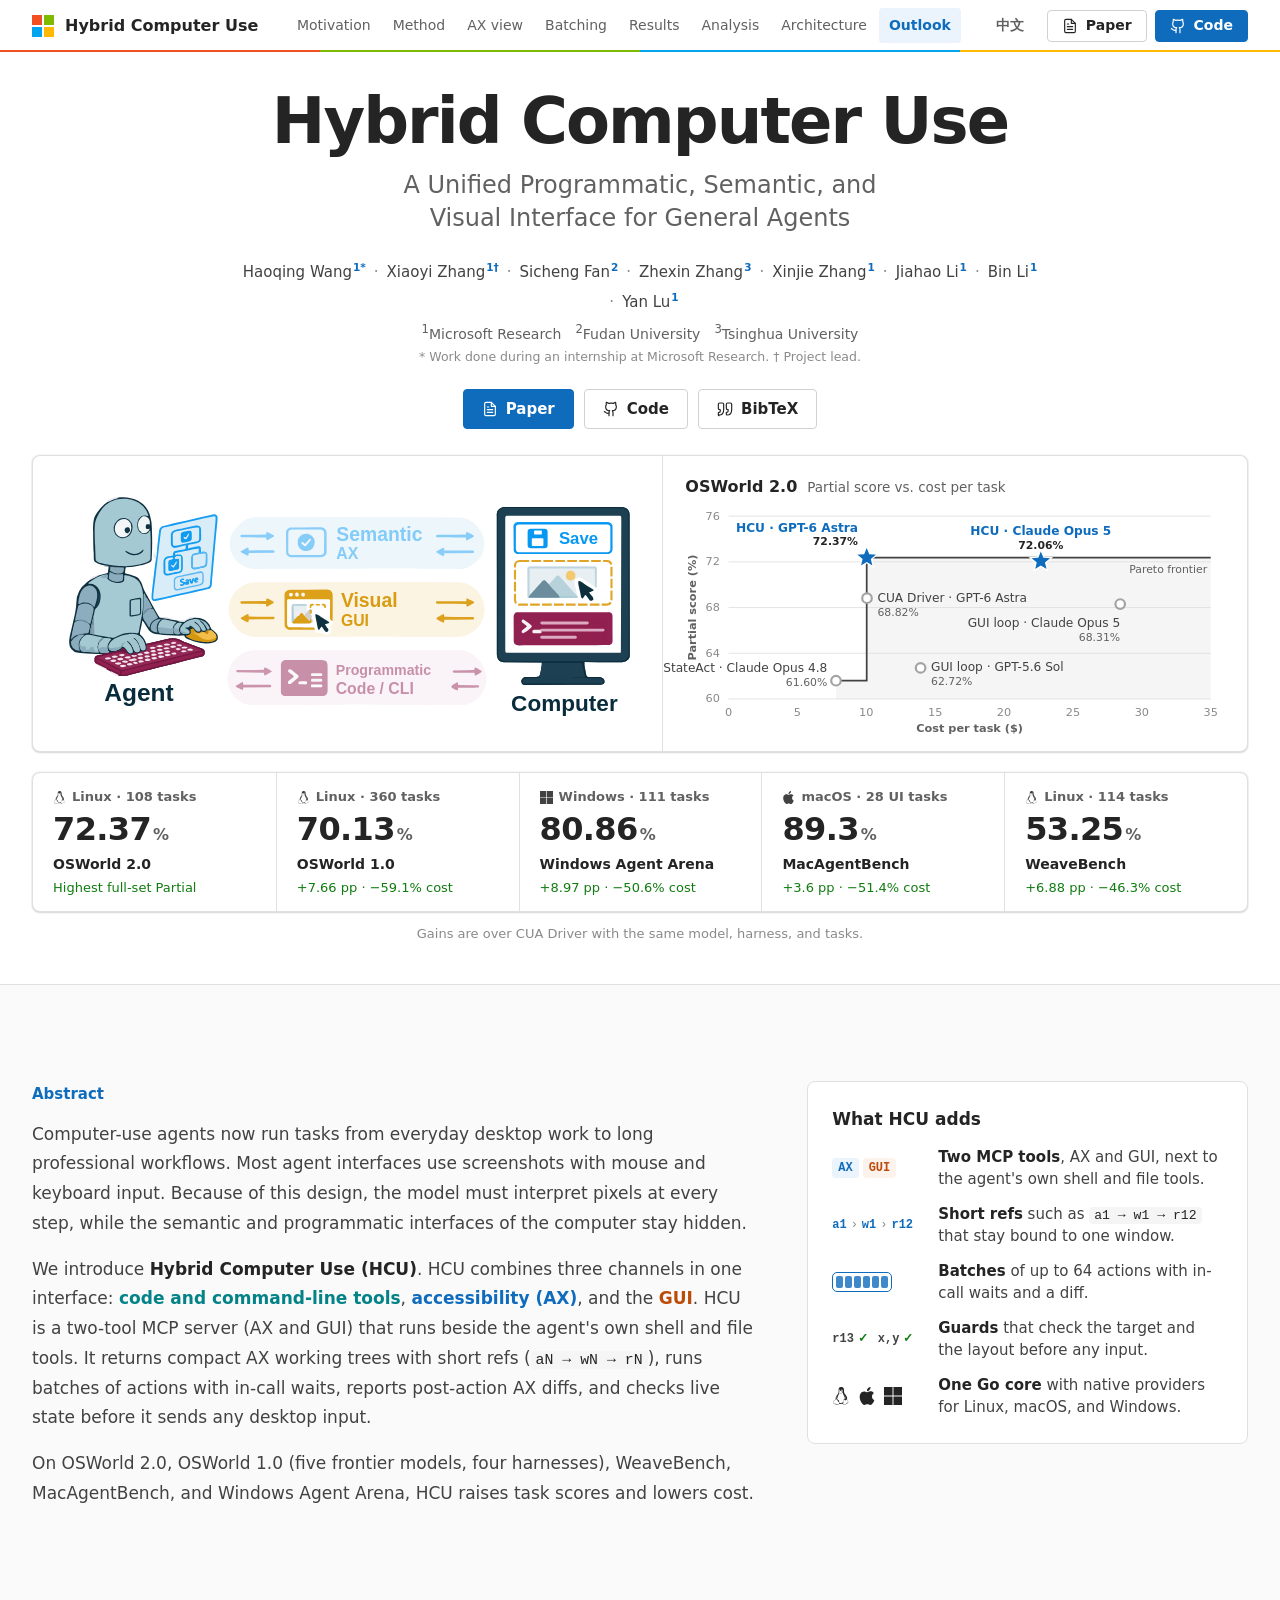
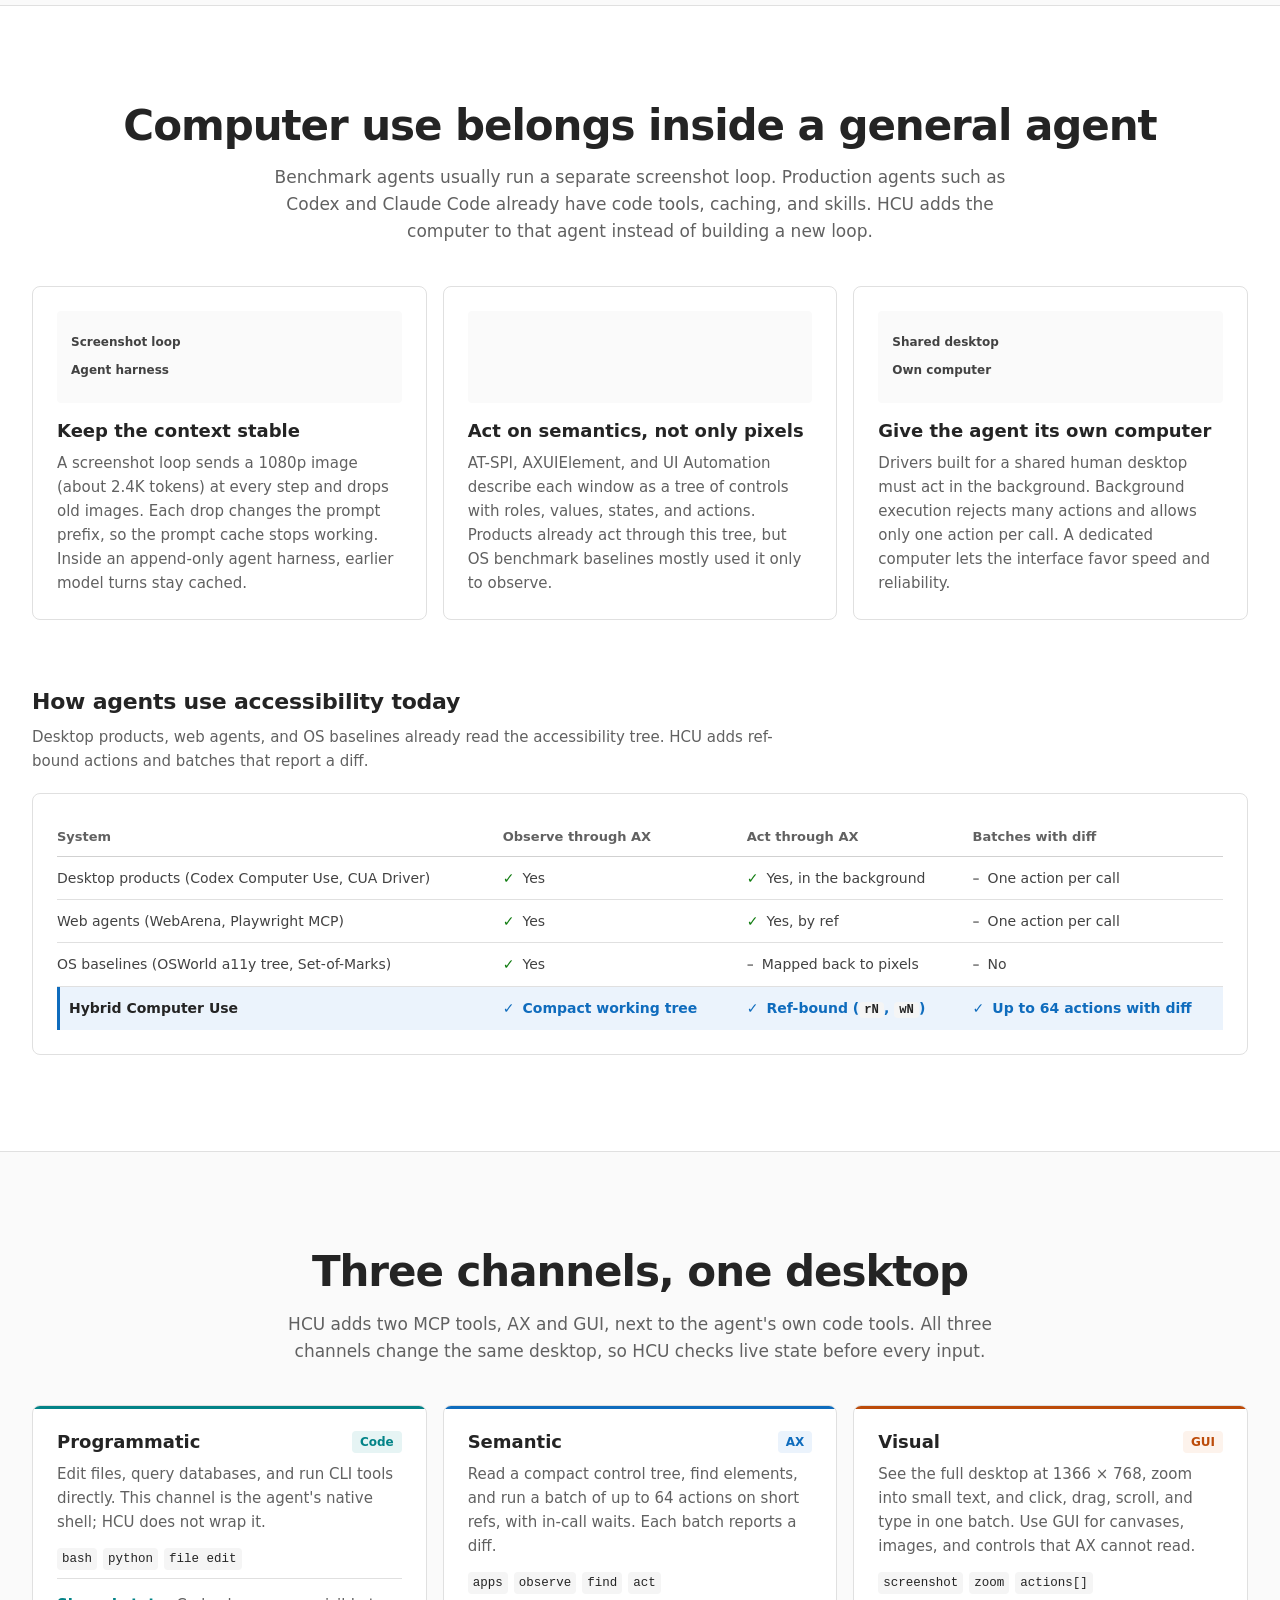
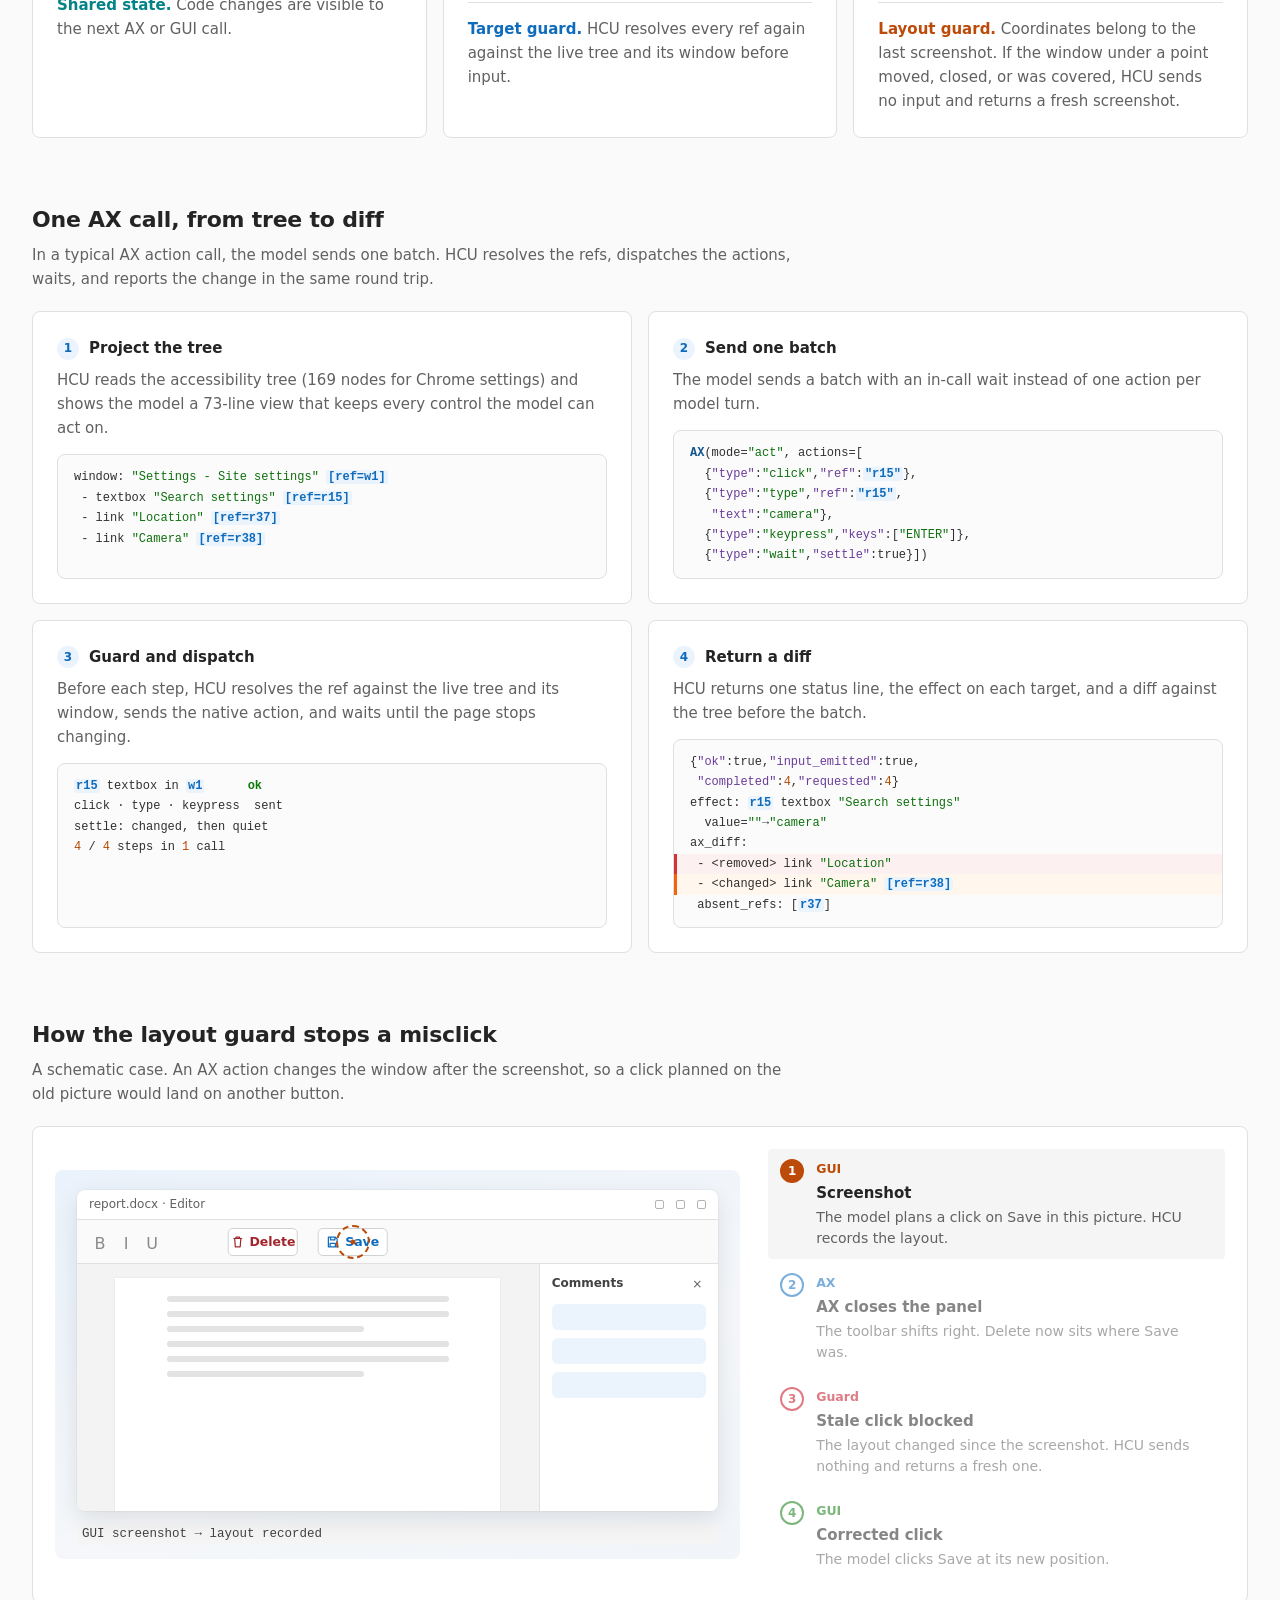
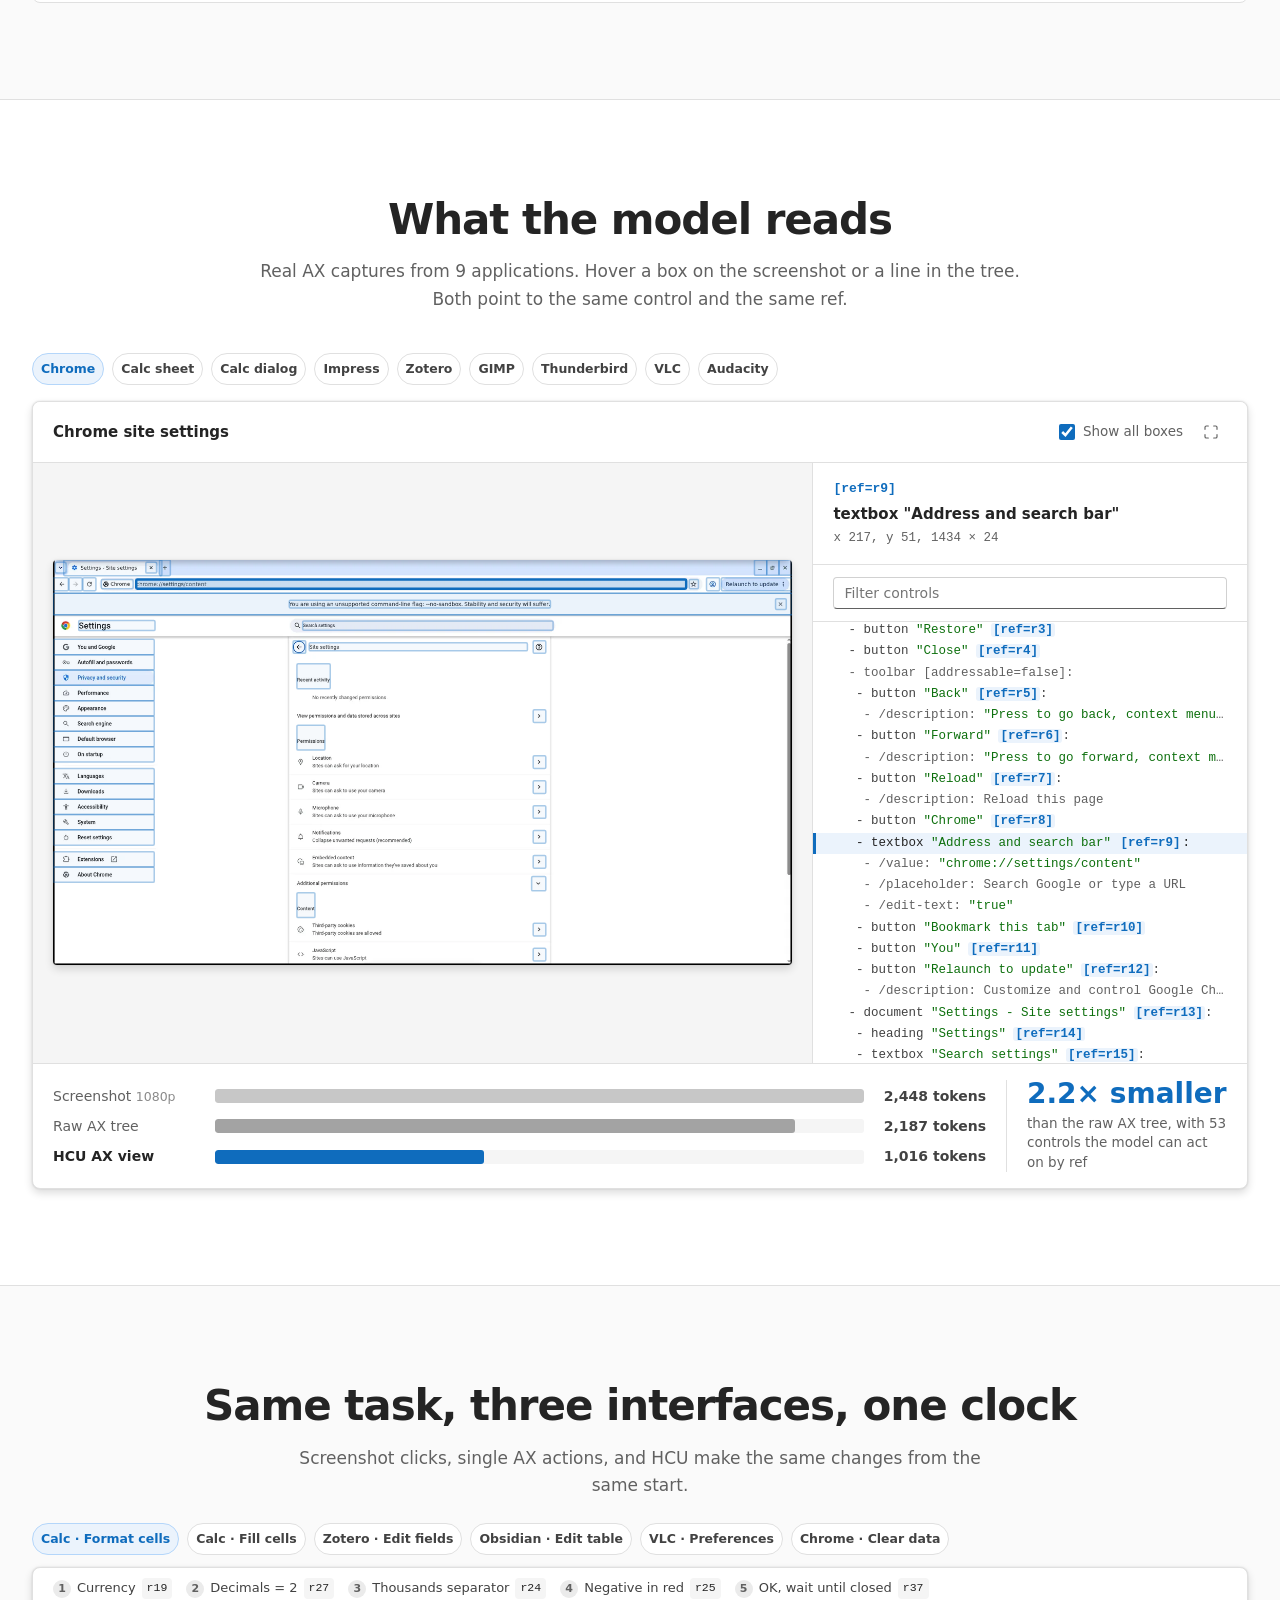
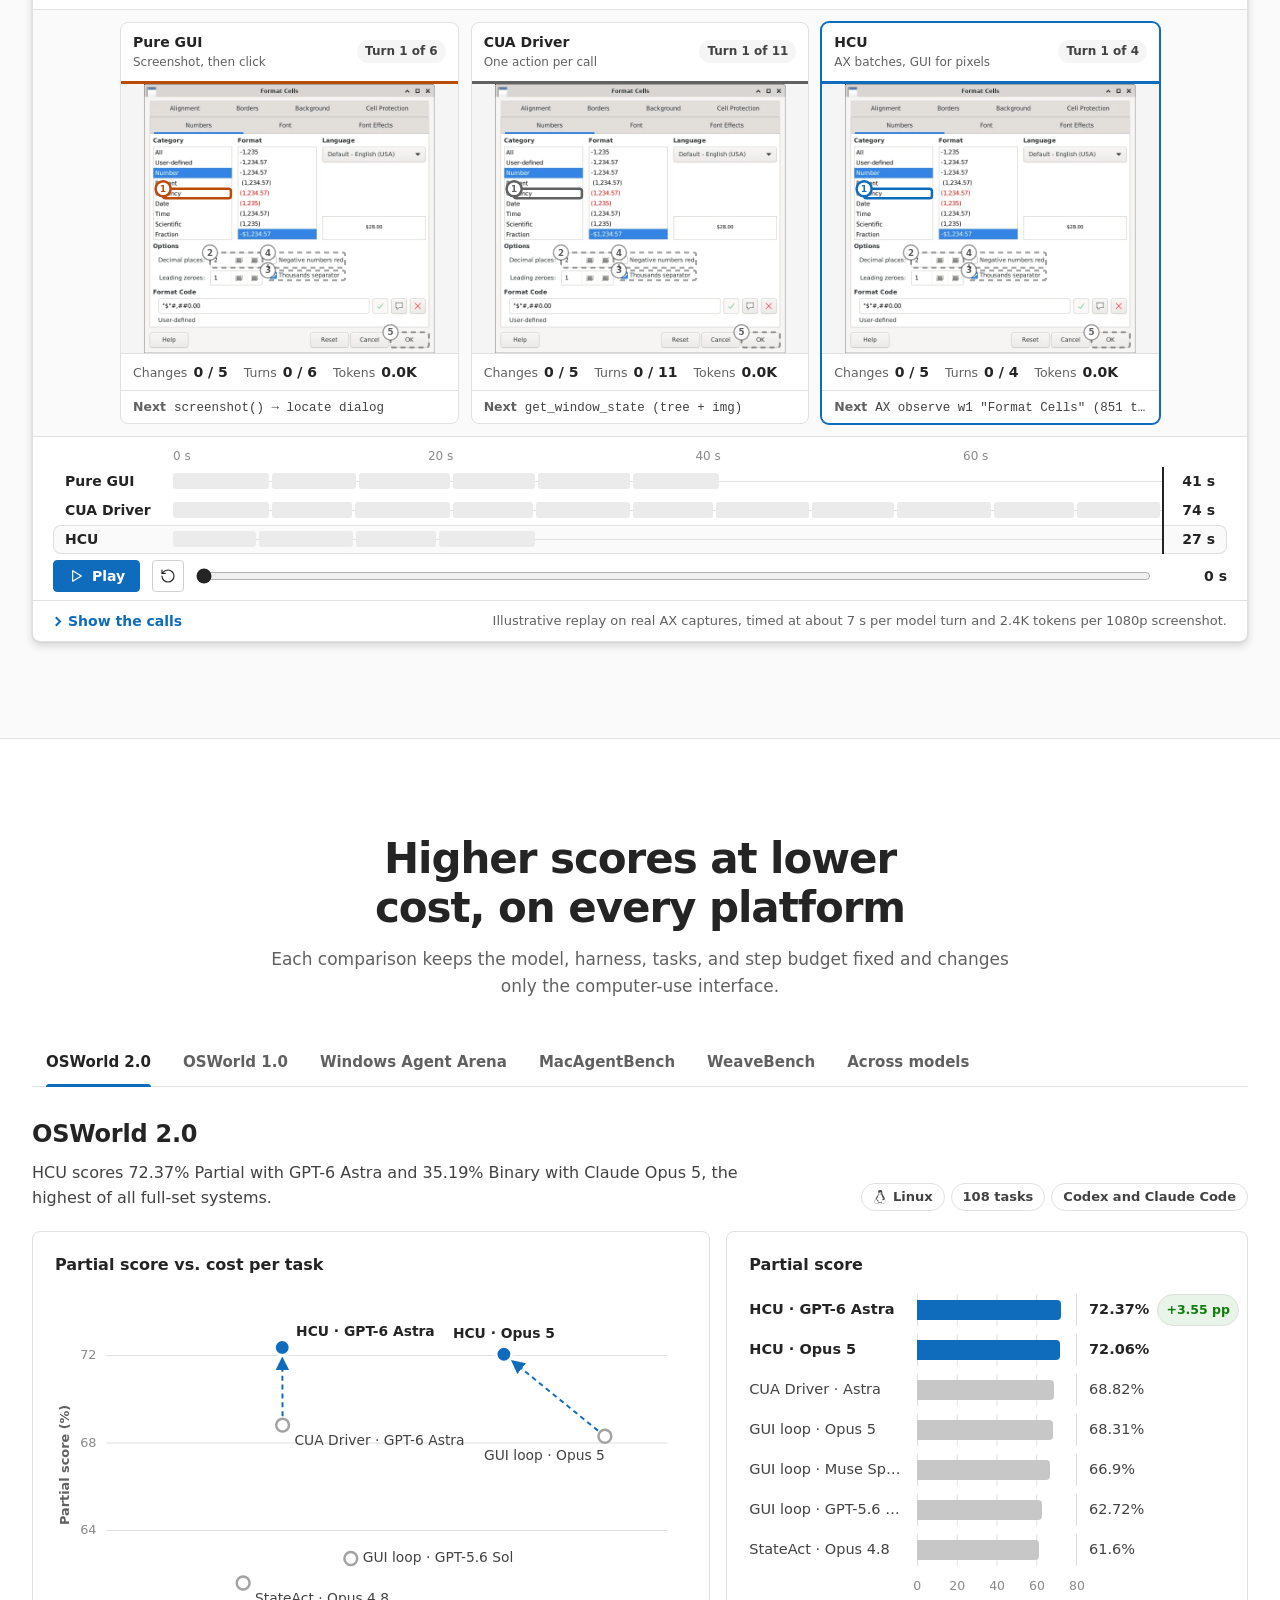
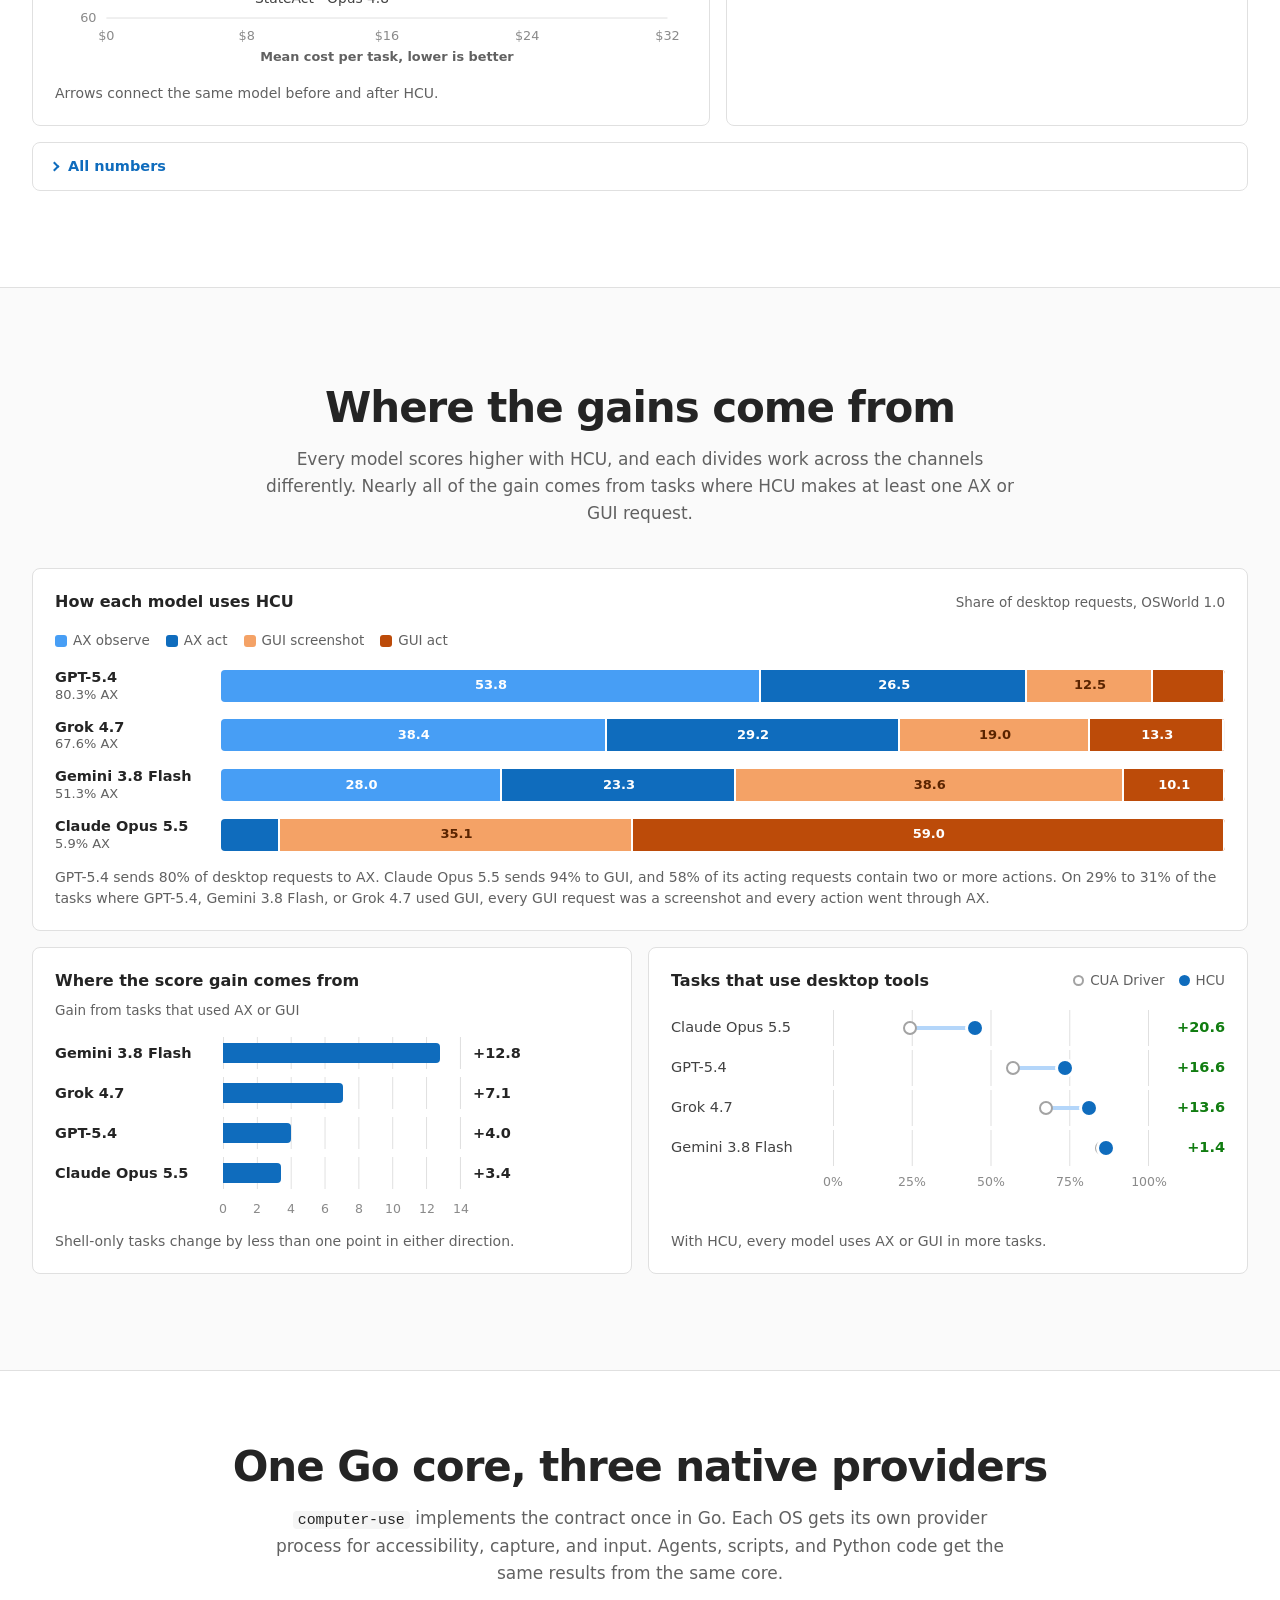
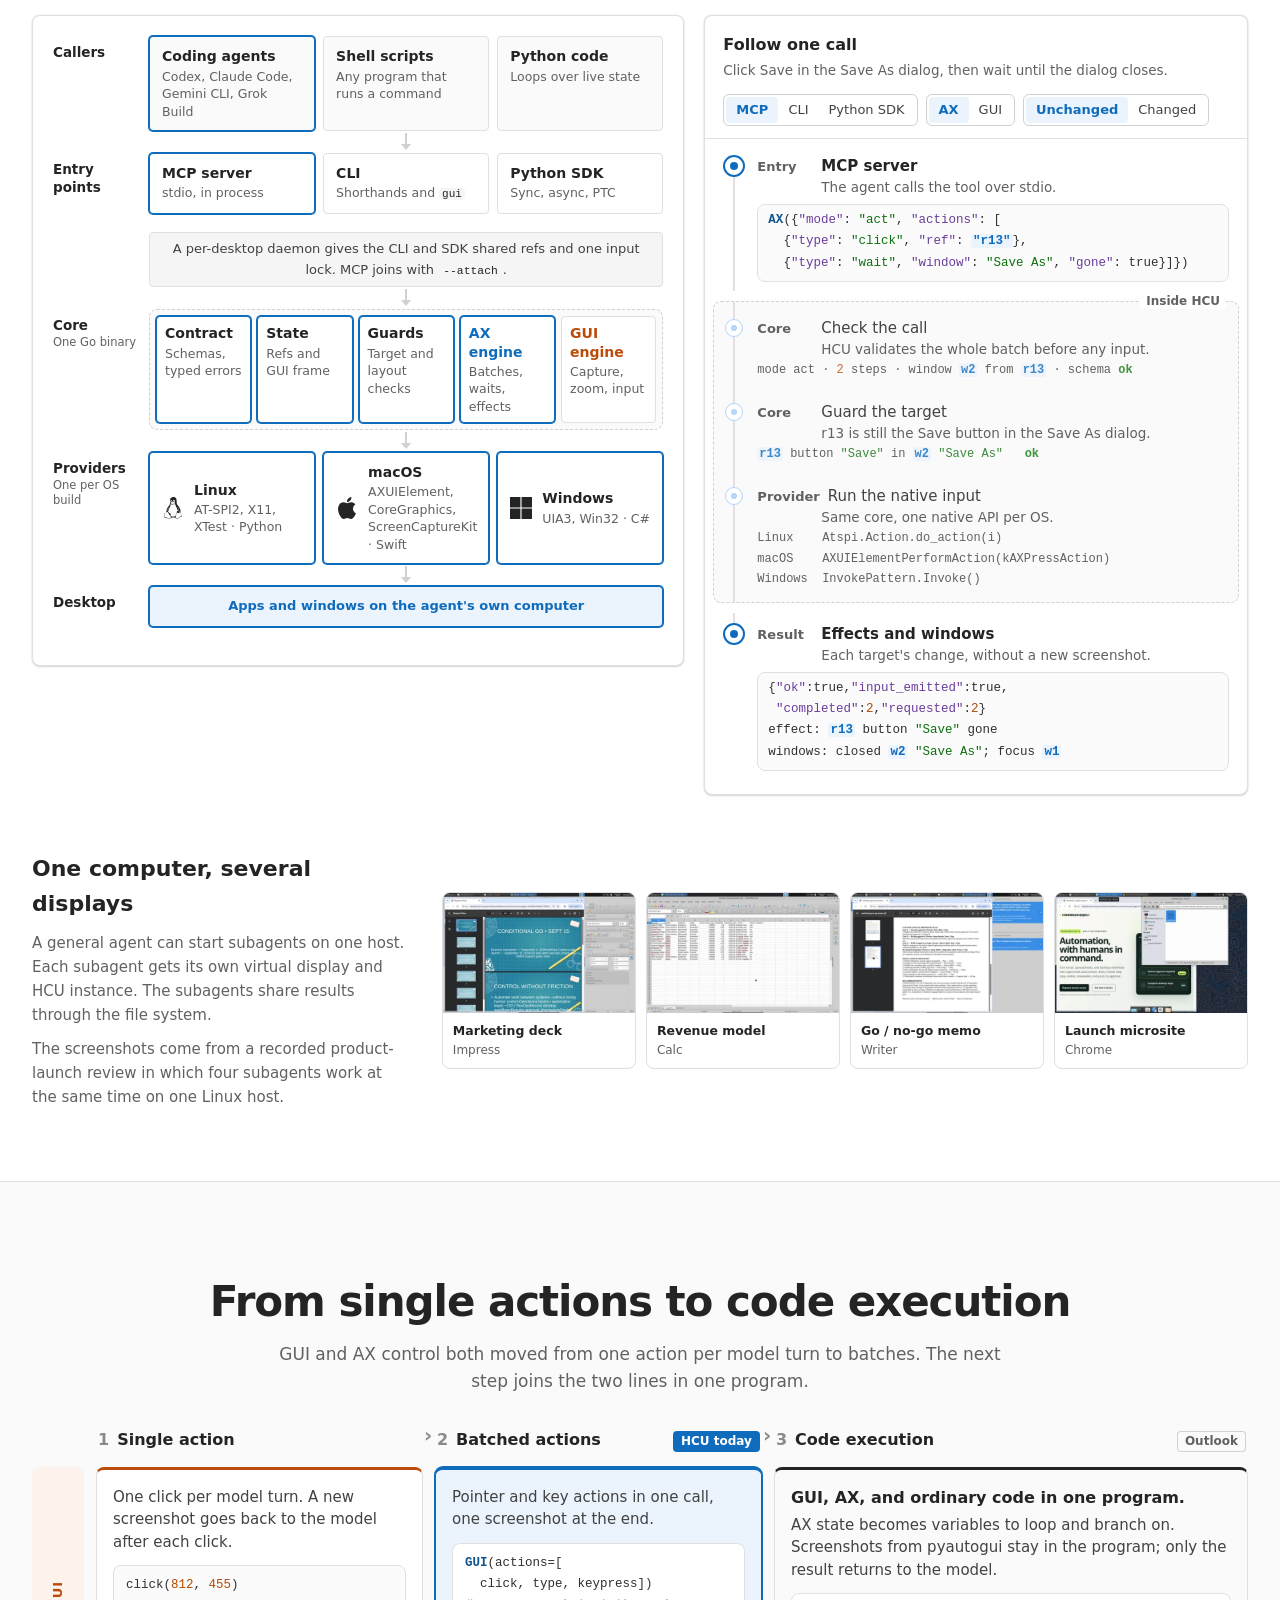
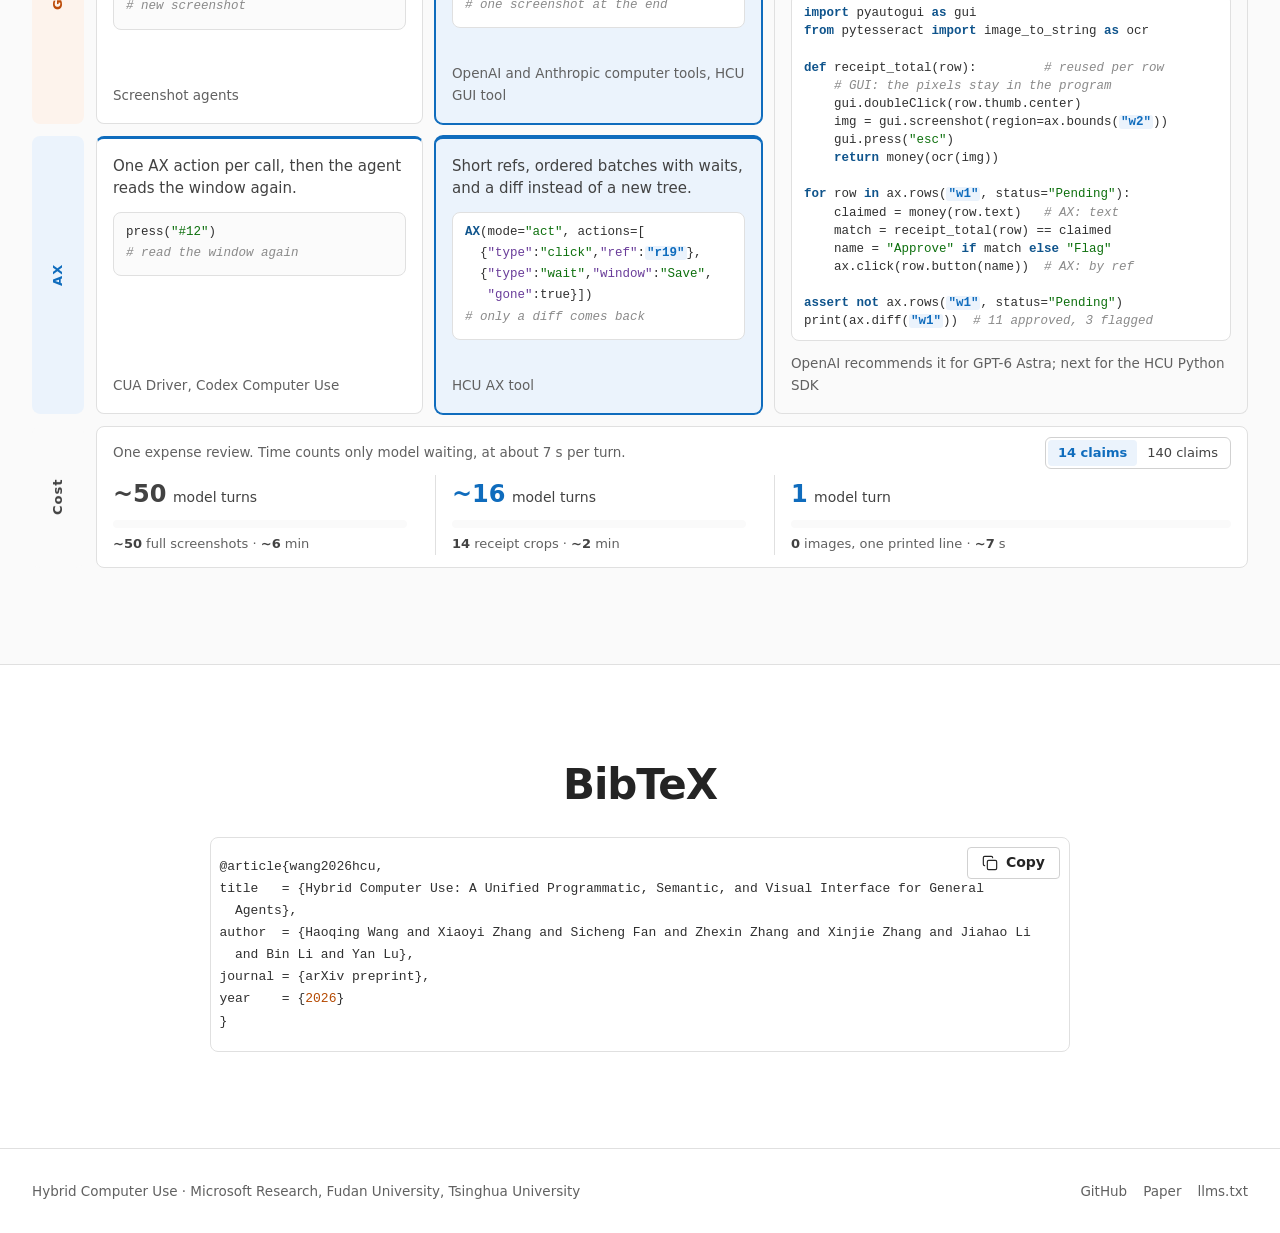
==== commit 5df52b85: "web: align BibTeX author format and arXiv preprint field" ====
--- a/index.html
+++ b/index.html
@@ -948,10 +948,10 @@
         <div class="bibtex">
           <button class="btn" type="button" id="copy-bibtex"><svg><use href="#i-copy"/></svg><span>Copy</span></button>
           <pre class="code" id="bibtex-code">@article{wang2026hcu,
-  title  = {Hybrid Computer Use: A Unified Programmatic, Semantic, and Visual Interface for General Agents},
-  author = {Wang, Haoqing and Zhang, Xiaoyi and Fan, Sicheng and Zhang, Zhexin and Zhang, Xinjie and Li, Jiahao and Li, Bin and Lu, Yan},
-  year   = {2026},
-  note   = {Preprint}
+  title   = {Hybrid Computer Use: A Unified Programmatic, Semantic, and Visual Interface for General Agents},
+  author  = {Haoqing Wang and Xiaoyi Zhang and Sicheng Fan and Zhexin Zhang and Xinjie Zhang and Jiahao Li and Bin Li and Yan Lu},
+  journal = {arXiv preprint},
+  year    = {2026}
 }</pre>
         </div>
       </div>
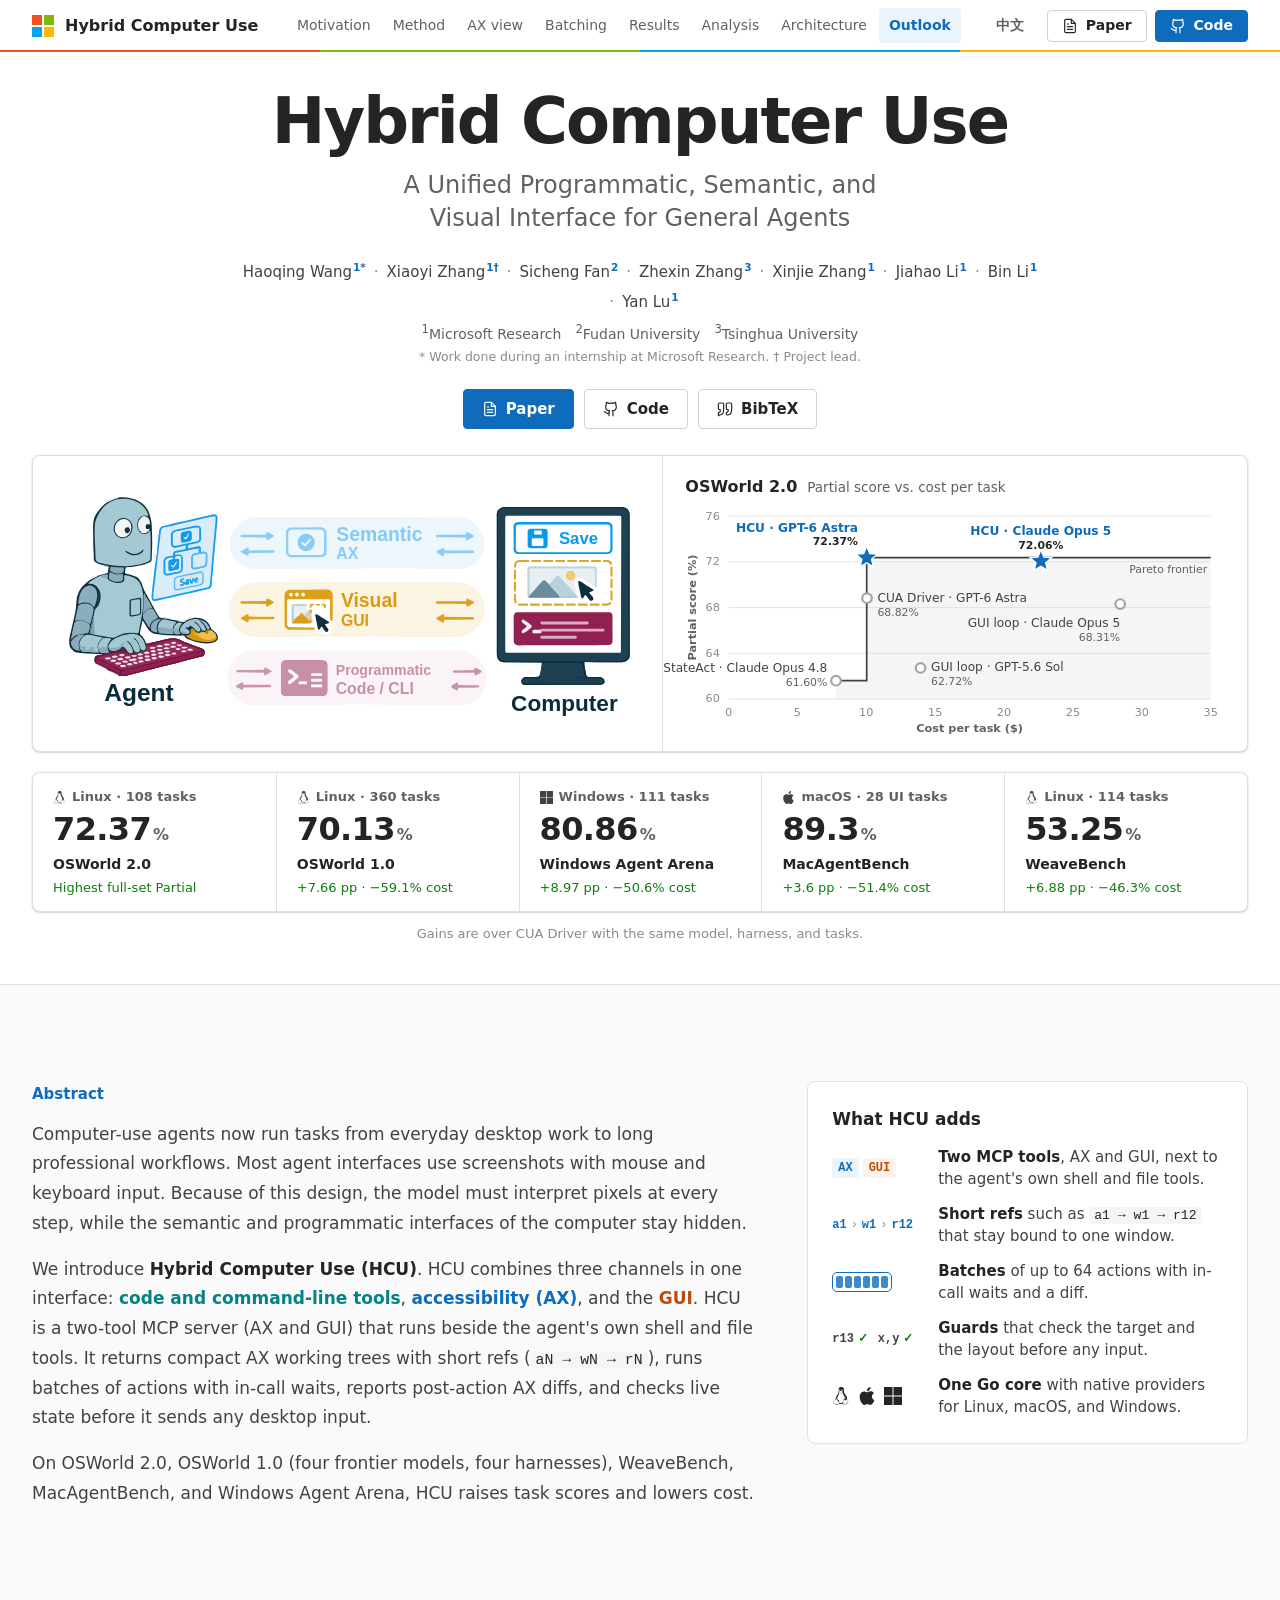
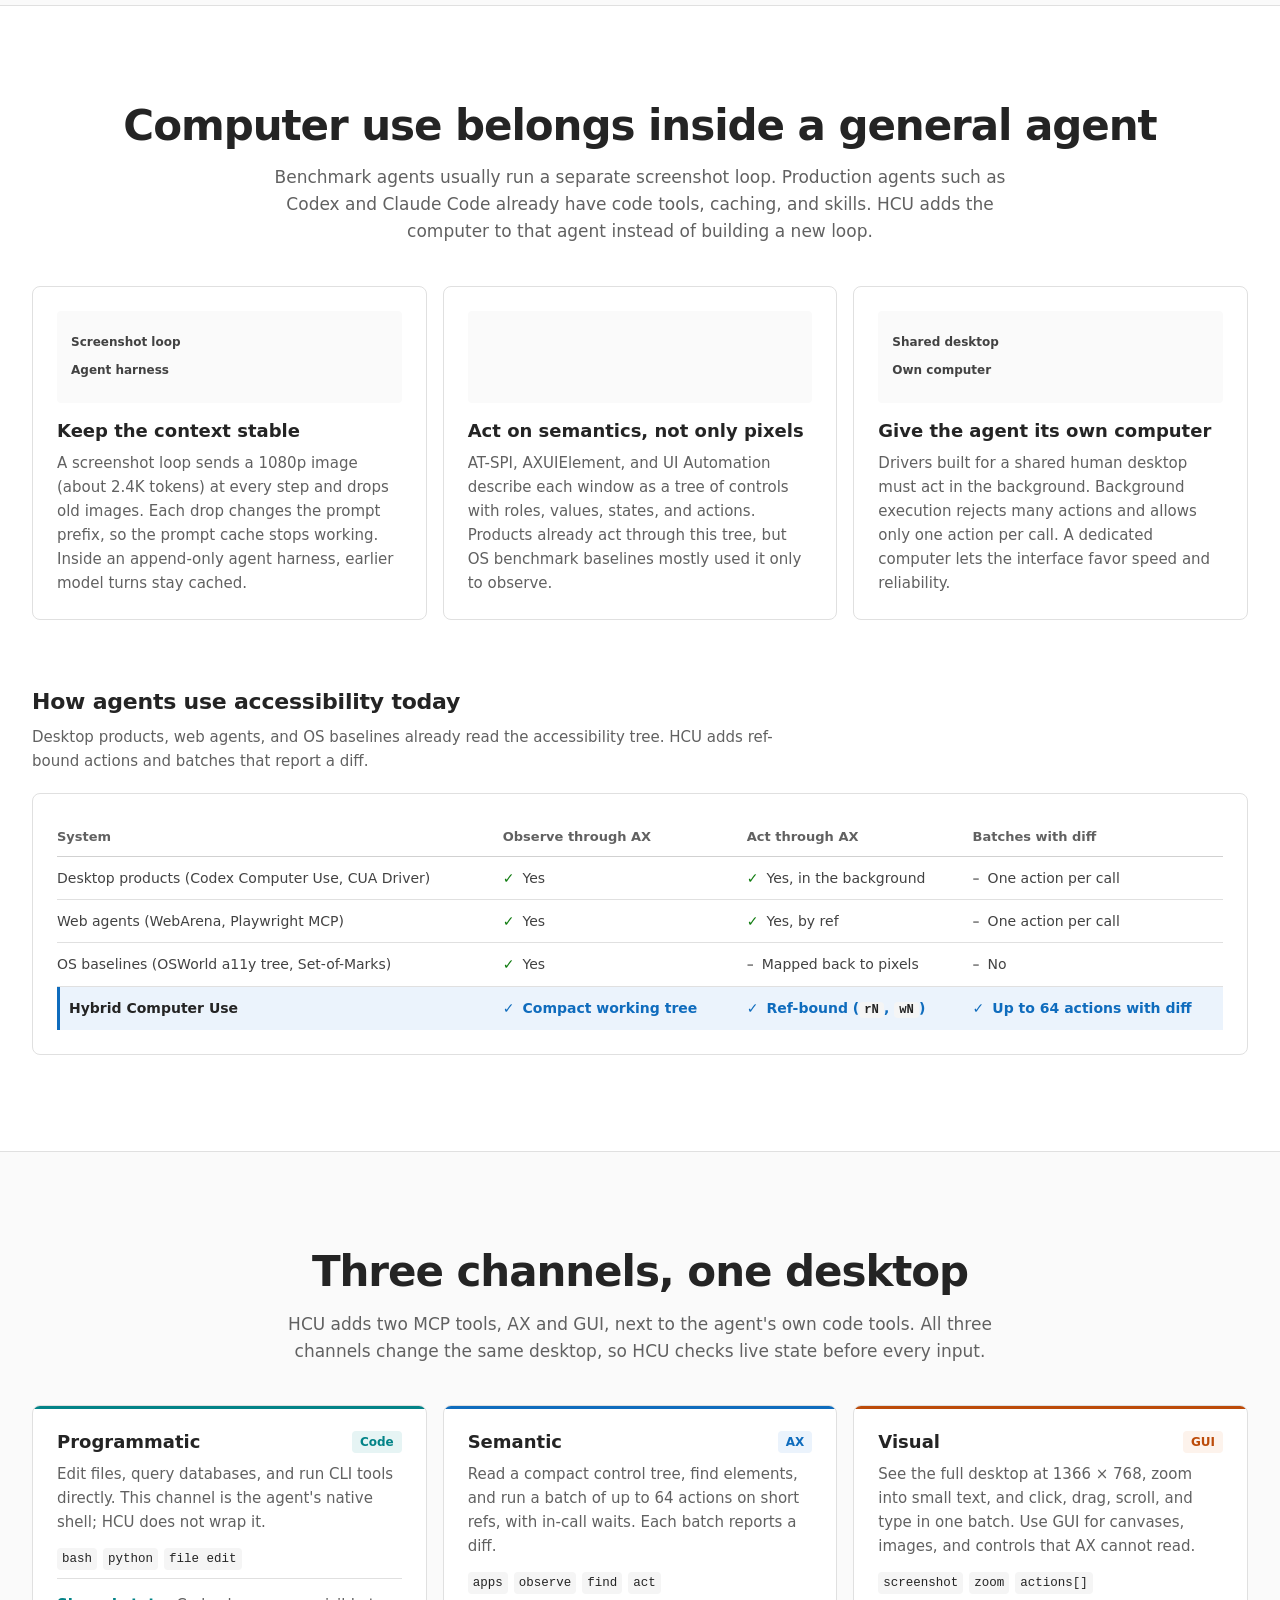
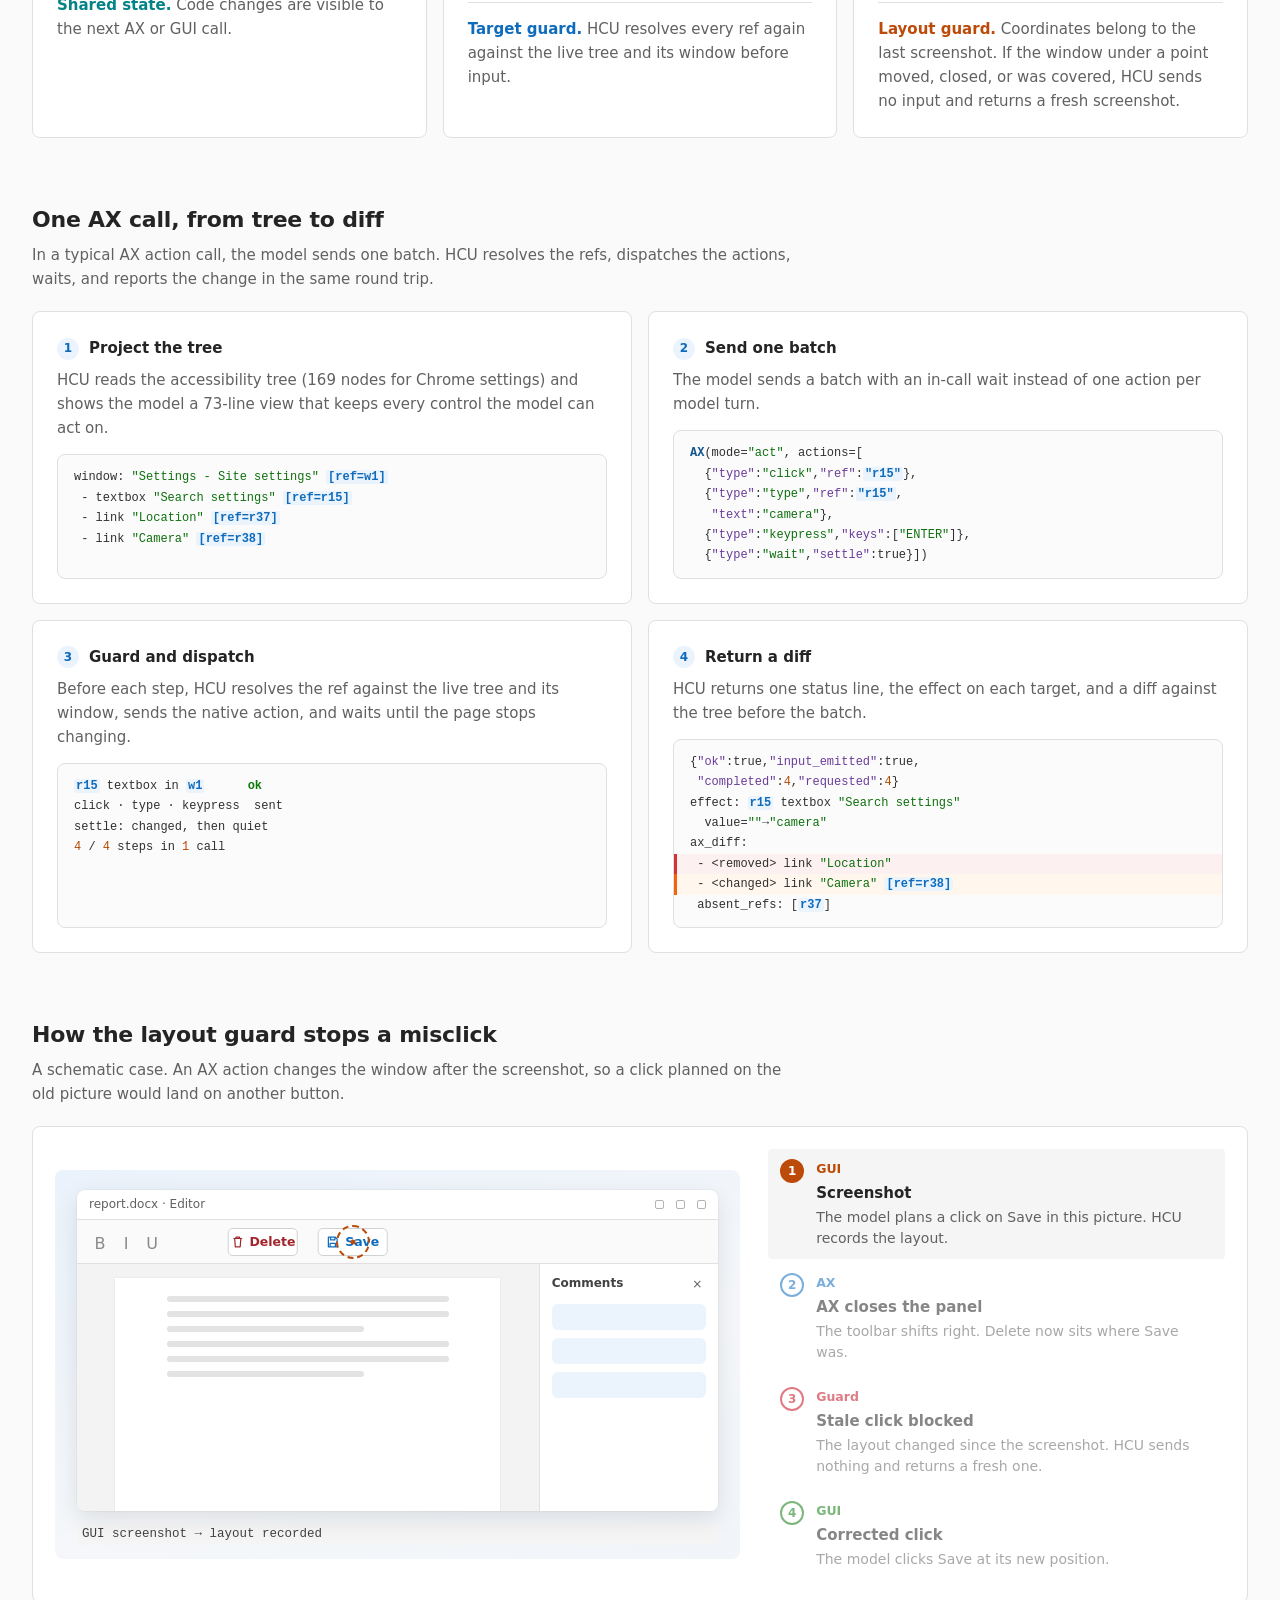
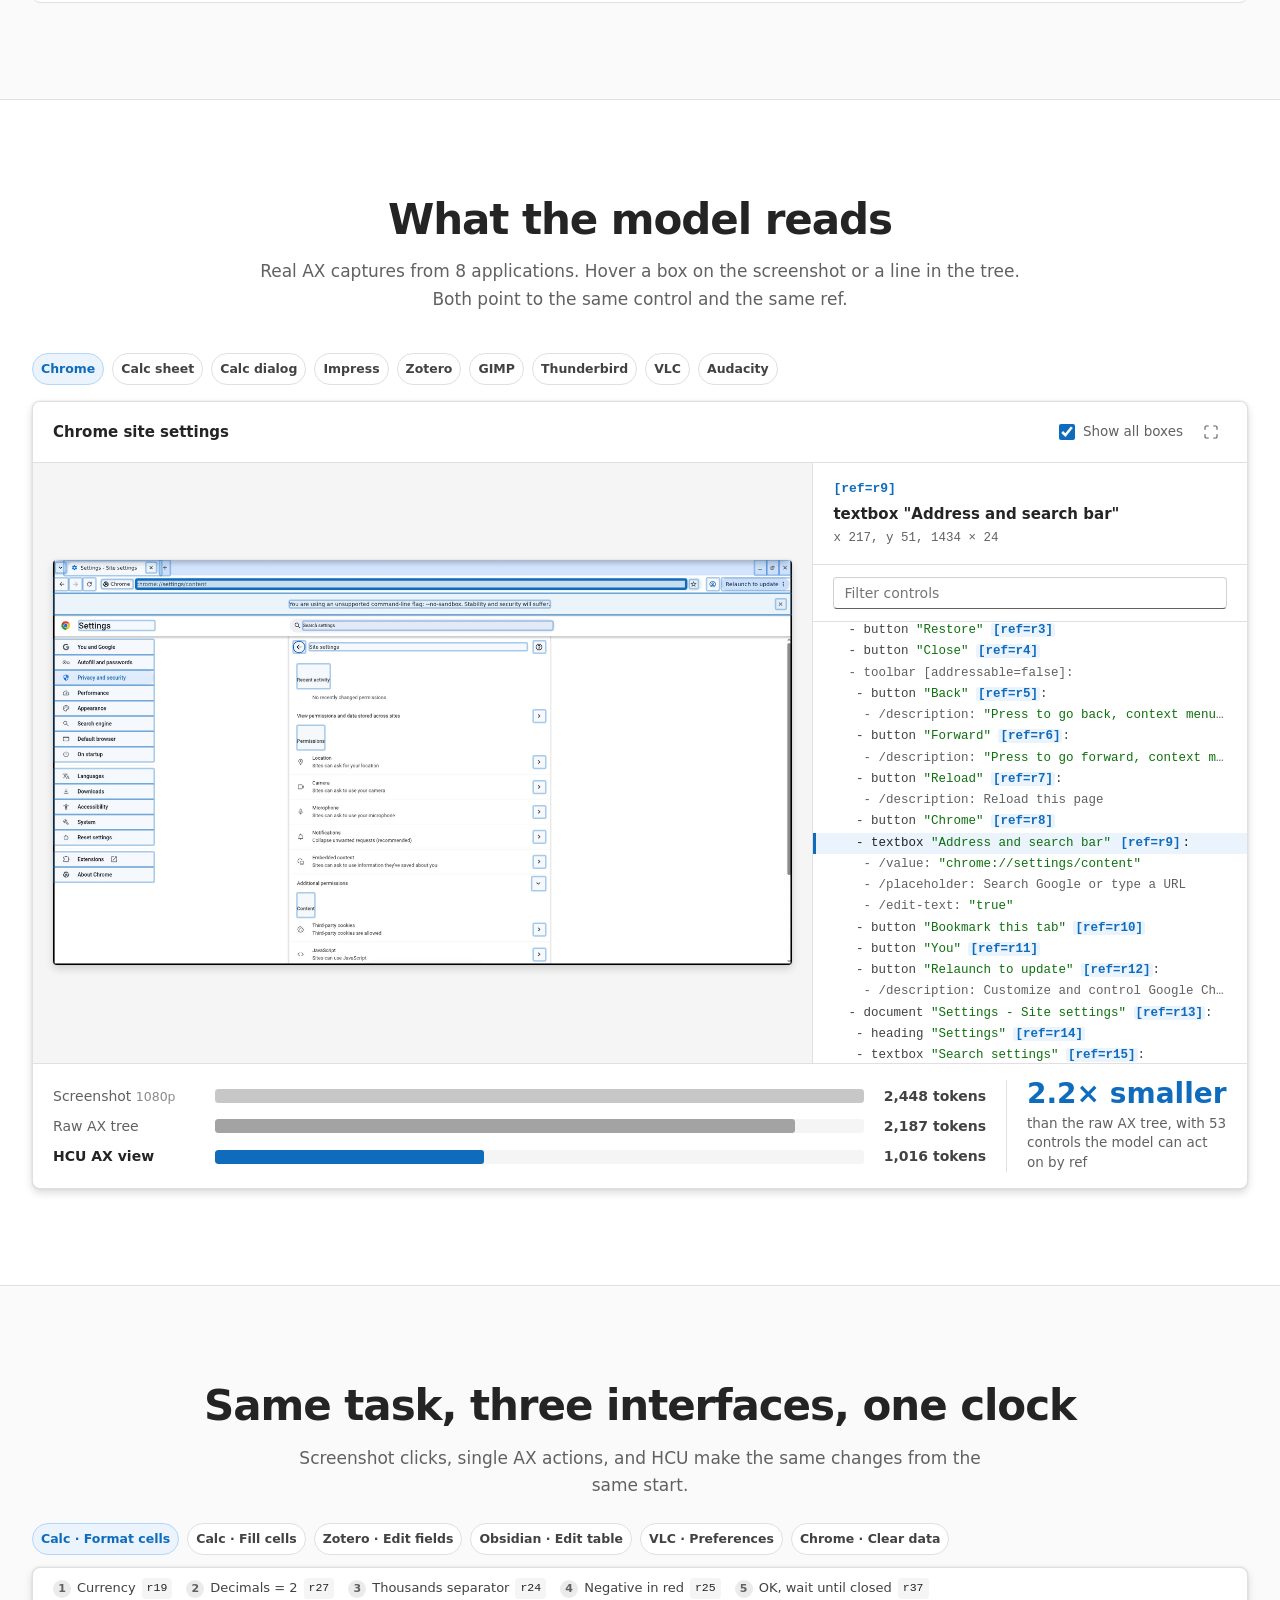
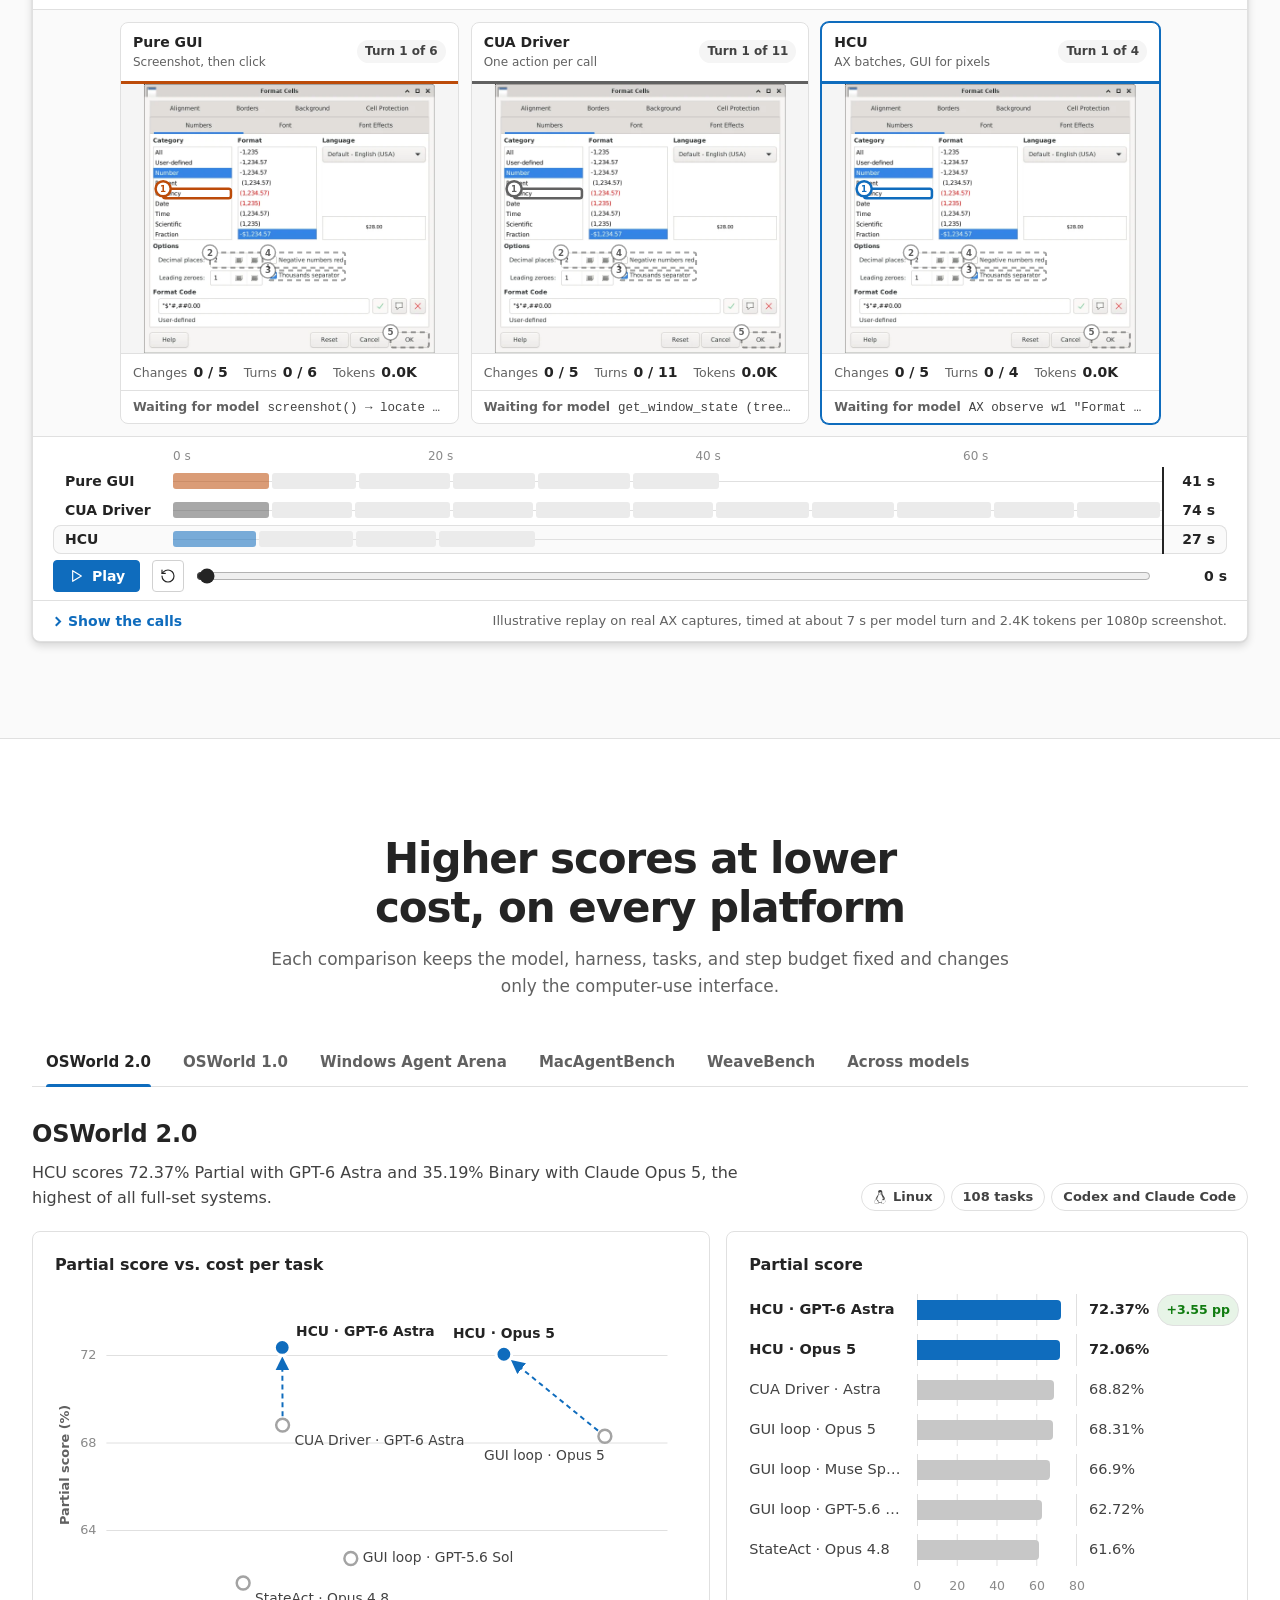
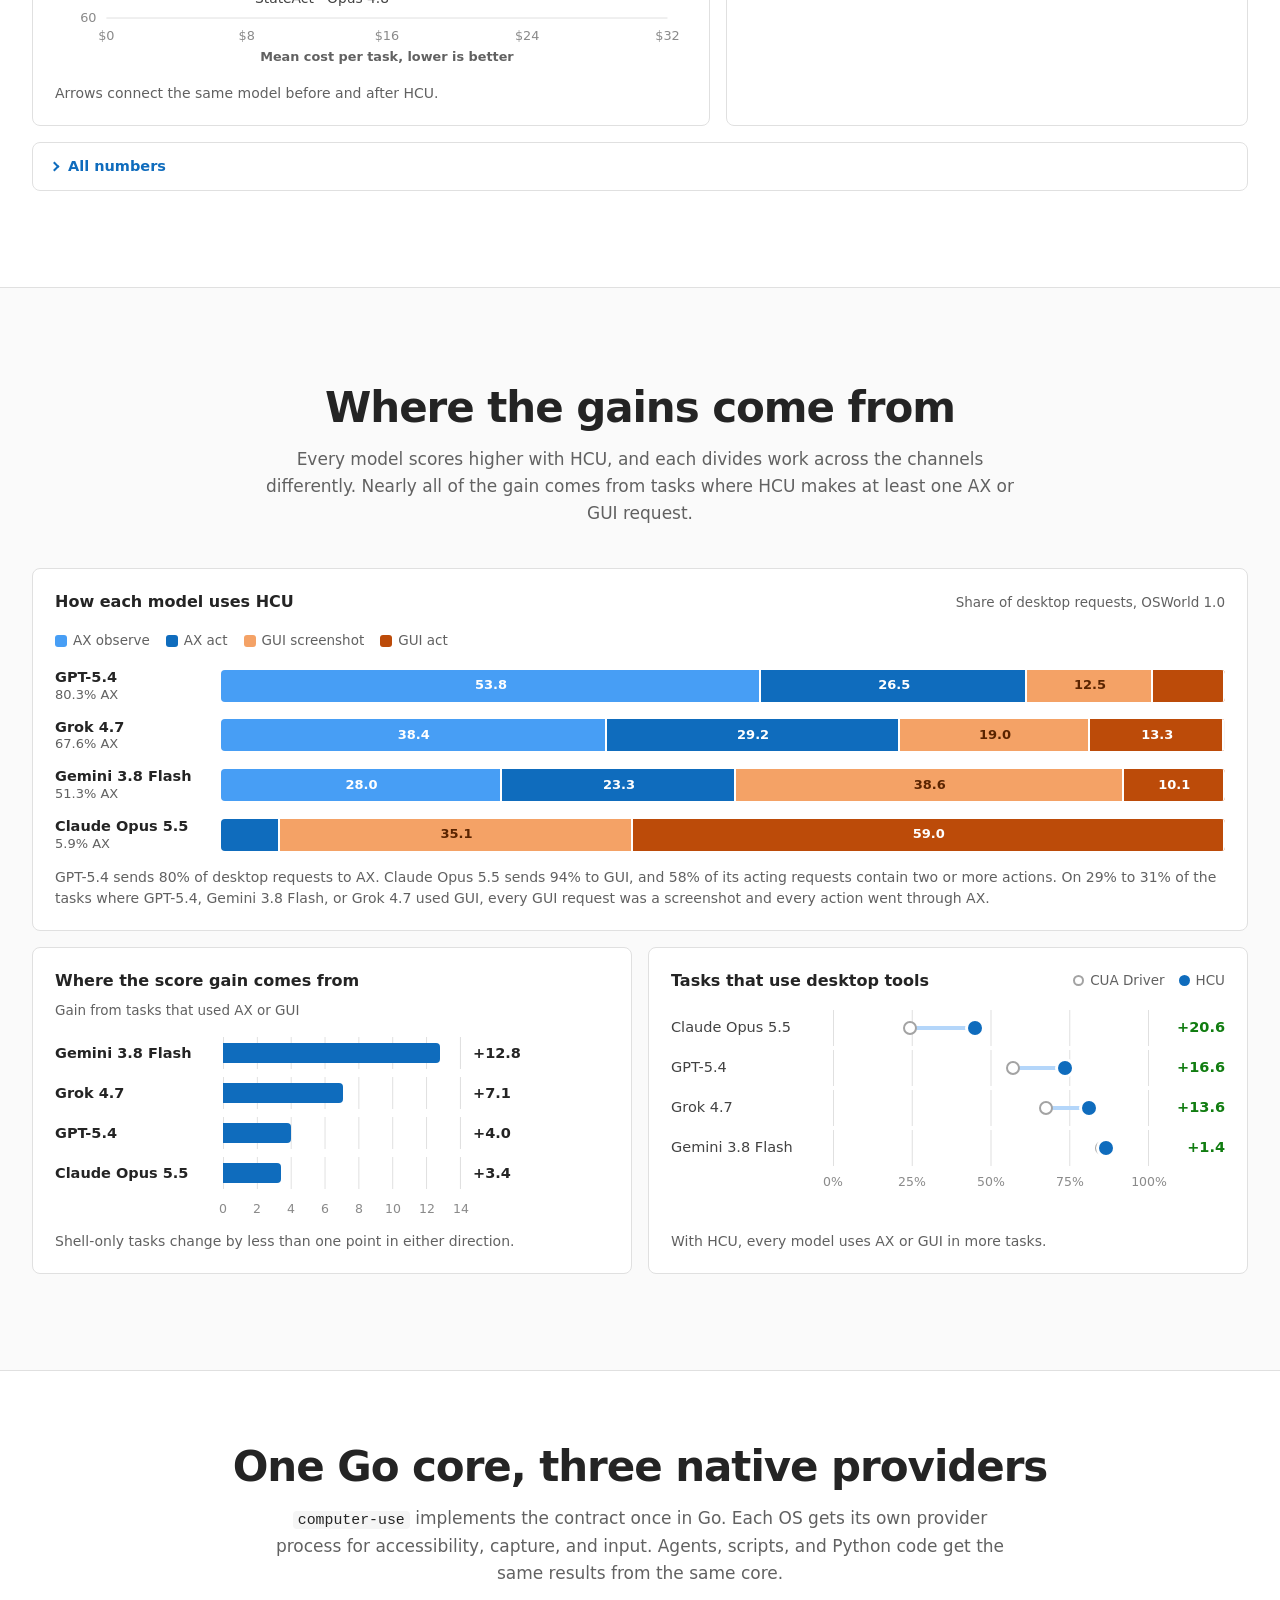
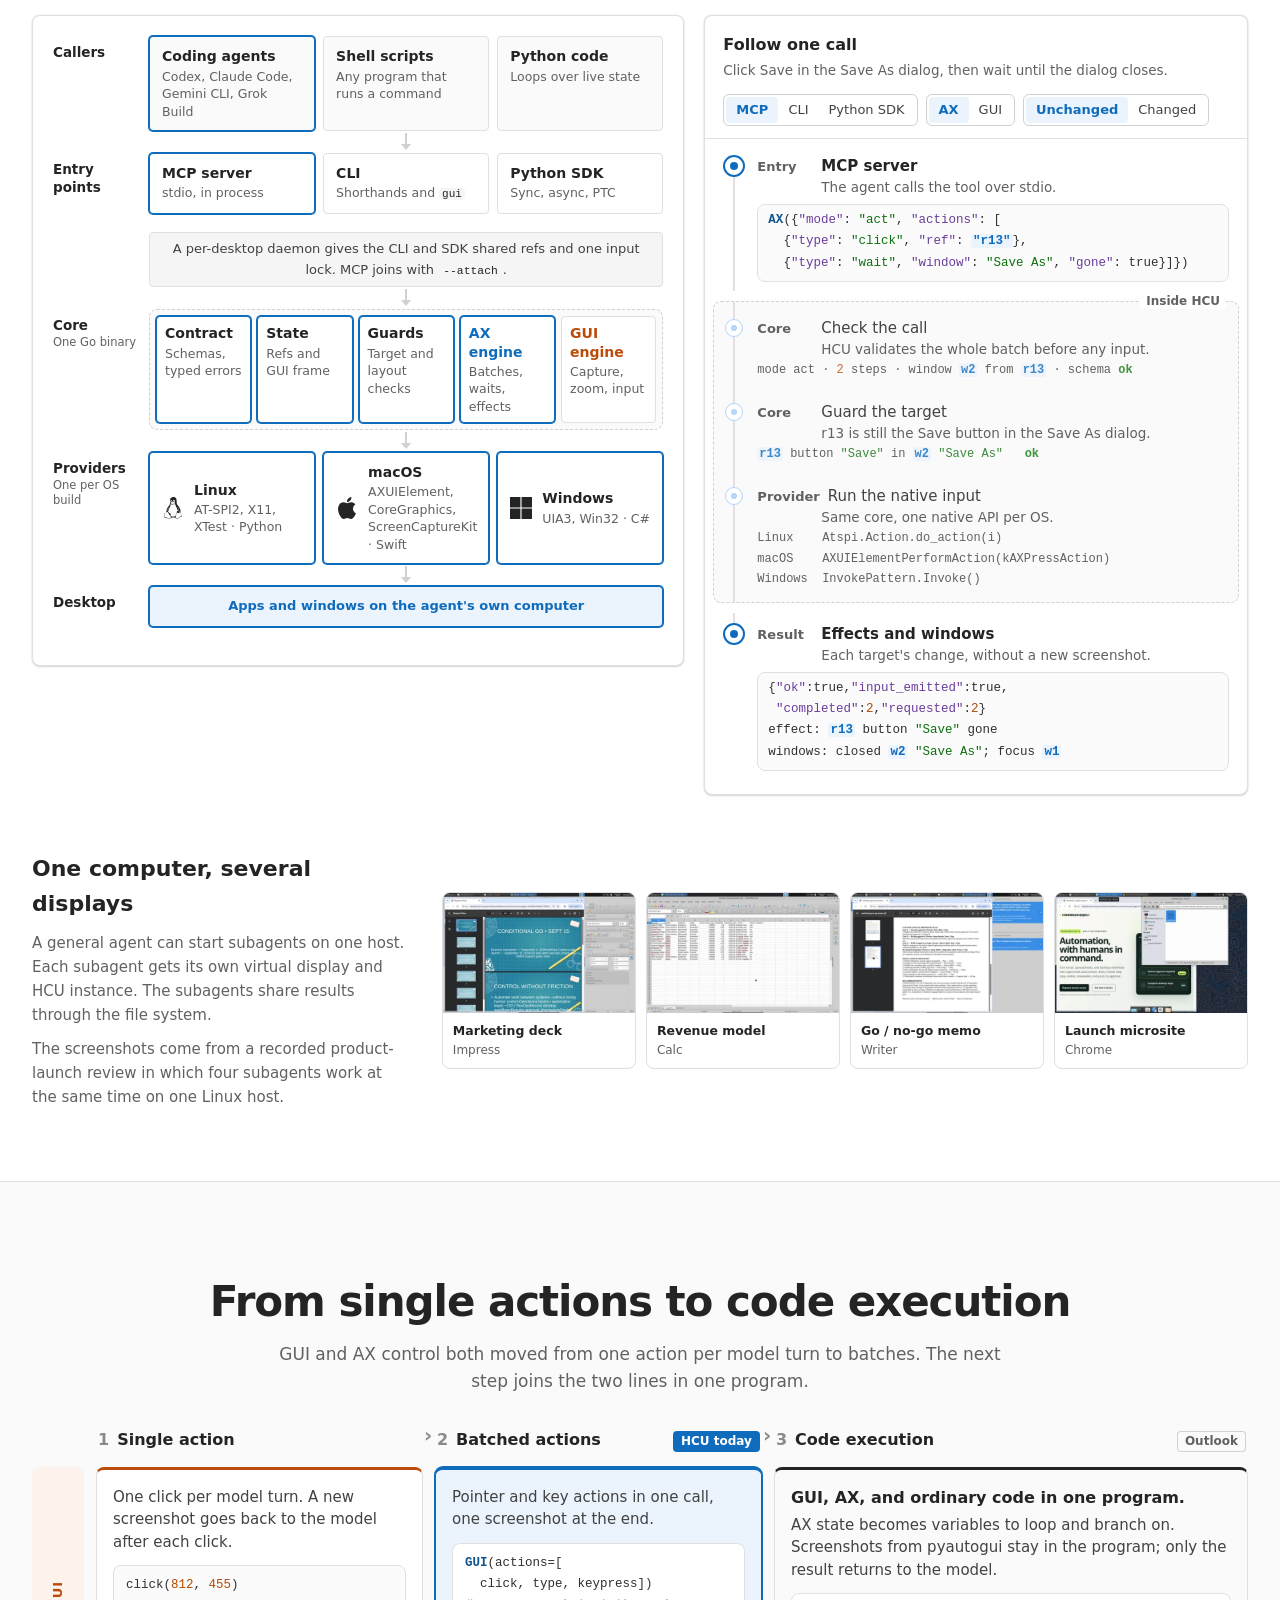
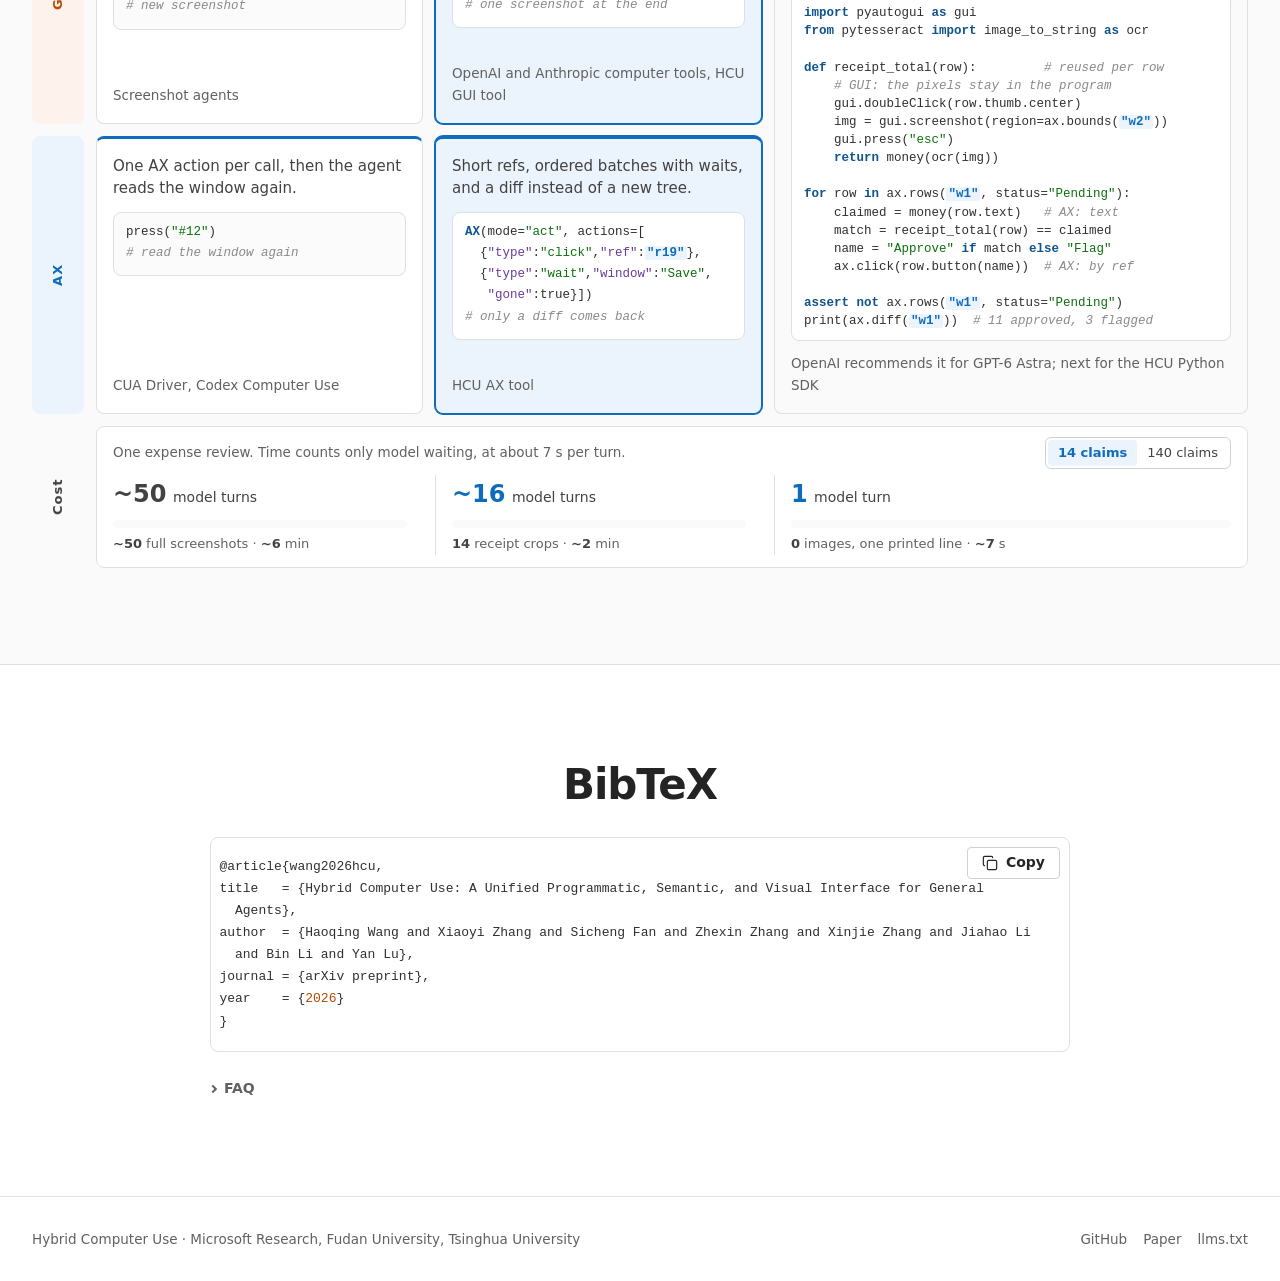
==== commit 880da2f5: "web: add a collapsed FAQ, fix three figures, refresh page metadata - A collapsed FAQ under the BibTe" ====
--- a/index.html
+++ b/index.html
@@ -4,9 +4,9 @@
   <meta charset="utf-8" />
   <meta name="viewport" content="width=device-width, initial-scale=1" />
   <meta name="color-scheme" content="light" />
-  <title>Hybrid Computer Use: A Unified Programmatic, Semantic, and Visual Interface for General Agents</title>
-  <meta name="description" content="Hybrid Computer Use (HCU) is an open-source MCP server that lets AI agents such as Codex and Claude Code operate Linux, macOS, and Windows through code, accessibility (AX), and GUI. 72.37% on OSWorld 2.0, 70.13% on OSWorld 1.0 at 59% lower cost, and 80.86% on Windows Agent Arena at 51% lower cost." />
-  <meta name="keywords" content="Hybrid Computer Use, HCU, computer use, computer-use agent, CUA, GUI agent, desktop agent, OS agent, AI agent, LLM agent, multimodal agent, agent-computer interface, accessibility tree, AX, AT-SPI, UI Automation, AXUIElement, GUI automation, desktop automation, MCP, Model Context Protocol, MCP server, Codex, Claude Code, Gemini CLI, Grok Build, code execution, programmatic tool calling, OSWorld, OSWorld 2.0, Windows Agent Arena, MacAgentBench, WeaveBench, CUA Driver, Microsoft Research" />
+  <title>Hybrid Computer Use (HCU): Open-Source Computer-Use MCP Server</title>
+  <meta name="description" content="Open-source computer-use MCP server from Microsoft Research: Codex, Claude Code, and other agents operate Linux, macOS, and Windows via code, accessibility, and GUI." />
+  <meta name="keywords" content="Hybrid Computer Use, HCU, computer use, computer-use agent, CUA, GUI agent, desktop agent, OS agent, AI agent, LLM agent, multimodal agent, agent-computer interface, accessibility tree, AX, AT-SPI, UI Automation, AXUIElement, GUI automation, desktop automation, MCP, Model Context Protocol, MCP server, Codex, Claude Code, Gemini CLI, Grok Build, code execution, programmatic tool calling, OSWorld, OSWorld 2.0, Windows Agent Arena, MacAgentBench, WeaveBench, CUA Driver, computer-use MCP server, Microsoft Research" />
   <meta name="author" content="Haoqing Wang, Xiaoyi Zhang, Sicheng Fan, Zhexin Zhang, Xinjie Zhang, Jiahao Li, Bin Li, Yan Lu" />
   <meta name="robots" content="index, follow, max-image-preview:large, max-snippet:-1" />
   <meta name="theme-color" content="#ffffff" />
@@ -36,11 +36,14 @@
   <meta name="citation_author_institution" content="Microsoft Research" />
   <meta name="citation_author" content="Yan Lu" />
   <meta name="citation_author_institution" content="Microsoft Research" />
-  <meta name="citation_publication_date" content="2026" />
+  <meta name="citation_publication_date" content="2026/10/30" />
+  <meta name="citation_online_date" content="2026/10/30" />
   <meta name="citation_pdf_url" content="https://microsoft.github.io/Hybrid-Computer-Use/assets/Hybrid-Computer-Use.pdf" />
-  <meta name="citation_keywords" content="computer-use agents; GUI agents; accessibility; MCP; OSWorld" />
+  <meta name="citation_abstract_html_url" content="https://microsoft.github.io/Hybrid-Computer-Use/" />
+  <meta name="citation_language" content="en" />
+  <meta name="citation_keywords" content="computer-use agents; GUI agents; accessibility; MCP; OSWorld; Windows Agent Arena; desktop automation" />
   <meta property="og:site_name" content="Hybrid Computer Use" />
-  <meta property="og:title" content="Hybrid Computer Use (HCU)" />
+  <meta property="og:title" content="Hybrid Computer Use (HCU): Open-Source Computer-Use MCP Server" />
   <meta property="og:description" content="One MCP server for code, accessibility (AX), and GUI control of Linux, macOS, and Windows desktops." />
   <meta property="og:type" content="website" />
   <meta property="og:url" content="https://microsoft.github.io/Hybrid-Computer-Use/" />
@@ -50,22 +53,24 @@
   <meta property="og:image:width" content="1280" />
   <meta property="og:image:height" content="640" />
   <meta property="og:image:alt" content="An agent operates a computer through three channels: semantic AX, visual GUI, and programmatic code or CLI." />
+  <meta property="og:image:type" content="image/png" />
   <meta name="twitter:card" content="summary_large_image" />
-  <meta name="twitter:title" content="Hybrid Computer Use (HCU)" />
+  <meta name="twitter:title" content="Hybrid Computer Use (HCU): Open-Source Computer-Use MCP Server" />
   <meta name="twitter:description" content="One MCP server for code, accessibility (AX), and GUI control of Linux, macOS, and Windows desktops." />
   <meta name="twitter:image" content="https://microsoft.github.io/Hybrid-Computer-Use/static/imgs/social-preview.png" />
-  <link rel="stylesheet" href="static/css/site.css?v=6ae344fa" />
+  <meta name="twitter:image:alt" content="An agent operates a computer through three channels: semantic AX, visual GUI, and programmatic code or CLI." />
+  <link rel="stylesheet" href="static/css/site.css?v=6ae81f85" />
   <script type="application/ld+json">
   {
     "@context": "https://schema.org",
     "@graph": [
       {
         "@type": "ScholarlyArticle",
-        "@id": "#paper",
+        "@id": "https://microsoft.github.io/Hybrid-Computer-Use/#paper",
         "headline": "Hybrid Computer Use: A Unified Programmatic, Semantic, and Visual Interface for General Agents",
         "name": "Hybrid Computer Use: A Unified Programmatic, Semantic, and Visual Interface for General Agents",
         "alternateName": "HCU",
-        "abstract": "Computer-use agents now run tasks from everyday desktop work to long professional workflows. Most agent interfaces use screenshots with mouse and keyboard input, so the model must interpret pixels at every step while the semantic and programmatic interfaces of the computer stay hidden. We introduce Hybrid Computer Use (HCU), which combines code and command-line tools, accessibility (AX), and the GUI in one interface. HCU is a two-tool MCP server (AX and GUI) that runs beside the agent's own shell and file tools. It returns compact AX working trees with short refs, runs batches of actions with in-call waits, reports post-action AX diffs, and checks live state before it sends any desktop input. On OSWorld 2.0, OSWorld 1.0 (five frontier models, four harnesses), WeaveBench, MacAgentBench, and Windows Agent Arena, HCU raises task scores and lowers cost.",
+        "abstract": "Computer-use agents now run tasks from everyday desktop work to long professional workflows. Most agent interfaces use screenshots with mouse and keyboard input, so the model must interpret pixels at every step while the semantic and programmatic interfaces of the computer stay hidden. We introduce Hybrid Computer Use (HCU), which combines code and command-line tools, accessibility (AX), and the GUI in one interface. HCU is a two-tool MCP server (AX and GUI) that runs beside the agent's own shell and file tools. It returns compact AX working trees with short refs, runs batches of actions with in-call waits, reports post-action AX diffs, and checks live state before it sends any desktop input. On OSWorld 2.0, OSWorld 1.0 (four frontier models, four harnesses), WeaveBench, MacAgentBench, and Windows Agent Arena, HCU raises task scores and lowers cost.",
         "author": [
           {
             "@type": "Person",
@@ -133,7 +138,7 @@
             }
           }
         ],
-        "datePublished": "2026",
+        "datePublished": "2026-10-30",
         "inLanguage": "en",
         "keywords": [
           "Hybrid Computer Use",
@@ -231,13 +236,13 @@
         },
         "image": "https://microsoft.github.io/Hybrid-Computer-Use/static/imgs/social-preview.png",
         "isBasedOn": {
-          "@id": "#software"
+          "@id": "https://microsoft.github.io/Hybrid-Computer-Use/#software"
         },
         "description": "HCU scores 72.37% Partial on OSWorld 2.0 (GPT-6 Astra) and 35.19% Binary with Claude Opus 5; 70.13% on OSWorld 1.0 with 59.1% lower cost than CUA Driver; 80.86% on Windows Agent Arena with 50.6% lower cost; 25 of 28 MacAgentBench UI tasks with 51.4% lower cost; and 53.25% on WeaveBench with 46.3% lower cost."
       },
       {
         "@type": "SoftwareSourceCode",
-        "@id": "#software",
+        "@id": "https://microsoft.github.io/Hybrid-Computer-Use/#software",
         "name": "Hybrid Computer Use (computer-use MCP server)",
         "alternateName": [
           "HCU",
@@ -274,28 +279,118 @@
         },
         "keywords": [
           "MCP server",
+          "computer-use MCP server",
+          "Model Context Protocol",
           "computer use",
+          "computer-use agent",
           "accessibility",
+          "accessibility tree",
+          "AT-SPI2",
+          "AXUIElement",
+          "UI Automation",
           "GUI automation",
-          "AI agents"
-        ]
+          "desktop automation",
+          "AI agents",
+          "Codex",
+          "Claude Code",
+          "Gemini CLI",
+          "Grok Build"
+        ],
+        "subjectOf": {
+          "@id": "https://microsoft.github.io/Hybrid-Computer-Use/#paper"
+        }
       },
       {
         "@type": "WebPage",
-        "@id": "#page",
+        "@id": "https://microsoft.github.io/Hybrid-Computer-Use/#webpage",
+        "url": "https://microsoft.github.io/Hybrid-Computer-Use/",
         "name": "Hybrid Computer Use (HCU)",
         "description": "Hybrid Computer Use (HCU) is an open-source MCP server that lets AI agents such as Codex and Claude Code operate Linux, macOS, and Windows through code, accessibility (AX), and GUI. 72.37% on OSWorld 2.0, 70.13% on OSWorld 1.0 at 59% lower cost, and 80.86% on Windows Agent Arena at 51% lower cost.",
         "inLanguage": "en",
         "mainEntity": {
-          "@id": "#paper"
+          "@id": "https://microsoft.github.io/Hybrid-Computer-Use/#paper"
+        },
+        "about": {
+          "@id": "https://microsoft.github.io/Hybrid-Computer-Use/#software"
         },
         "primaryImageOfPage": "https://microsoft.github.io/Hybrid-Computer-Use/static/imgs/social-preview.png"
+      },
+      {
+        "@type": "FAQPage",
+        "@id": "https://microsoft.github.io/Hybrid-Computer-Use/#faq",
+        "inLanguage": "en",
+        "mainEntity": [
+          {
+            "@type": "Question",
+            "name": "What is Hybrid Computer Use (HCU)?",
+            "acceptedAnswer": {
+              "@type": "Answer",
+              "text": "Hybrid Computer Use (HCU) is an open-source computer-use MCP server, computer-use, from Microsoft Research, released under the MIT License. It adds two tools next to a coding agent's own shell and file tools: AX reads and acts on the accessibility tree, and GUI works with screenshots and pointer and keyboard input. One agent can then mix code, accessibility, and pixels in a single desktop task."
+            }
+          },
+          {
+            "@type": "Question",
+            "name": "Does it work with Codex, Claude Code, Gemini CLI, and Grok Build?",
+            "acceptedAnswer": {
+              "@type": "Answer",
+              "text": "Any MCP client can use it. The repository ships configurations for Codex, Claude Code, Gemini CLI, and Grok Build, and python3 -m hcu.render_agent_config writes them. HCU sends real input to the signed-in desktop, so use a dedicated desktop or a disposable VM for untrusted tasks."
+            }
+          },
+          {
+            "@type": "Question",
+            "name": "Which operating systems and accessibility APIs does it support?",
+            "acceptedAnswer": {
+              "@type": "Answer",
+              "text": "Linux (X11) through AT-SPI2, X11, and XTest; macOS 14+ through AXUIElement, CoreGraphics, and ScreenCaptureKit; Windows 10/11 through UI Automation (FlaUI UIA3) and Win32. One Go core gives the model the same AX and GUI tools on every platform."
+            }
+          },
+          {
+            "@type": "Question",
+            "name": "How is HCU different from a screenshot-only computer-use loop?",
+            "acceptedAnswer": {
+              "@type": "Answer",
+              "text": "A screenshot loop sends a full image at every step and acts only through pixels. HCU lets the agent act on named controls by ref, batch up to 64 actions in one call, read back only a diff, and use screenshots only when pixels matter."
+            }
+          },
+          {
+            "@type": "Question",
+            "name": "How does HCU compare with CUA Driver and Codex Computer Use?",
+            "acceptedAnswer": {
+              "@type": "Answer",
+              "text": "Those drivers also act through the accessibility tree, but one action per call and in the background of a shared desktop. HCU targets a desktop the agent has to itself: it batches actions with in-call waits, returns diffs, and checks the live target and layout before input. With the same model and harness, HCU scores higher than CUA Driver at lower cost."
+            }
+          },
+          {
+            "@type": "Question",
+            "name": "How does HCU relate to UFO2, CoAct-1, StateAct, and Agent S2?",
+            "acceptedAnswer": {
+              "@type": "Answer",
+              "text": "Agent S2 routes GUI localization to specialist models. CoAct-1 and StateAct build multi-agent systems that hand GUI work to a dedicated GUI operator or subagent. UFO2 combines UI Automation and visual control detection with GUI and application-API execution. HCU instead adds two tools, AX and GUI, to one general agent and leaves the choice of channel to the model."
+            }
+          },
+          {
+            "@type": "Question",
+            "name": "Can I use it from the command line or Python without MCP?",
+            "acceptedAnswer": {
+              "@type": "Answer",
+              "text": "Yes. The computer-use command line and the Python SDK use the same core as the MCP server and share one daemon per desktop. Python code can also call HCU through programmatic tool calling."
+            }
+          },
+          {
+            "@type": "Question",
+            "name": "How do I reproduce the OSWorld results?",
+            "acceptedAnswer": {
+              "@type": "Answer",
+              "text": "Follow Running OSWorld in the repository. Each task runs in a fresh Docker/QEMU guest with one agent and one MCP process, and the official evaluator scores the result."
+            }
+          }
+        ]
       }
     ]
   }
   </script>
   <script defer src="static/js/site.js?v=6ae344fa"></script>
-  <script defer src="static/js/charts.js?v=6ae3452a"></script>
+  <script defer src="static/js/charts.js?v=6ae81f85"></script>
 </head>
 <body>
   <svg width="0" height="0" style="position:absolute" aria-hidden="true">
@@ -415,7 +510,7 @@
             <h2>Abstract</h2>
             <p>Computer-use agents now run tasks from everyday desktop work to long professional workflows. Most agent interfaces use screenshots with mouse and keyboard input. Because of this design, the model must interpret pixels at every step, while the semantic and programmatic interfaces of the computer stay hidden.</p>
             <p>We introduce <strong>Hybrid Computer Use (HCU)</strong>. HCU combines three channels in one interface: <span class="chw chw-code">code and command-line tools</span>, <span class="chw chw-ax">accessibility (AX)</span>, and the <span class="chw chw-gui">GUI</span>. HCU is a two-tool MCP server (AX and GUI) that runs beside the agent's own shell and file tools. It returns compact AX working trees with short refs (<code>aN → wN → rN</code>), runs batches of actions with in-call waits, reports post-action AX diffs, and checks live state before it sends any desktop input.</p>
-            <p>On OSWorld 2.0, OSWorld 1.0 (five frontier models, four harnesses), WeaveBench, MacAgentBench, and Windows Agent Arena, HCU raises task scores and lowers cost.</p>
+            <p>On OSWorld 2.0, OSWorld 1.0 (four frontier models, four harnesses), WeaveBench, MacAgentBench, and Windows Agent Arena, HCU raises task scores and lowers cost.</p>
           </div>
           <aside class="adds">
             <h3>What HCU adds</h3>
@@ -604,7 +699,7 @@
       <div class="container">
         <div class="section-head">
           <h2>What the model reads</h2>
-          <p>Real AX captures from 9 applications. Hover a box on the screenshot or a line in the tree. Both point to the same control and the same ref.</p>
+          <p>Real AX captures from 8 applications. Hover a box on the screenshot or a line in the tree. Both point to the same control and the same ref.</p>
         </div>
         <!-- AX atlas -->
         <div id="panel-atlas">
@@ -954,6 +1049,25 @@
   year    = {2026}
 }</pre>
         </div>
+        <details class="faq" id="faq">
+          <summary>FAQ</summary>
+          <h3>What is Hybrid Computer Use (HCU)?</h3>
+          <p>Hybrid Computer Use (HCU) is an open-source computer-use MCP server, <code>computer-use</code>, from Microsoft Research, released under the MIT License. It adds two tools next to a coding agent's own shell and file tools: <code>AX</code> reads and acts on the accessibility tree, and <code>GUI</code> works with screenshots and pointer and keyboard input. One agent can then mix code, accessibility, and pixels in a single desktop task.</p>
+          <h3>Does it work with Codex, Claude Code, Gemini CLI, and Grok Build?</h3>
+          <p>Any MCP client can use it. The repository ships configurations for Codex, Claude Code, Gemini CLI, and Grok Build, and <code>python3 -m hcu.render_agent_config</code> writes them. HCU sends real input to the signed-in desktop, so use a dedicated desktop or a disposable VM for untrusted tasks.</p>
+          <h3>Which operating systems and accessibility APIs does it support?</h3>
+          <p>Linux (X11) through AT-SPI2, X11, and XTest; macOS 14+ through AXUIElement, CoreGraphics, and ScreenCaptureKit; Windows 10/11 through UI Automation (FlaUI UIA3) and Win32. One Go core gives the model the same <code>AX</code> and <code>GUI</code> tools on every platform.</p>
+          <h3>How is HCU different from a screenshot-only computer-use loop?</h3>
+          <p>A screenshot loop sends a full image at every step and acts only through pixels. HCU lets the agent act on named controls by ref, batch up to 64 actions in one call, read back only a diff, and use screenshots only when pixels matter.</p>
+          <h3>How does HCU compare with CUA Driver and Codex Computer Use?</h3>
+          <p>Those drivers also act through the accessibility tree, but one action per call and in the background of a shared desktop. HCU targets a desktop the agent has to itself: it batches actions with in-call waits, returns diffs, and checks the live target and layout before input. With the same model and harness, HCU scores higher than CUA Driver at lower cost.</p>
+          <h3>How does HCU relate to UFO2, CoAct-1, StateAct, and Agent S2?</h3>
+          <p>Agent S2 routes GUI localization to specialist models. CoAct-1 and StateAct build multi-agent systems that hand GUI work to a dedicated GUI operator or subagent. UFO2 combines UI Automation and visual control detection with GUI and application-API execution. HCU instead adds two tools, AX and GUI, to one general agent and leaves the choice of channel to the model.</p>
+          <h3>Can I use it from the command line or Python without MCP?</h3>
+          <p>Yes. The <code>computer-use</code> command line and the Python SDK use the same core as the MCP server and share one daemon per desktop. Python code can also call HCU through programmatic tool calling.</p>
+          <h3>How do I reproduce the OSWorld results?</h3>
+          <p>Follow <a href="https://github.com/microsoft/Hybrid-Computer-Use/blob/main/docs/OSWORLD.md" target="_blank" rel="noopener">Running OSWorld</a> in the repository. Each task runs in a fresh Docker/QEMU guest with one agent and one MCP process, and the official evaluator scores the result.</p>
+        </details>
       </div>
     </section>
   </main>
--- a/static/css/site.css
+++ b/static/css/site.css
@@ -1306,3 +1306,13 @@
   .tok-delta { padding: 12px 0 0; border-left: 0; border-top: 1px solid var(--line); }
   .result-lead h3 { font-size: 21px; }
   .demo-body, }
+
+/* FAQ: one muted, collapsed line under the BibTeX block. */
+.faq { max-width: 860px; margin: 24px auto 0; color: var(--muted); font-size: 14px; }
+.faq summary { display: inline-flex; align-items: center; gap: 8px; cursor: pointer; list-style: none; font-weight: 600; }
+.faq summary::-webkit-details-marker { display: none; }
+.faq summary::before { content: ""; width: 6px; height: 6px; border-right: 2px solid currentColor; border-bottom: 2px solid currentColor; transform: rotate(-45deg); transition: transform 0.2s var(--ease); }
+.faq[open] summary::before { transform: rotate(45deg); }
+.faq summary:hover { color: var(--brand); }
+.faq h3 { margin-top: 18px; color: var(--ink); font-size: 15px; font-weight: 600; }
+.faq p { margin-top: 6px; line-height: 1.6; }
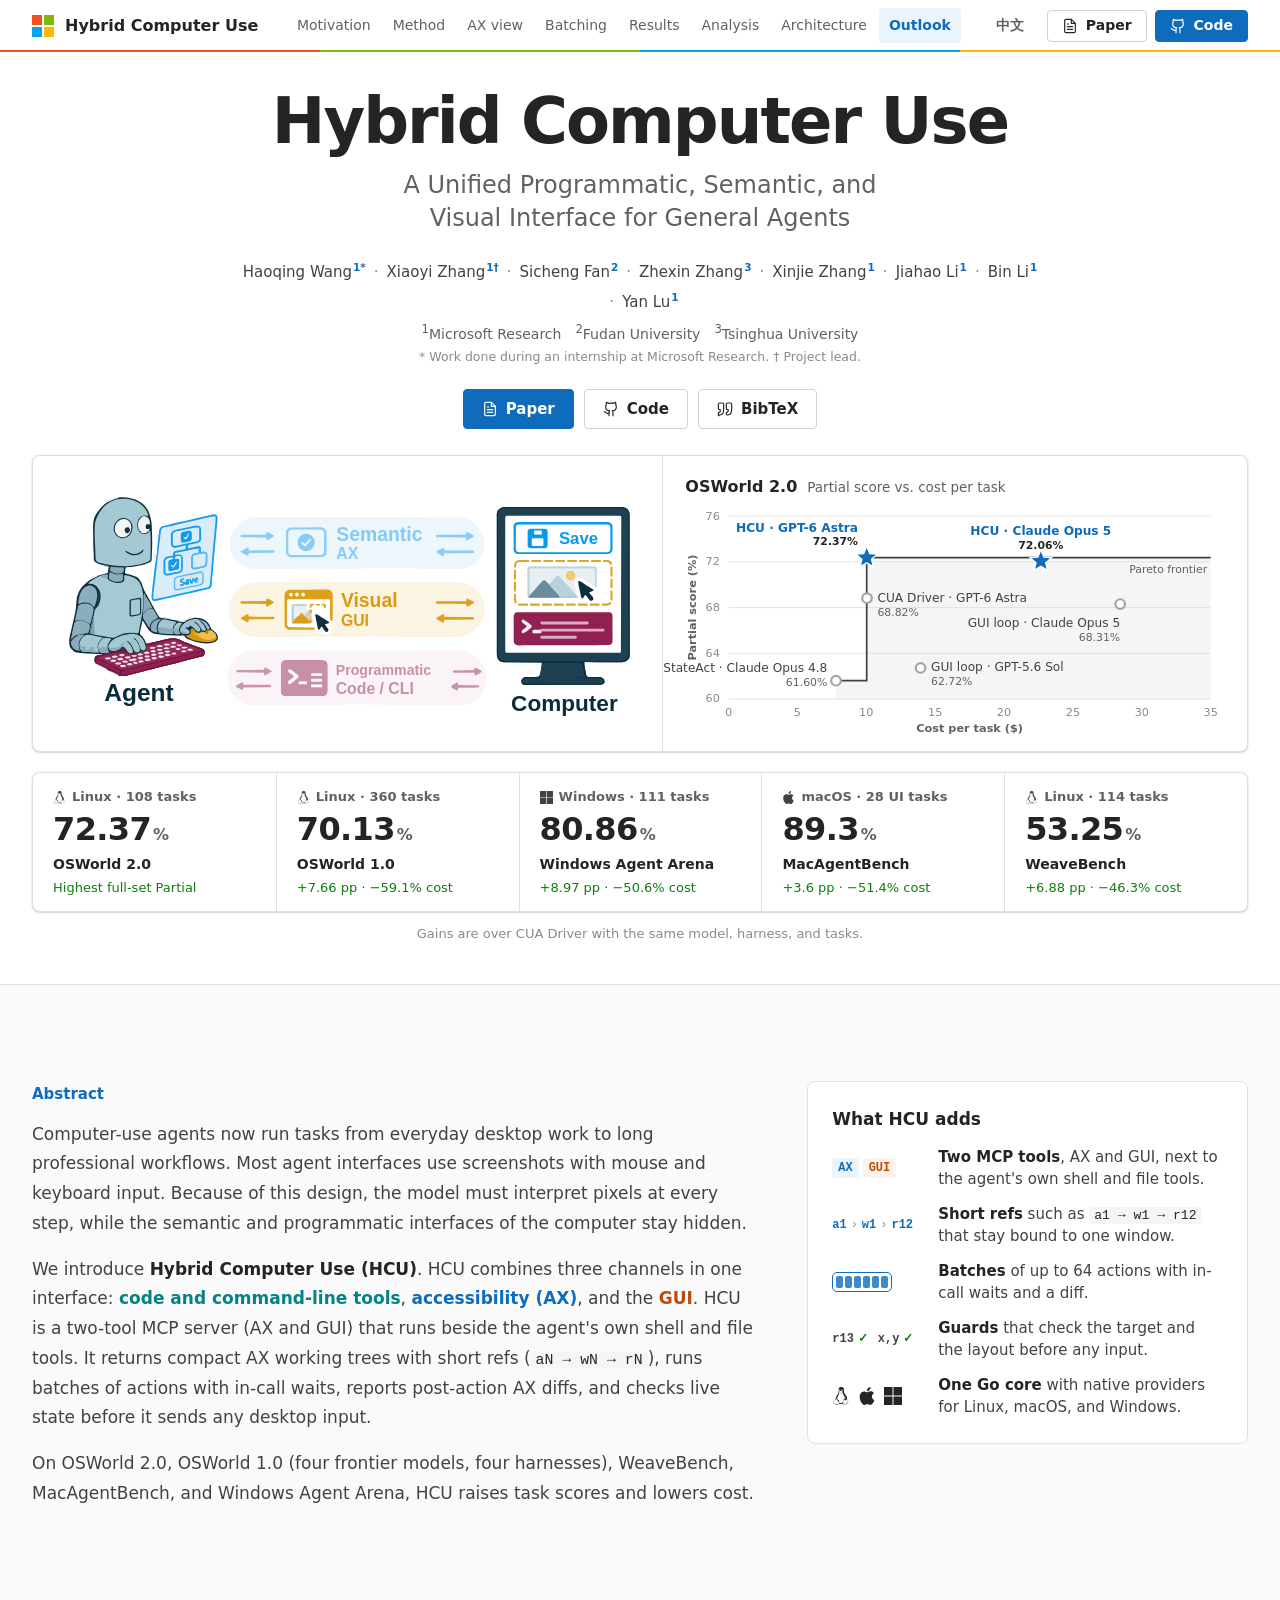
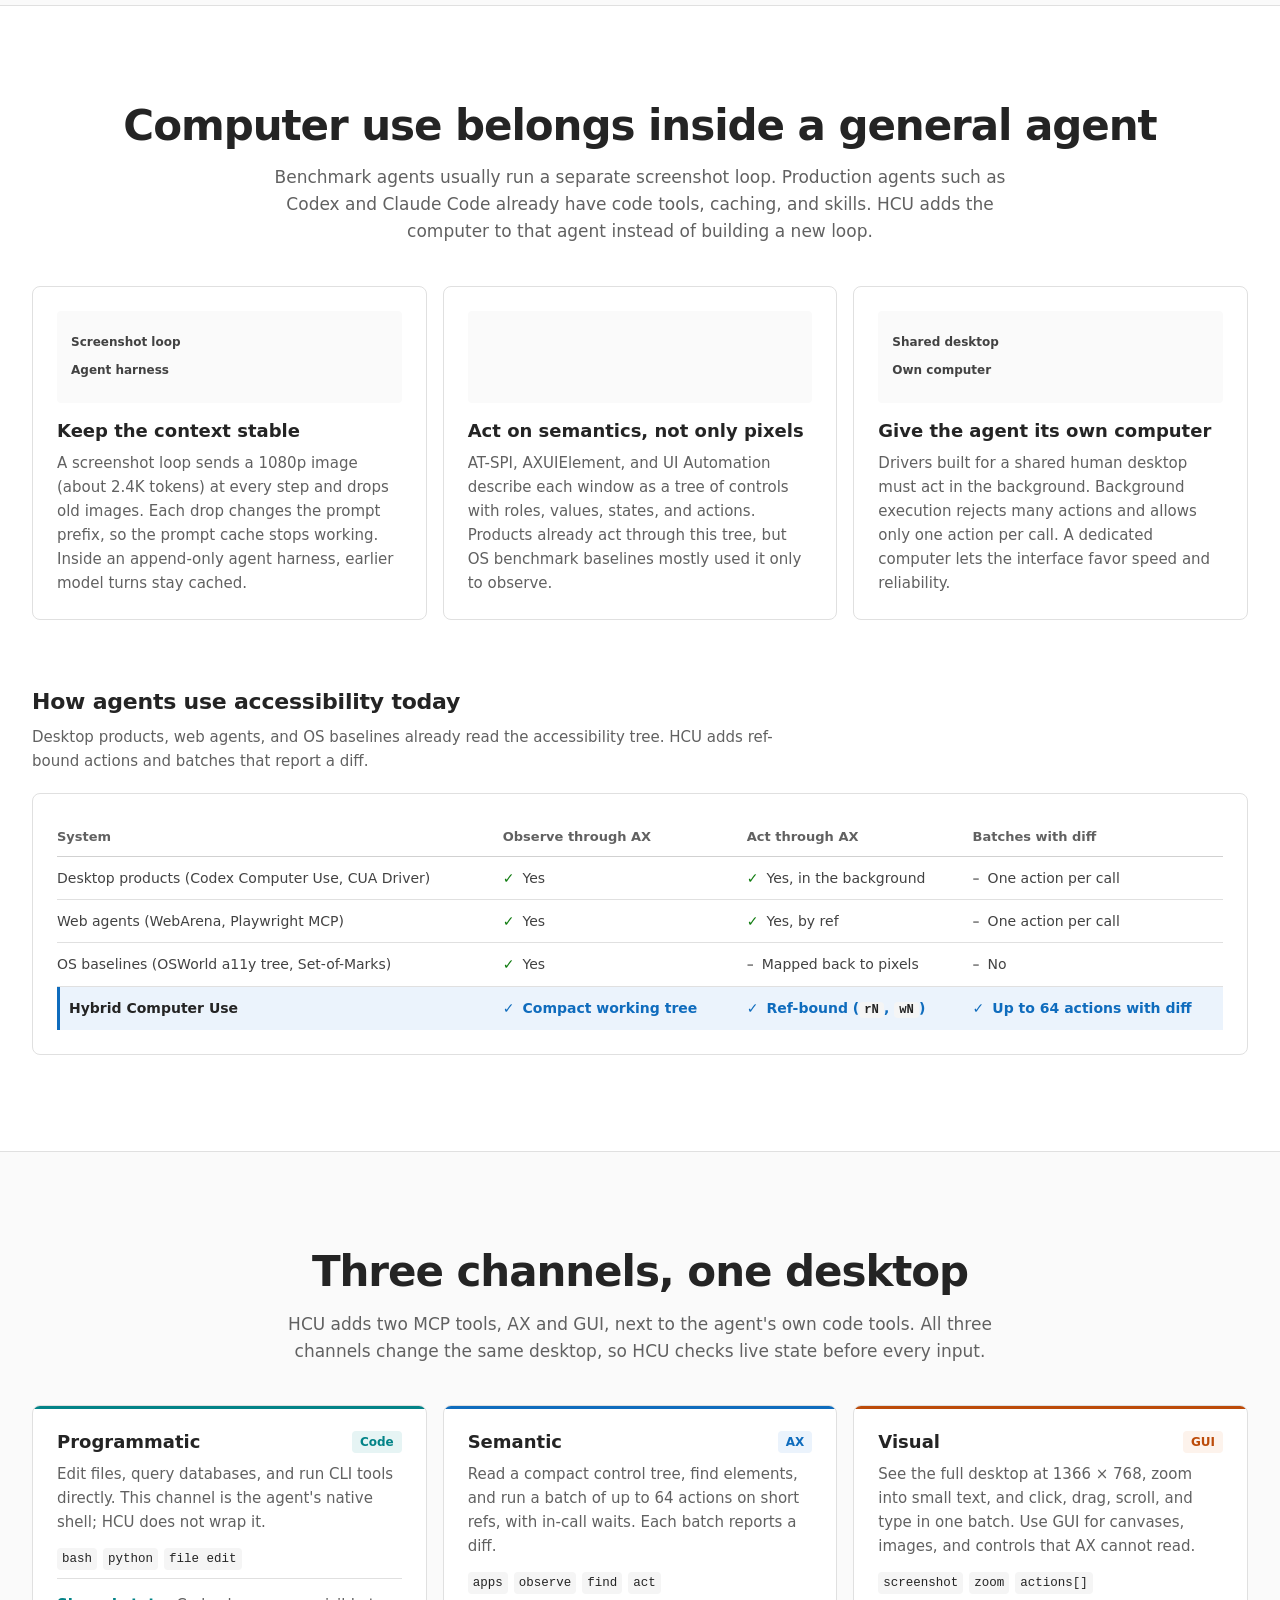
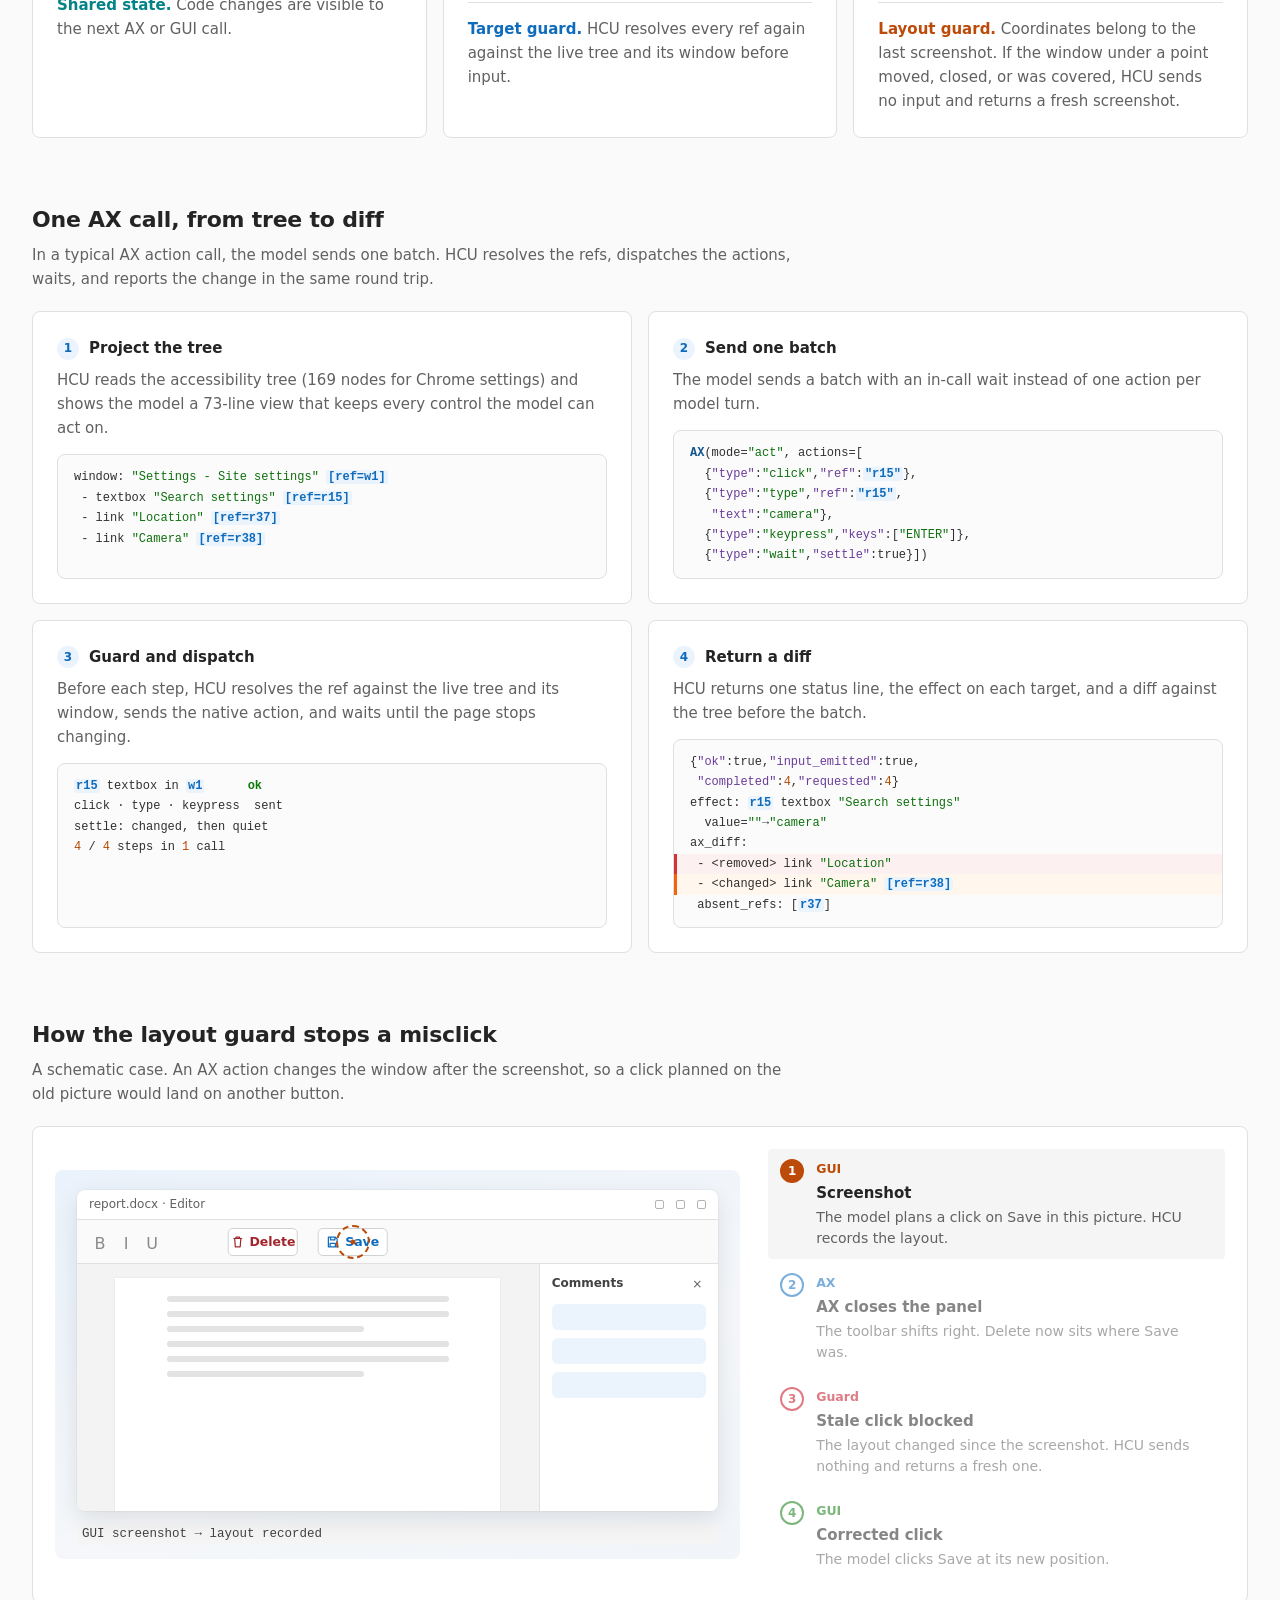
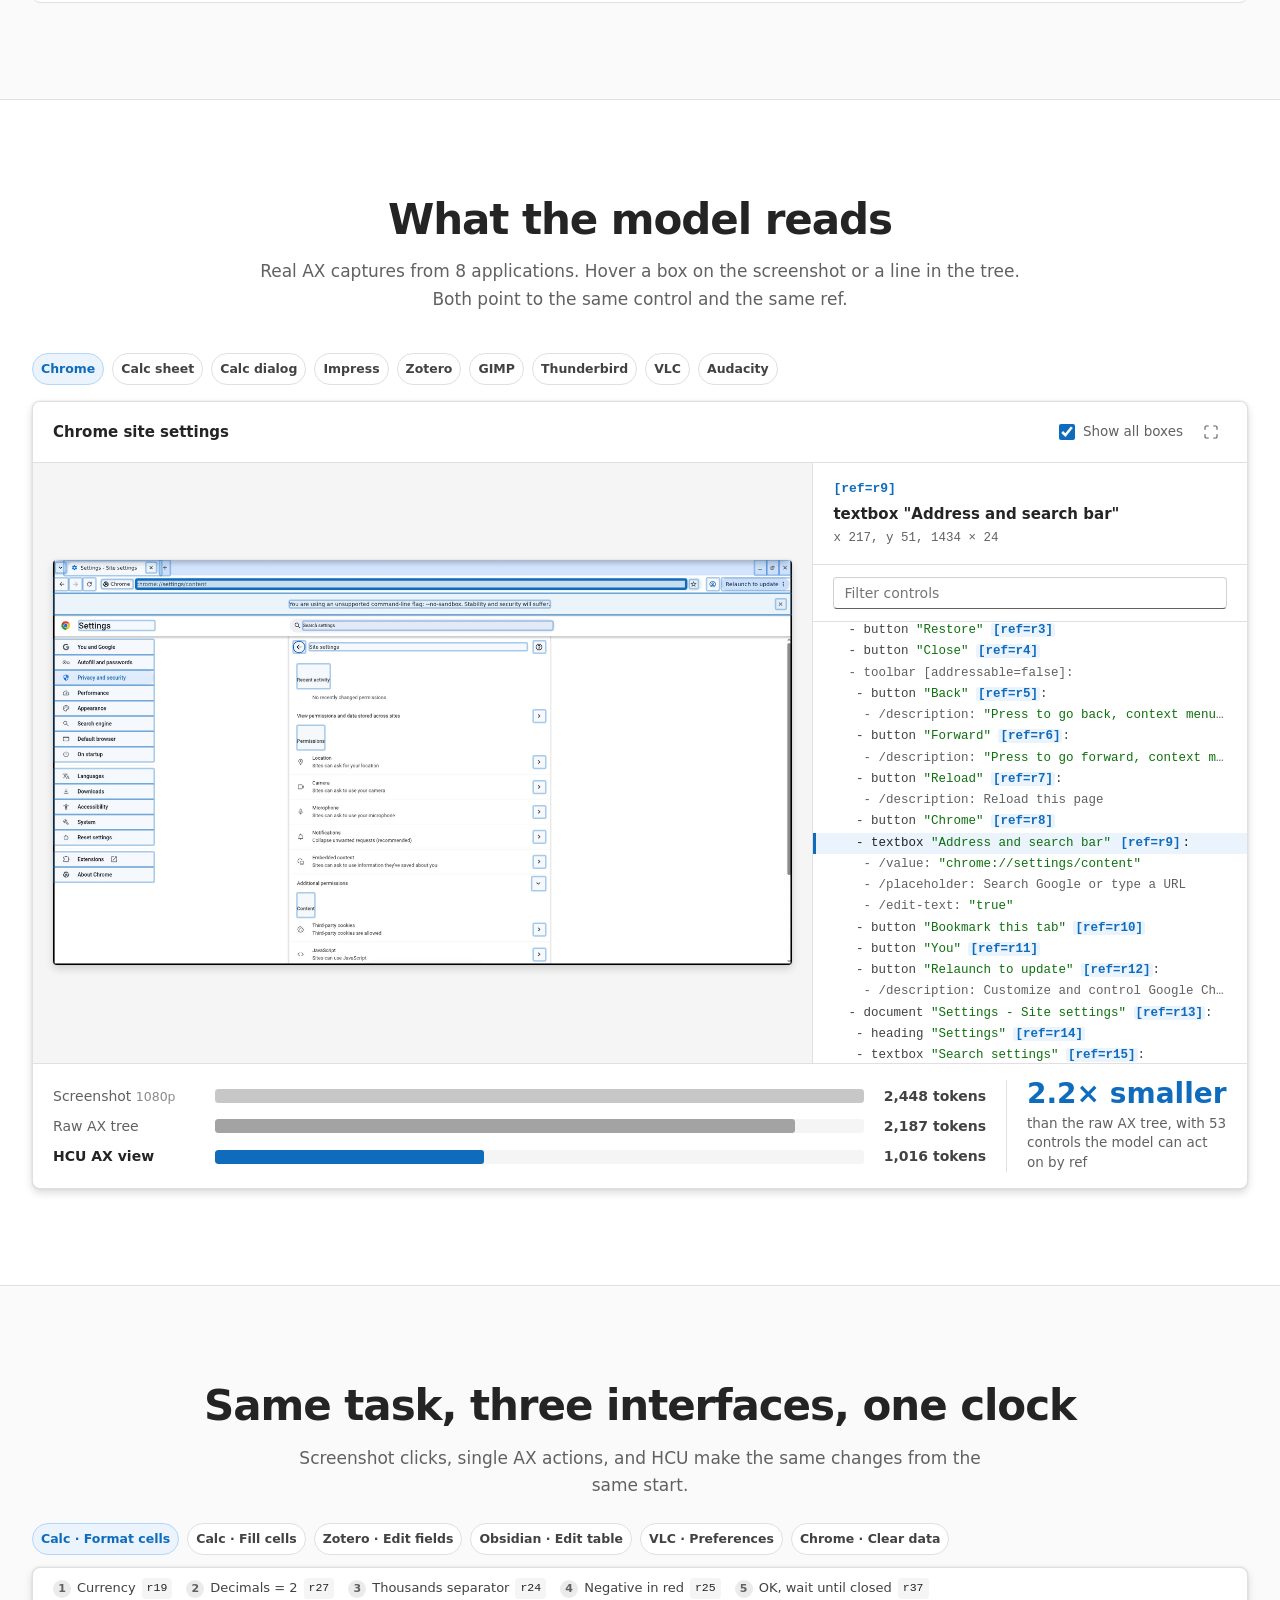
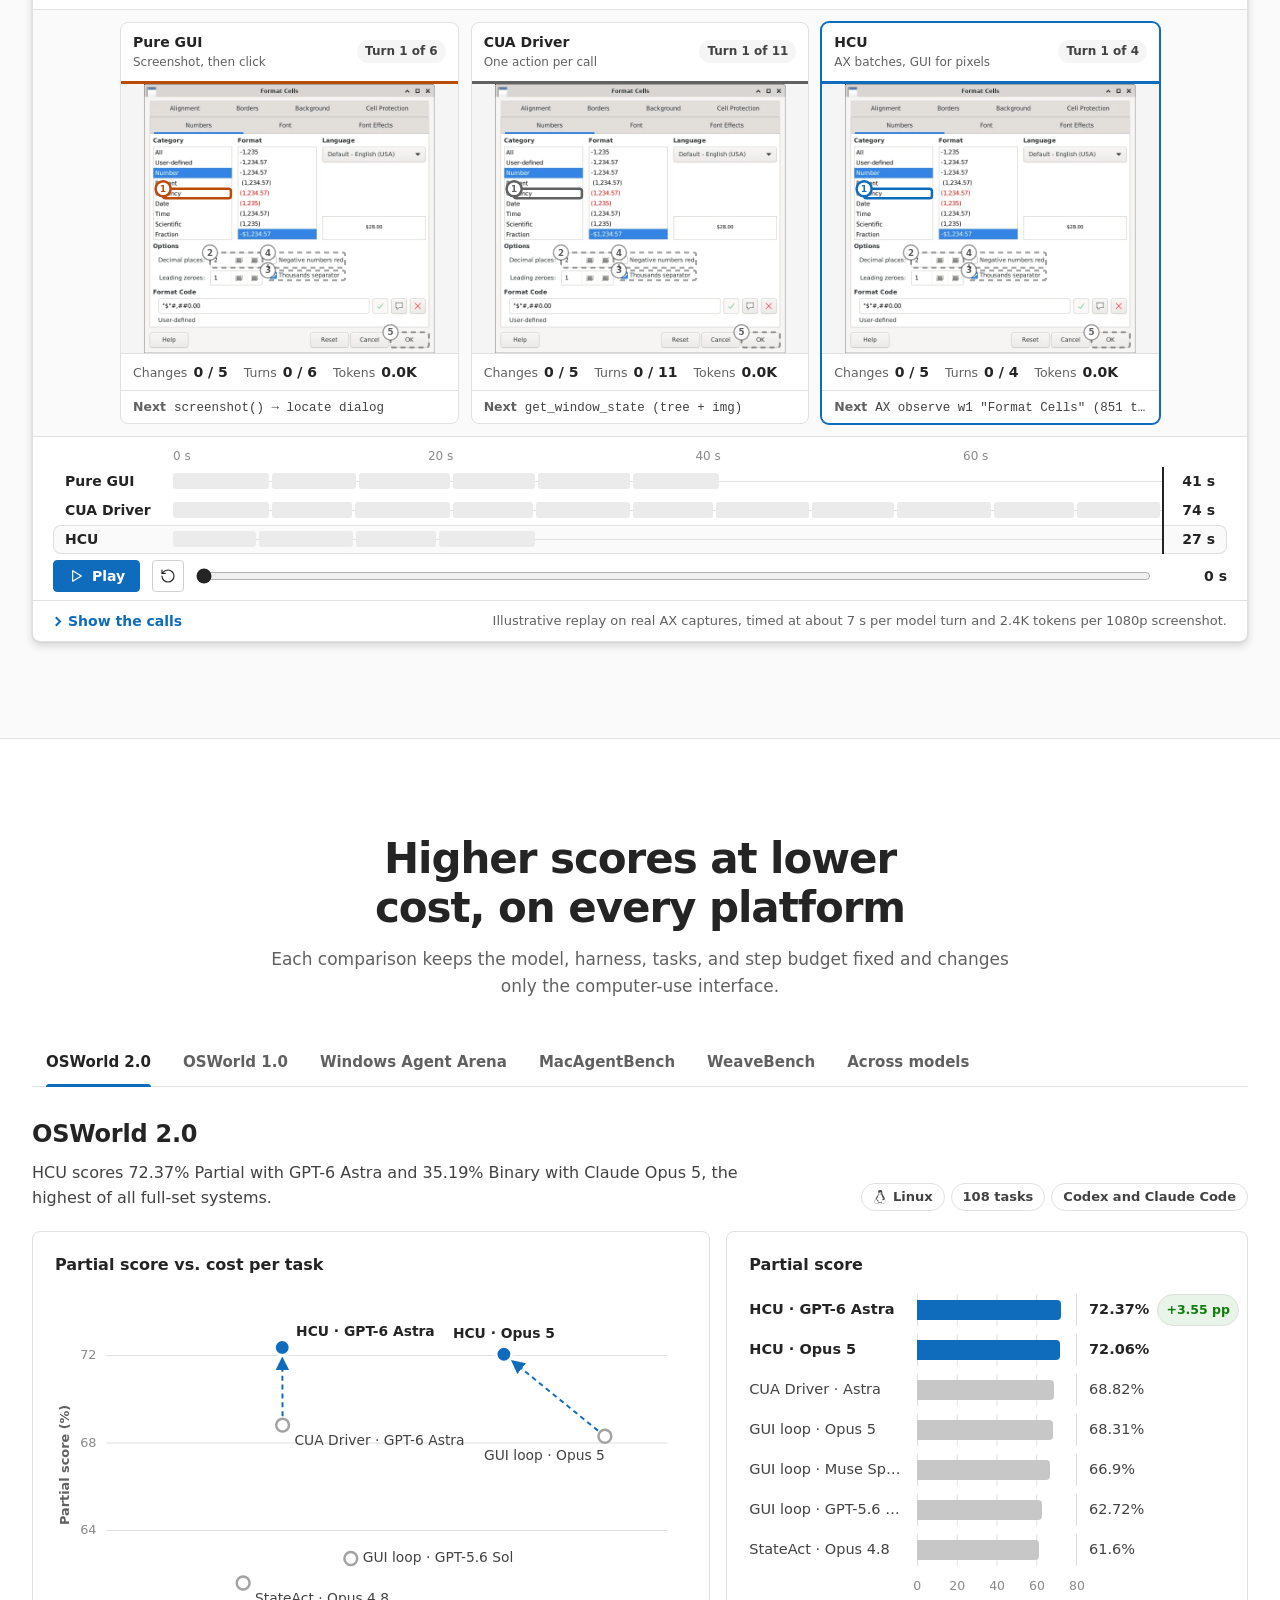
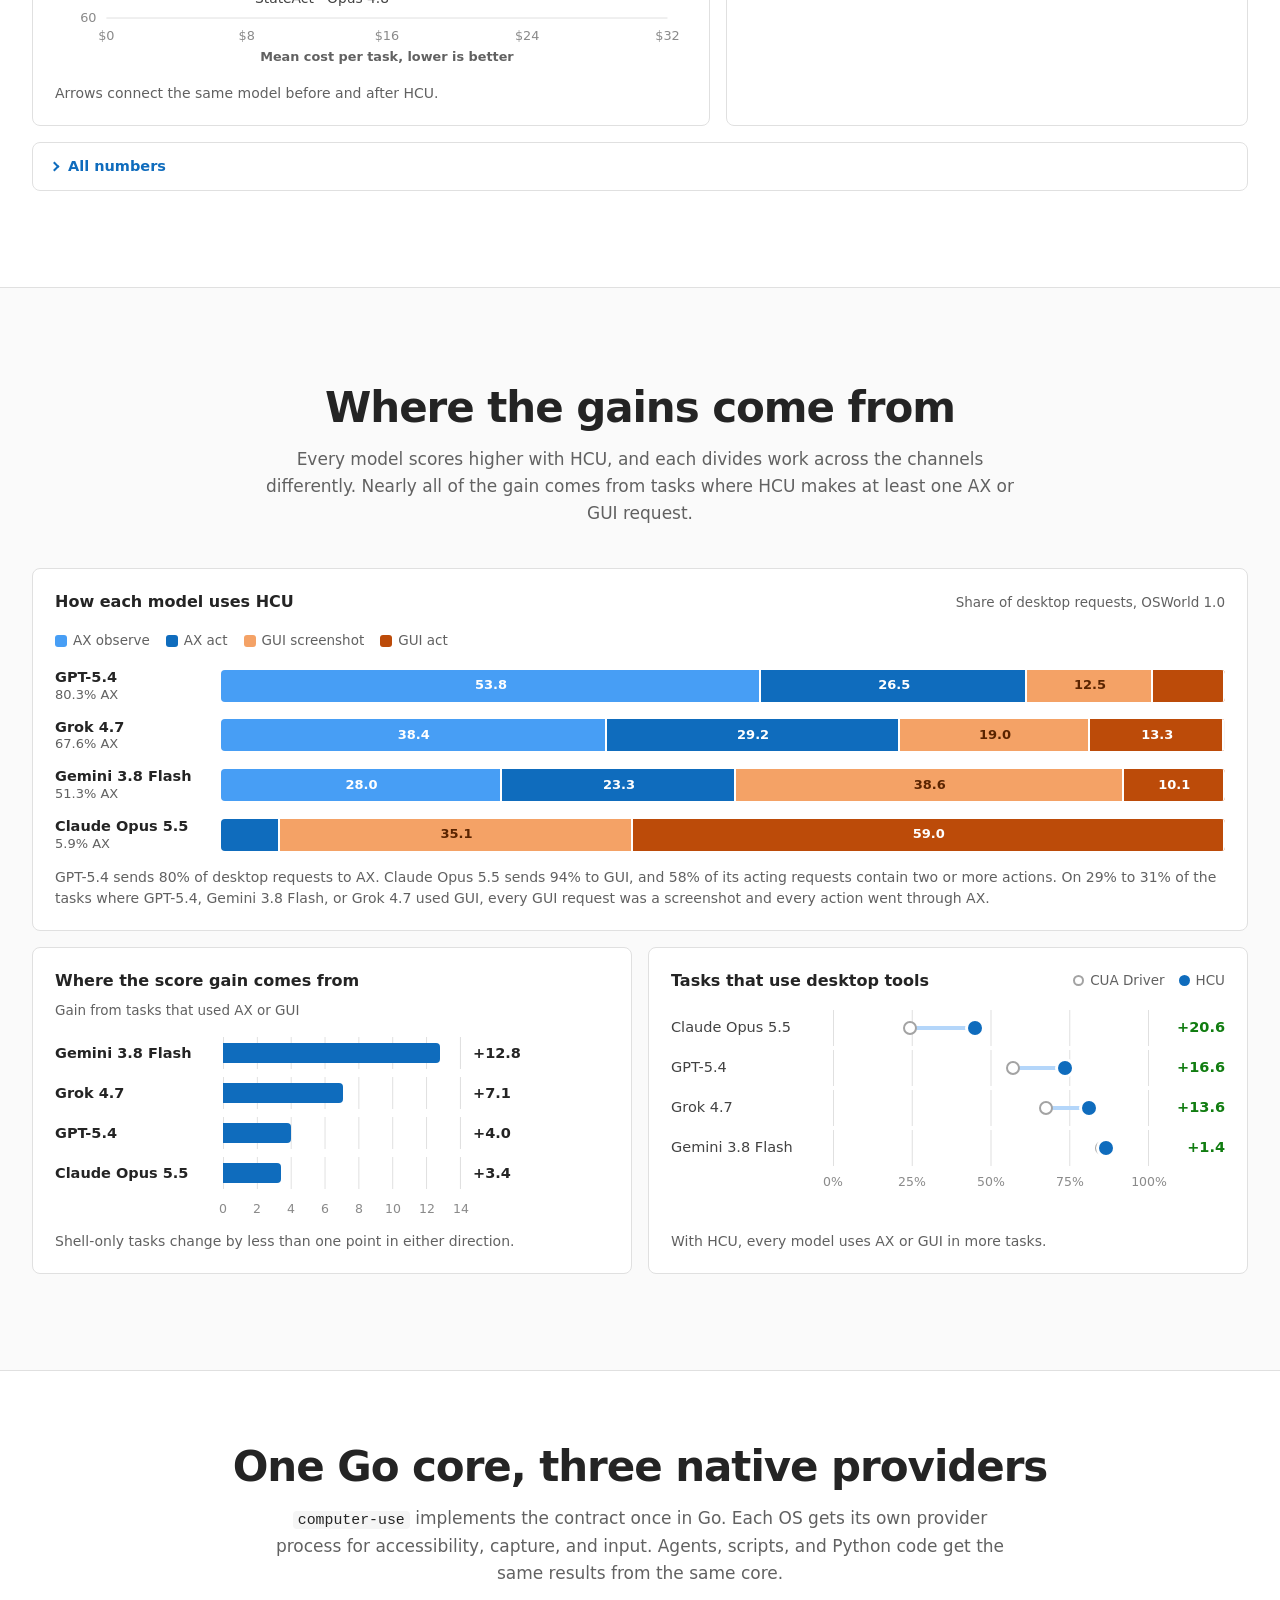
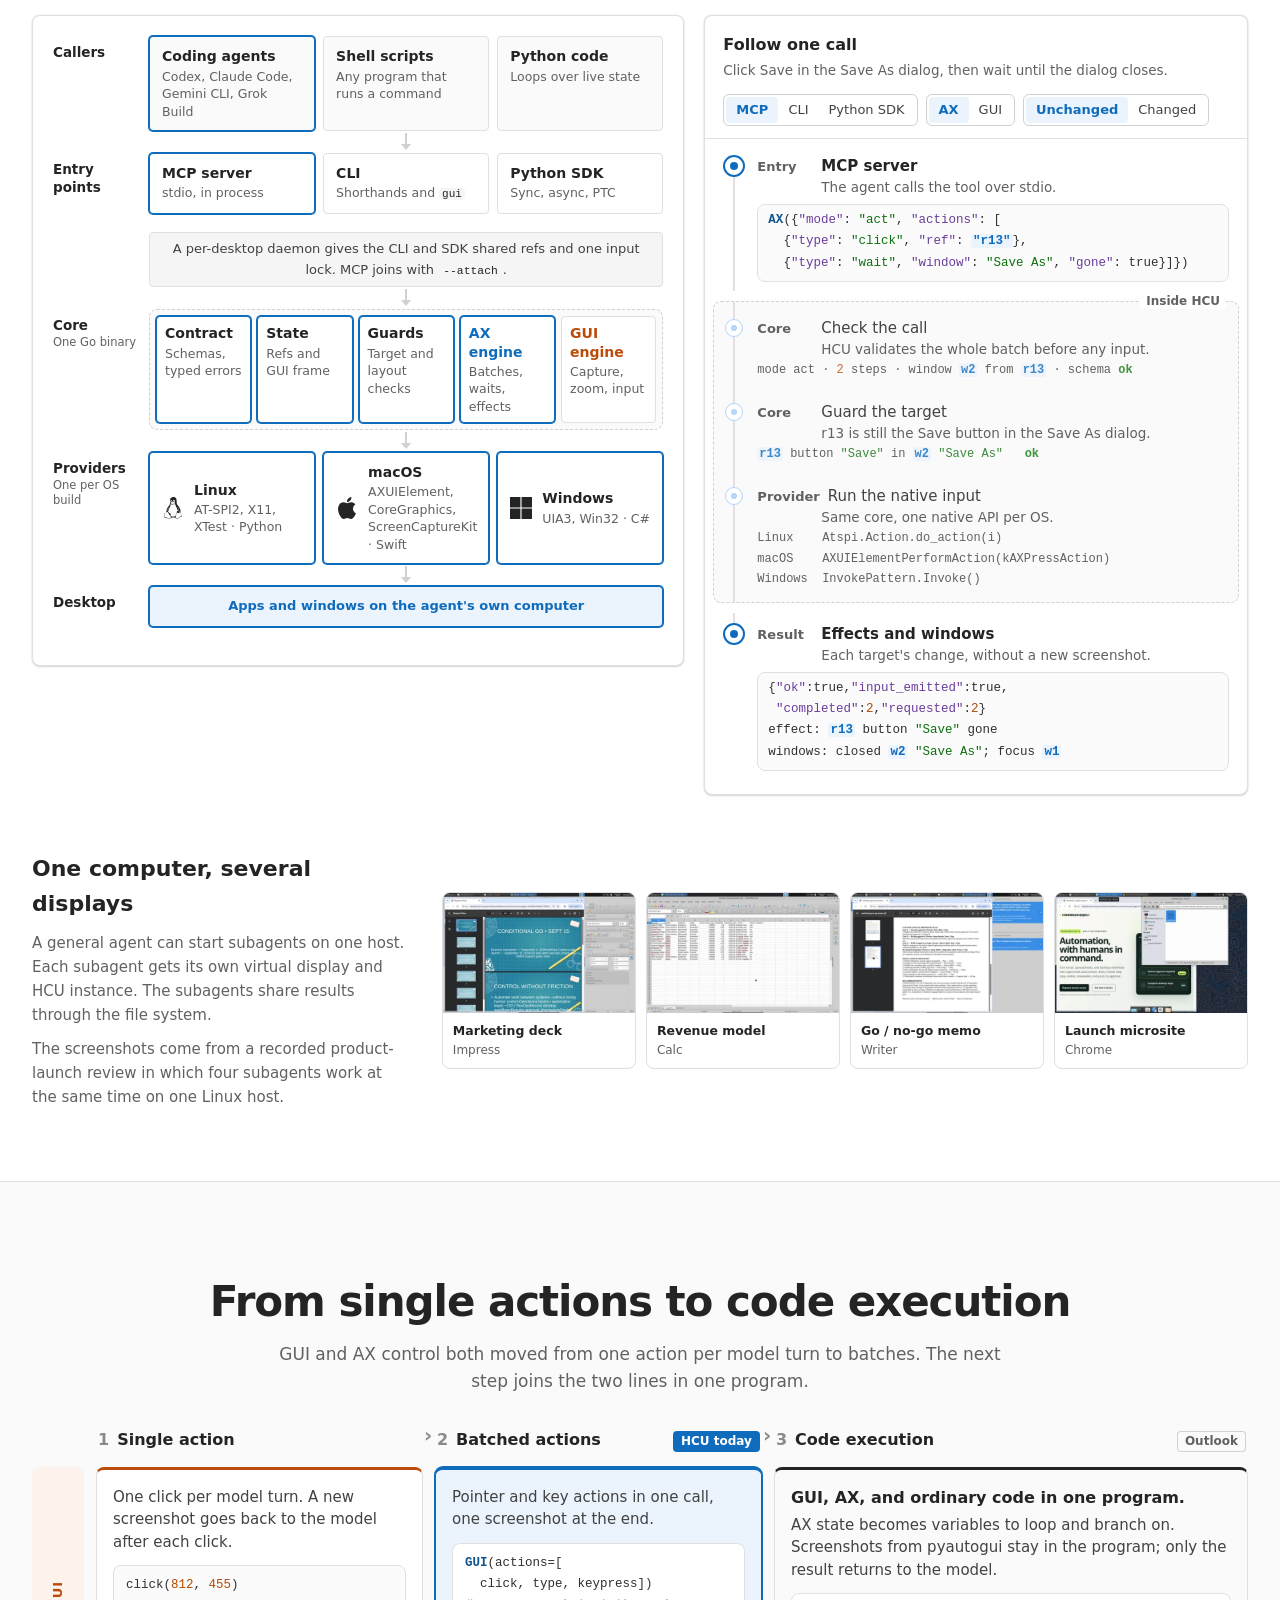
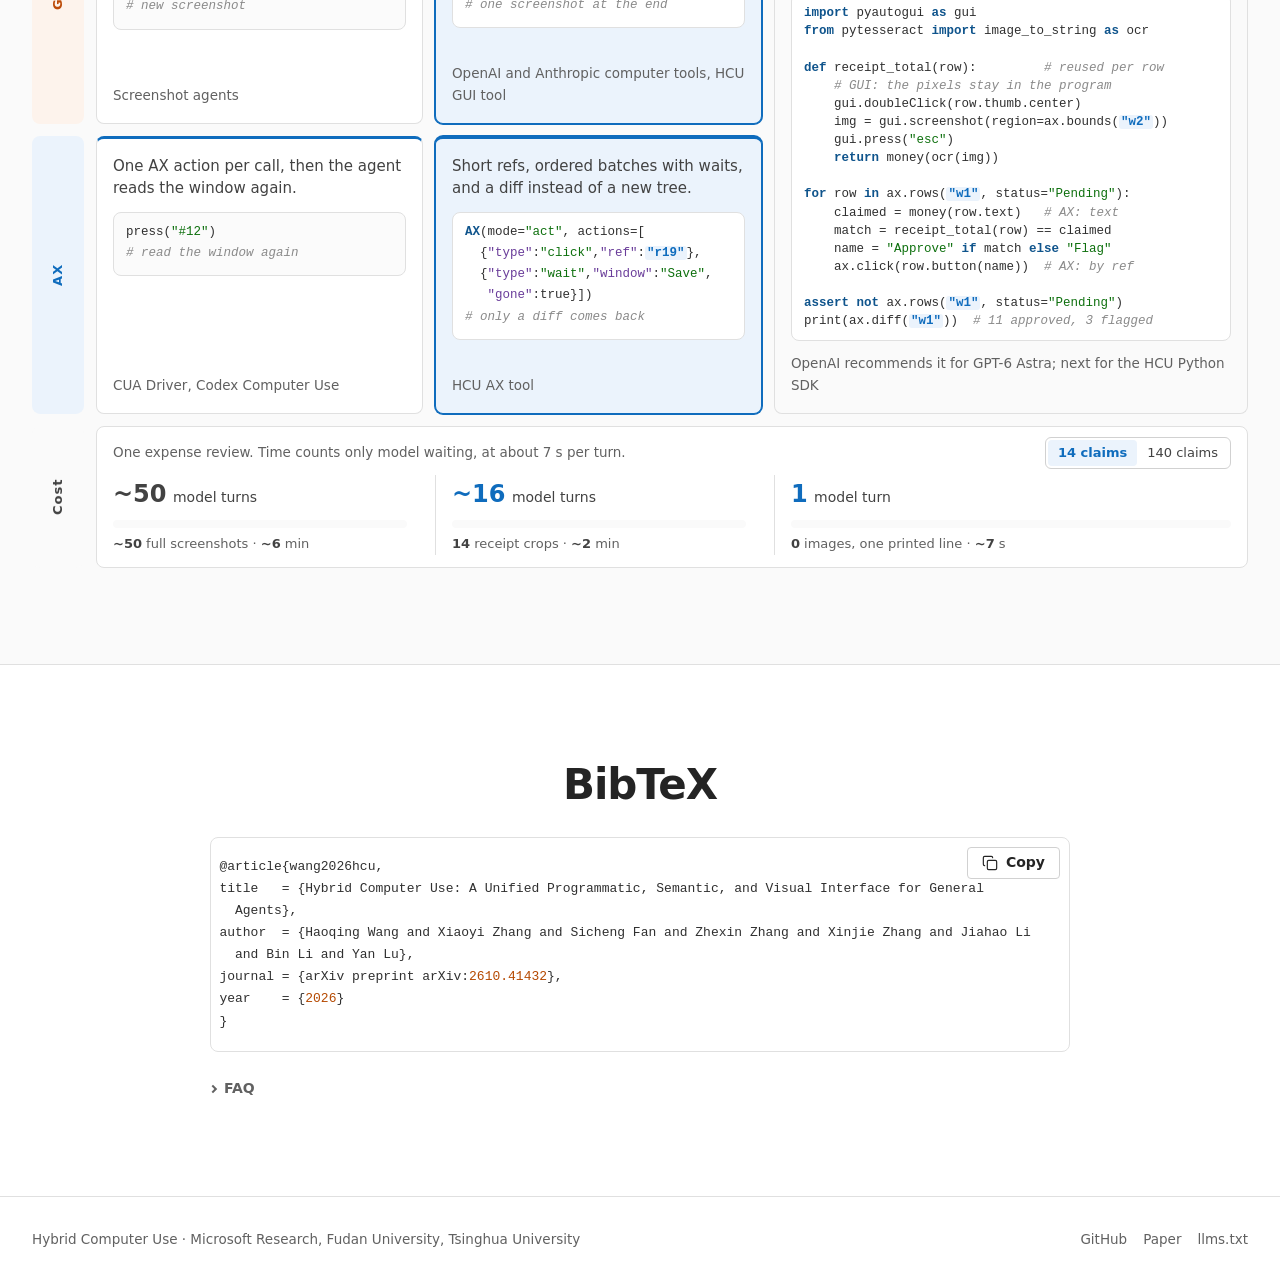
==== commit 1e43fad6: "web: link the arXiv preprint 2610.41432" ====
--- a/index.html
+++ b/index.html
@@ -40,6 +40,10 @@
   <meta name="citation_online_date" content="2026/10/30" />
   <meta name="citation_pdf_url" content="https://microsoft.github.io/Hybrid-Computer-Use/assets/Hybrid-Computer-Use.pdf" />
   <meta name="citation_abstract_html_url" content="https://microsoft.github.io/Hybrid-Computer-Use/" />
+  <meta name="citation_doi" content="10.48550/arXiv.2610.41432" />
+  <meta name="citation_arxiv_id" content="2610.41432" />
+  <meta name="citation_technical_report_institution" content="arXiv" />
+  <meta name="citation_technical_report_number" content="arXiv:2610.41432" />
   <meta name="citation_language" content="en" />
   <meta name="citation_keywords" content="computer-use agents; GUI agents; accessibility; MCP; OSWorld; Windows Agent Arena; desktop automation" />
   <meta property="og:site_name" content="Hybrid Computer Use" />
@@ -70,6 +74,20 @@
         "headline": "Hybrid Computer Use: A Unified Programmatic, Semantic, and Visual Interface for General Agents",
         "name": "Hybrid Computer Use: A Unified Programmatic, Semantic, and Visual Interface for General Agents",
         "alternateName": "HCU",
+        "url": "https://arxiv.org/abs/2610.41432",
+        "sameAs": "https://arxiv.org/abs/2610.41432",
+        "identifier": [
+          {
+            "@type": "PropertyValue",
+            "propertyID": "DOI",
+            "value": "10.48550/arXiv.2610.41432"
+          },
+          {
+            "@type": "PropertyValue",
+            "propertyID": "arXiv",
+            "value": "2610.41432"
+          }
+        ],
         "abstract": "Computer-use agents now run tasks from everyday desktop work to long professional workflows. Most agent interfaces use screenshots with mouse and keyboard input, so the model must interpret pixels at every step while the semantic and programmatic interfaces of the computer stay hidden. We introduce Hybrid Computer Use (HCU), which combines code and command-line tools, accessibility (AX), and the GUI in one interface. HCU is a two-tool MCP server (AX and GUI) that runs beside the agent's own shell and file tools. It returns compact AX working trees with short refs, runs batches of actions with in-call waits, reports post-action AX diffs, and checks live state before it sends any desktop input. On OSWorld 2.0, OSWorld 1.0 (four frontier models, four harnesses), WeaveBench, MacAgentBench, and Windows Agent Arena, HCU raises task scores and lowers cost.",
         "author": [
           {
@@ -383,6 +401,14 @@
               "@type": "Answer",
               "text": "Follow Running OSWorld in the repository. Each task runs in a fresh Docker/QEMU guest with one agent and one MCP process, and the official evaluator scores the result."
             }
+          },
+          {
+            "@type": "Question",
+            "name": "Where is the paper, and how do I cite it?",
+            "acceptedAnswer": {
+              "@type": "Answer",
+              "text": "The paper is arXiv:2610.41432 [cs.HC], submitted on 30 October 2026, DOI 10.48550/arXiv.2610.41432. The BibTeX entry is above."
+            }
           }
         ]
       }
@@ -437,7 +463,7 @@
       </nav>
       <div class="nav-actions">
         <a class="btn btn-subtle lang-switch" href="zh.html" hreflang="zh-CN" lang="zh-CN">中文</a>
-        <a class="btn" href="assets/Hybrid-Computer-Use.pdf" target="_blank" rel="noopener"><svg><use href="#i-paper"/></svg><span>Paper</span></a>
+        <a class="btn" href="https://arxiv.org/abs/2610.41432" target="_blank" rel="noopener"><svg><use href="#i-paper"/></svg><span>Paper</span></a>
         <a class="btn btn-primary" href="https://github.com/microsoft/Hybrid-Computer-Use" target="_blank" rel="noopener"><svg><use href="#i-github"/></svg><span>Code</span></a>
       </div>
     </div>
@@ -457,7 +483,7 @@
           <p class="author-note">* Work done during an internship at Microsoft Research. † Project lead.</p>
         </div>
         <div class="hero-actions">
-          <a class="btn btn-primary btn-lg" href="assets/Hybrid-Computer-Use.pdf" target="_blank" rel="noopener"><svg><use href="#i-paper"/></svg>Paper</a>
+          <a class="btn btn-primary btn-lg" href="https://arxiv.org/abs/2610.41432" target="_blank" rel="noopener"><svg><use href="#i-paper"/></svg>Paper</a>
           <a class="btn btn-lg" href="https://github.com/microsoft/Hybrid-Computer-Use" target="_blank" rel="noopener"><svg><use href="#i-github"/></svg>Code</a>
           <a class="btn btn-lg" href="#citation"><svg><use href="#i-quote"/></svg>BibTeX</a>
         </div>
@@ -1045,7 +1071,7 @@
           <pre class="code" id="bibtex-code">@article{wang2026hcu,
   title   = {Hybrid Computer Use: A Unified Programmatic, Semantic, and Visual Interface for General Agents},
   author  = {Haoqing Wang and Xiaoyi Zhang and Sicheng Fan and Zhexin Zhang and Xinjie Zhang and Jiahao Li and Bin Li and Yan Lu},
-  journal = {arXiv preprint},
+  journal = {arXiv preprint arXiv:2610.41432},
   year    = {2026}
 }</pre>
         </div>
@@ -1067,6 +1093,8 @@
           <p>Yes. The <code>computer-use</code> command line and the Python SDK use the same core as the MCP server and share one daemon per desktop. Python code can also call HCU through programmatic tool calling.</p>
           <h3>How do I reproduce the OSWorld results?</h3>
           <p>Follow <a href="https://github.com/microsoft/Hybrid-Computer-Use/blob/main/docs/OSWORLD.md" target="_blank" rel="noopener">Running OSWorld</a> in the repository. Each task runs in a fresh Docker/QEMU guest with one agent and one MCP process, and the official evaluator scores the result.</p>
+          <h3>Where is the paper, and how do I cite it?</h3>
+          <p>The paper is <a href="https://arxiv.org/abs/2610.41432" target="_blank" rel="noopener">arXiv:2610.41432</a> [cs.HC], submitted on 30 October 2026, DOI 10.48550/arXiv.2610.41432. The BibTeX entry is above.</p>
         </details>
       </div>
     </section>
@@ -1077,7 +1105,7 @@
       <span>Hybrid Computer Use · Microsoft Research, Fudan University, Tsinghua University</span>
       <nav aria-label="Footer">
         <a href="https://github.com/microsoft/Hybrid-Computer-Use" target="_blank" rel="noopener">GitHub</a>
-        <a href="assets/Hybrid-Computer-Use.pdf" target="_blank" rel="noopener">Paper</a>
+        <a href="https://arxiv.org/abs/2610.41432" target="_blank" rel="noopener">Paper</a>
         <a href="llms.txt">llms.txt</a>
       </nav>
     </div>
